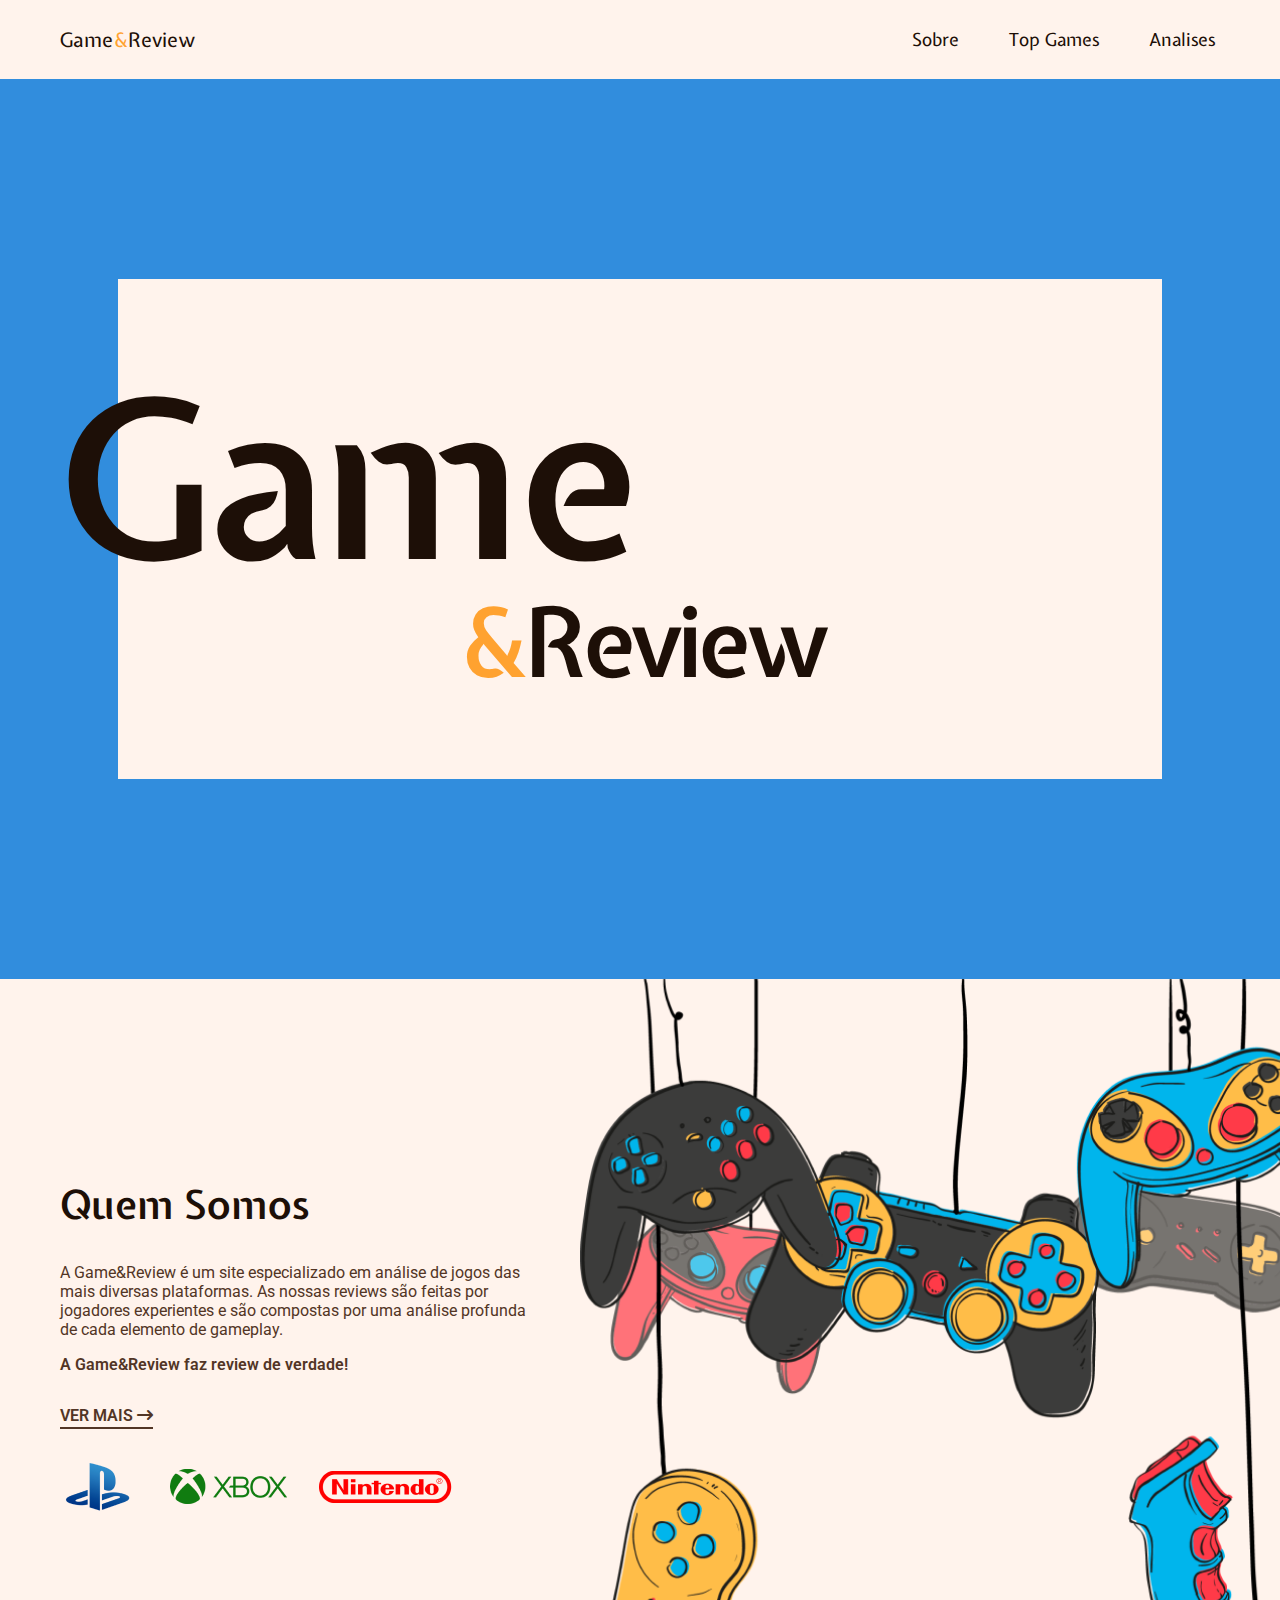
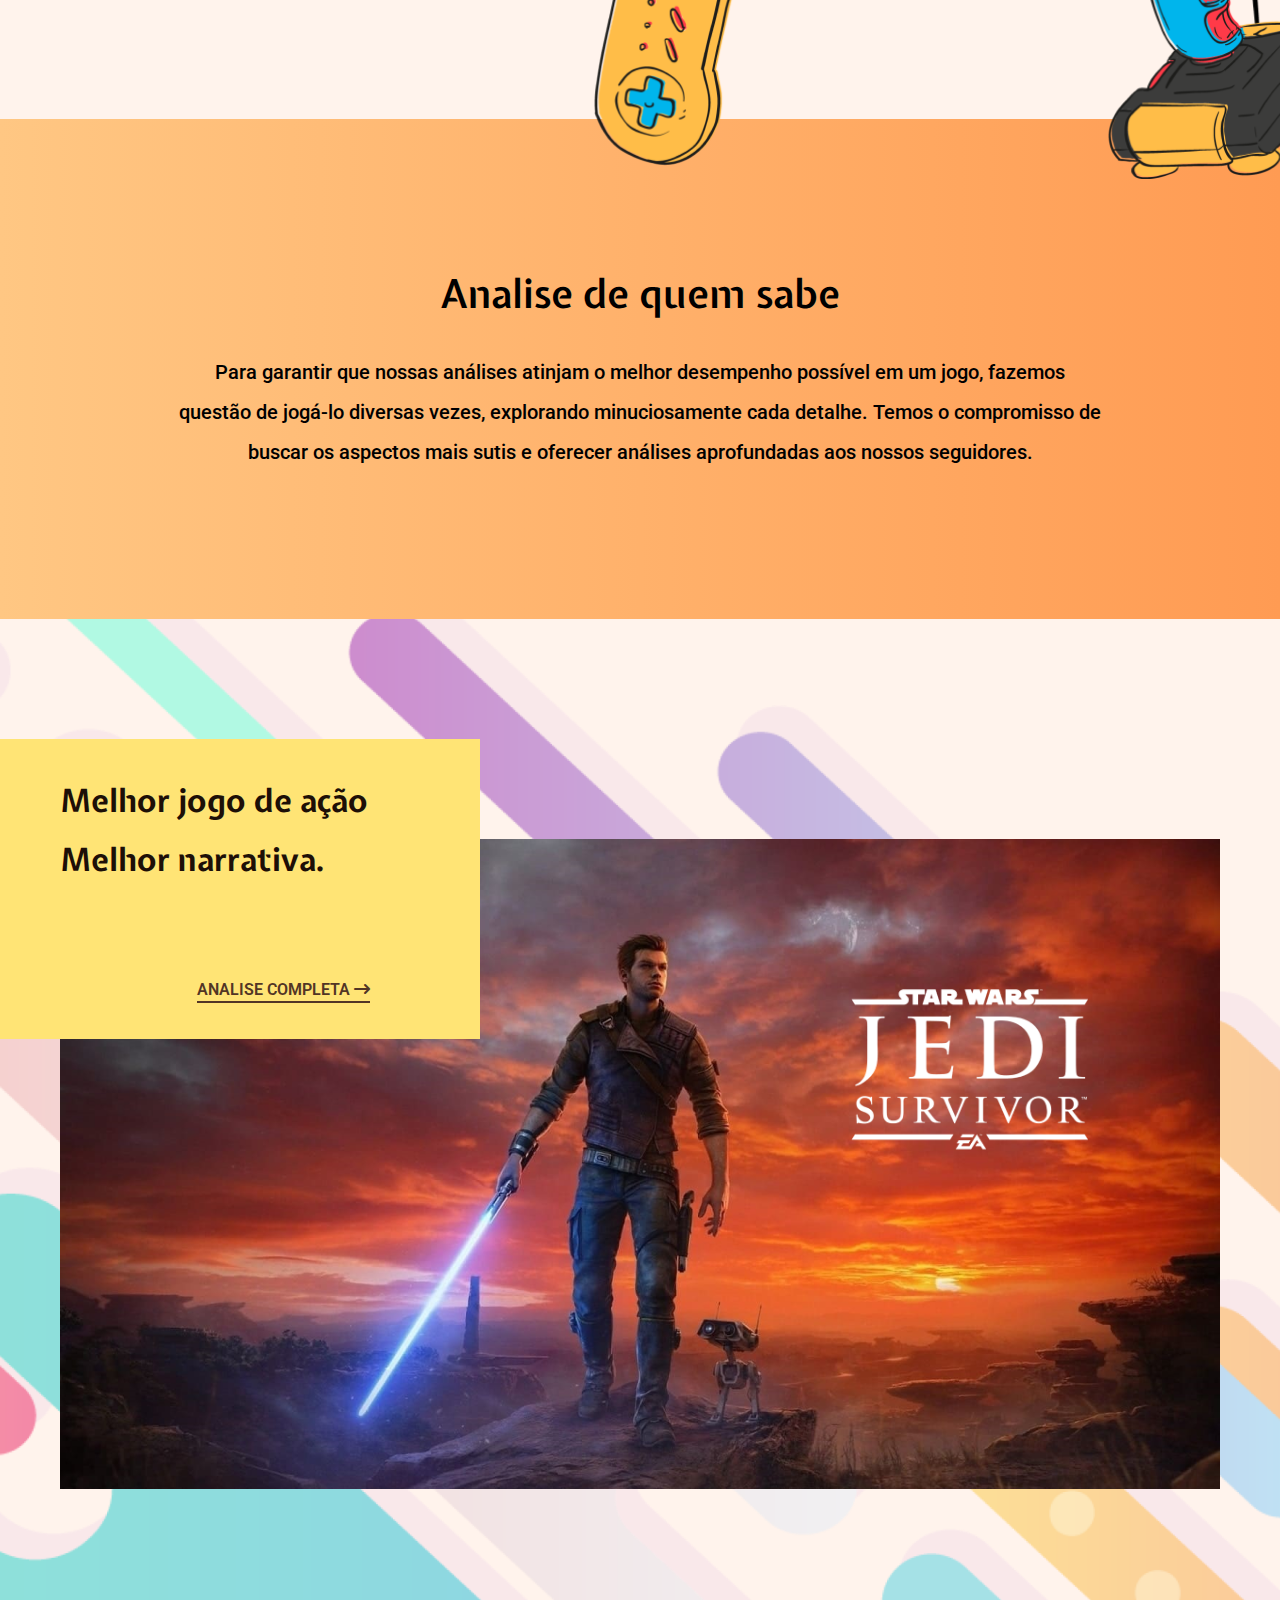
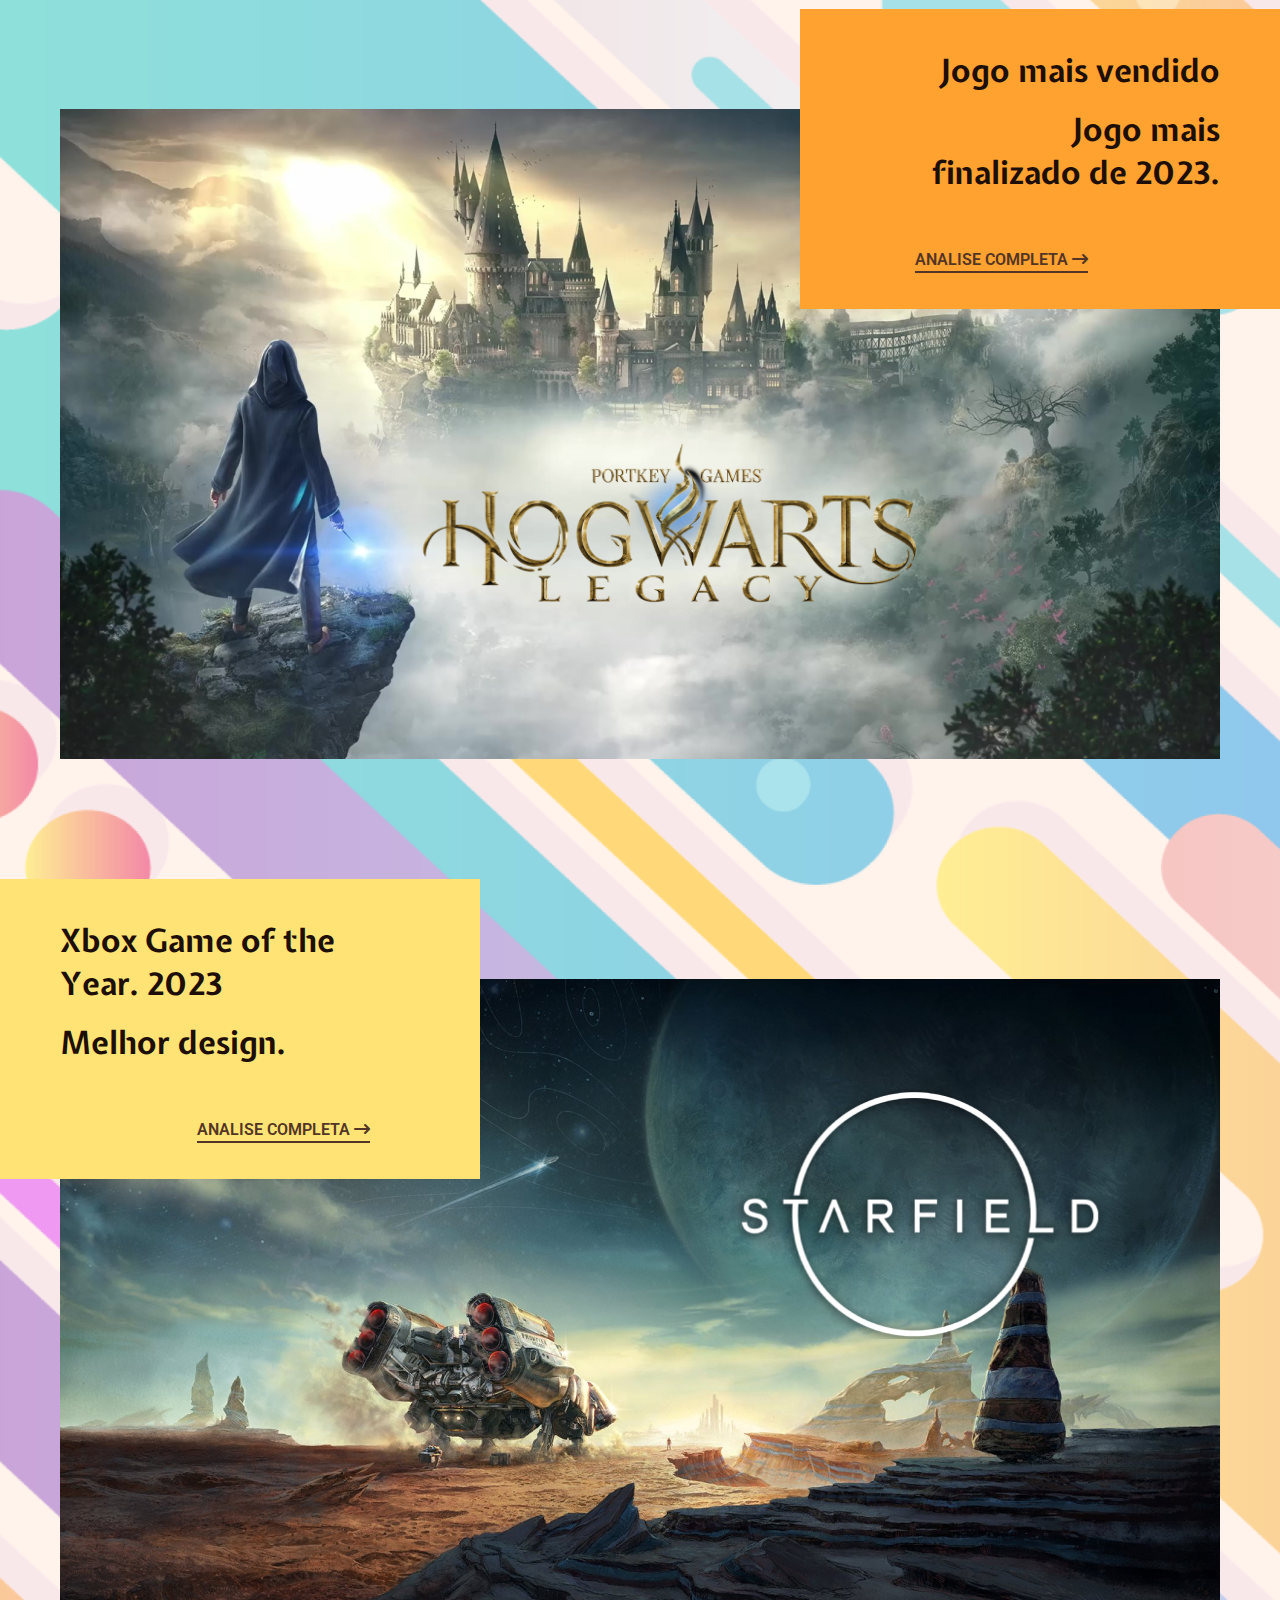
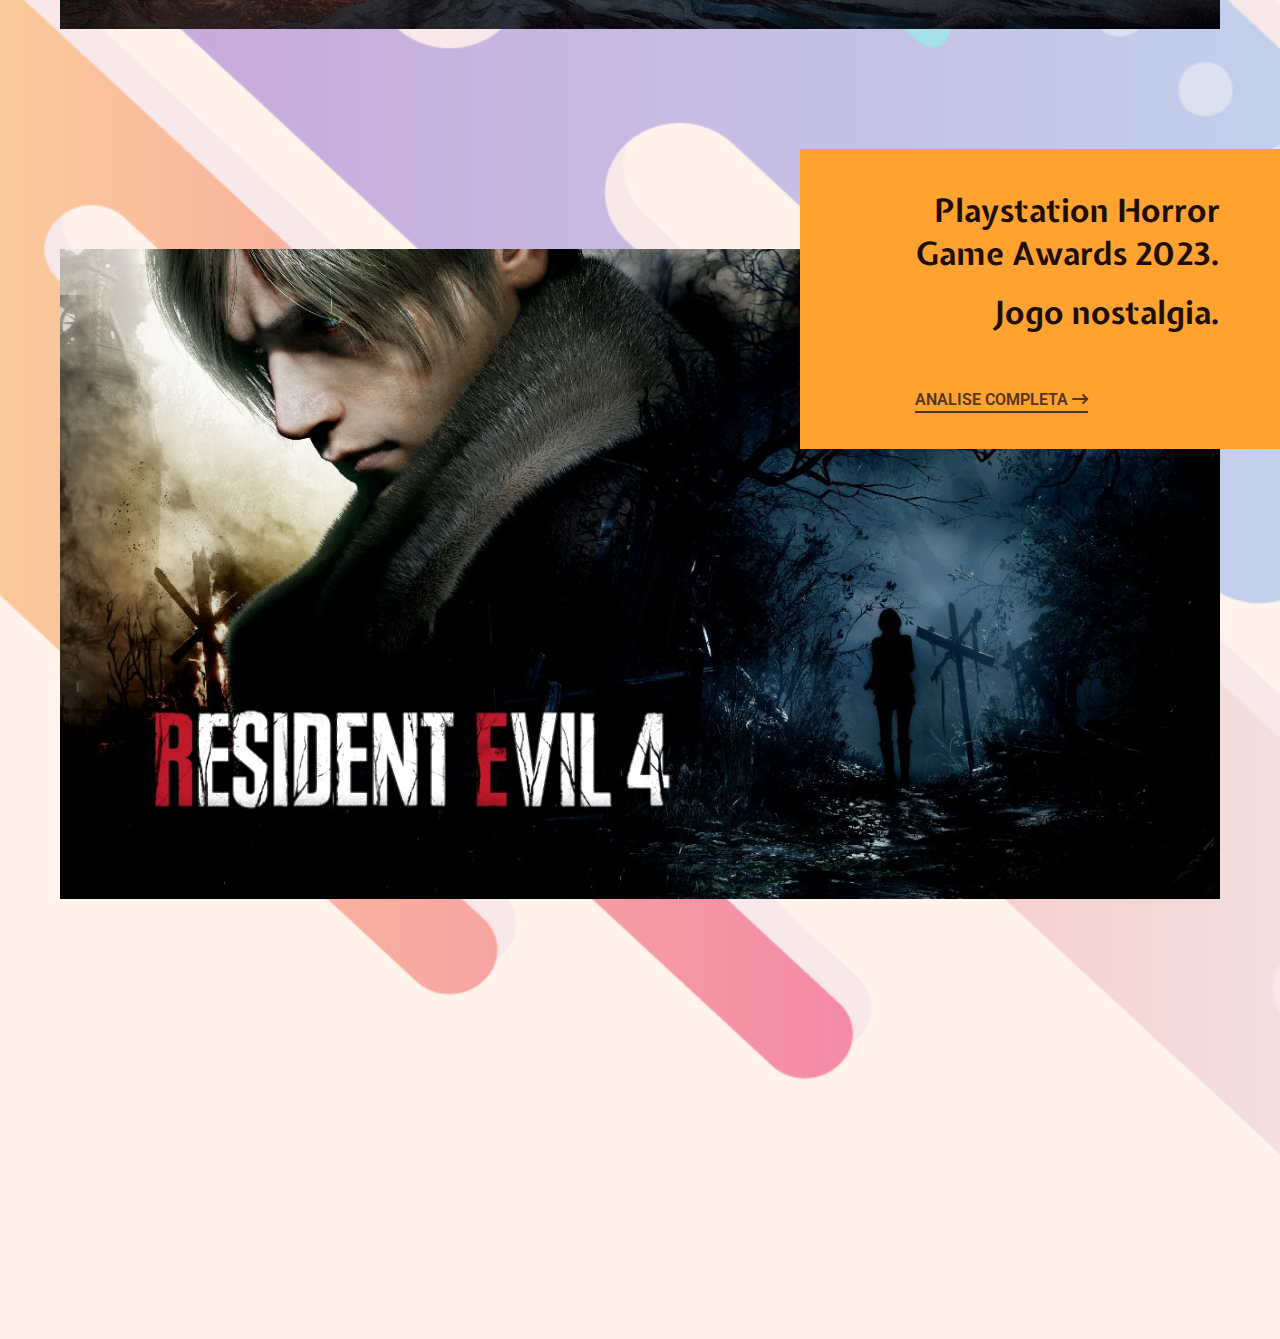
==== index.html @ 654fdc02 "postando p-game-e-review / highlights - t" ====
<!DOCTYPE html>
<html lang="pt-br">
  <head>
    <meta charset="UTF-8" />
    <meta name="viewport" content="width=device-width, initial-scale=1.0" />
    <title>Game&Review</title>

    <!-- Google Font -->
    <link rel="preconnect" href="https://fonts.googleapis.com" />
    <link rel="preconnect" href="https://fonts.gstatic.com" crossorigin />
    <link
      href="https://fonts.googleapis.com/css2?family=Expletus+Sans:wght@400;500;600;700&family=Roboto:wght@300;400;500;600;700&display=swap"
      rel="stylesheet"
    />

    <!-- icon fontawesome -->
    <link
      rel="stylesheet"
      href="https://cdnjs.cloudflare.com/ajax/libs/font-awesome/6.5.1/css/all.min.css"
    />

    <!-- estilo css -->
    <link rel="stylesheet" type="text/css" href="./css/estilo.css" />
  </head>
  <body>
    <header class="header">
      <div class="limit-container header-container">
        <div class="logo-container">
          <a href="./" class="logo">Game<span>&</span>Review</a>
        </div>

        <nav>
          <ul class="list-nav">
            <li><a href="#">Sobre</a></li>
            <li><a href="#">Top Games</a></li>
            <li><a href="#">Analises</a></li>
          </ul>
        </nav>
      </div>
    </header>

    <main class="main">
      <div class="limit-container main-container">
        <div class="banner">
          <p class="banner-title first-p">Game</p>
          <p class="banner-title second-p"><span>&</span>Review</p>
        </div>
      </div>
    </main>

    <section class="about">
      <div class="limit-container about-container">
        <div class="about-desc">
          <h2 class="title">Quem Somos</h2>
          <p class="paragraph">
            A Game&Review é um site especializado em análise de jogos das mais
            diversas plataformas. As nossas reviews são feitas por jogadores
            experientes e são compostas por uma análise profunda de cada
            elemento de gameplay.
          </p>
          <p class="paragraph">
            <span>A Game&Review faz review de verdade!</span>
          </p>

          <a href="#" class="btn btn-about"
            >Ver Mais <i class="fa-solid fa-arrow-right-long"></i
          ></a>

          <nav>
            <ul class="list-nav-console">
              <li>
                <a href="#"
                  ><img src="./img/logos/logo-ps.png" alt="image logo ps"
                /></a>
              </li>
              <li>
                <a href="#"
                  ><img src="./img/logos/logo-xbox.png" alt="image logo xbox"
                /></a>
              </li>
              <li>
                <a href="#"
                  ><img
                    src="./img/logos/logo-nintendo.png"
                    alt="image logo nintendo"
                /></a>
              </li>
            </ul>
          </nav>
        </div>
        <div class="about-video">
          <video
            src="./img/video/mario-gameplay.webm"
            type="video/webm"
            poster="https://image-cdn.hypb.st/https%3A%2F%2Fhypebeast.com%2Fimage%2F2022%2F12%2Fmario-kart-8-deluxe-update-01.jpg?cbr=1&q=90"
            autoplay
            muted
            loop
          ></video>
        </div>
      </div>
      <div class="about-article">
        <h2>Analise de quem sabe</h2>
        <p>
          Para garantir que nossas análises atinjam o melhor desempenho possível
          em um jogo, fazemos questão de jogá-lo diversas vezes, explorando
          minuciosamente cada detalhe. Temos o compromisso de buscar os aspectos
          mais sutis e oferecer análises aprofundadas aos nossos seguidores.
        </p>
      </div>
    </section>

    <section class="highlightsgames">
      <div class="limit-container highlights-container">
        <div class="game-container">
          <div class="game-desc desc-left">
            <div>
              <h3>Melhor jogo de ação</h3>
              <h3>Melhor narrativa.</h3>
            </div>
            <a href="#" class="btn btn-highlight"
              >Analise Completa <i class="fa-solid fa-arrow-right-long"></i
            ></a>
          </div>
          <div class="game-banner">
            <div class="game-bg">
              <img src="./img/imagens-bg/star-wars-bg.png" alt="star wars" />
            </div>
            <div class="game-logo logo-starwars">
              <img src="./img/logos/star-wars-logo.png" alt="star wars logo" />
            </div>
          </div>
        </div>
        <div class="game-container">
          <div class="game-desc desc-right">
            <div>
              <h3>Jogo mais vendido</h3>
              <h3>Jogo mais finalizado de 2023.</h3>
            </div>
            <a href="#" class="btn btn-highlight"
              >Analise Completa <i class="fa-solid fa-arrow-right-long"></i
            ></a>
          </div>
          <div class="game-banner">
            <div class="game-bg">
              <img src="./img/imagens-bg/hogwarts-bg.png" alt="hogwarts" />
            </div>
            <div class="game-logo logo-hogwarts">
              <img src="./img/logos/logo-hogwarts.png" alt="hogwarts logo" />
            </div>
          </div>
        </div>

        <div class="game-container">
          <div class="game-desc desc-left">
            <div>
              <h3>Xbox Game of the Year. 2023</h3>
              <h3>Melhor design.</h3>
            </div>
            <a href="#" class="btn btn-highlight"
              >Analise Completa <i class="fa-solid fa-arrow-right-long"></i
            ></a>
          </div>
          <div class="game-banner">
            <div class="game-bg">
              <img src="./img/imagens-bg/starfild-bg.png" alt="starfild" />
            </div>
            <div class="game-logo logo-starfild">
              <img src="./img/logos/starfield-logo.png" alt="starfild logo" />
            </div>
          </div>
        </div>

        <div class="game-container">
          <div class="game-desc desc-right">
            <div>
              <h3>Playstation Horror Game Awards 2023.</h3>
              <h3>Jogo nostalgia.</h3>
            </div>
            <a href="#" class="btn btn-highlight"
              >Analise Completa <i class="fa-solid fa-arrow-right-long"></i
            ></a>
          </div>
          <div class="game-banner">
            <div class="game-bg">
              <img
                src="./img/imagens-bg/resident-evil-4-bg.png"
                alt="residentevil"
              />
            </div>
            <div class="game-logo logo-resident">
              <img
                src="./img/logos/resident-logo.png"
                alt="residentevil logo"
              />
            </div>
          </div>
        </div>
      </div>
    </section>
    <script src="./js/script.js"></script>
  </body>
</html>
---- css/estilo.css ----
/* global css */
@import "./global.css";

/* variables */
@import "./variables.css";

/* components */
/* header ------------ */
@import "./components/header.css";

/* sections */
/* main -------------- */
@import "./sections/main.css";

/* about ------------- */
@import "./sections/section-about.css";

/* highlights ------------- */
@import "./sections/section-highlights.css";
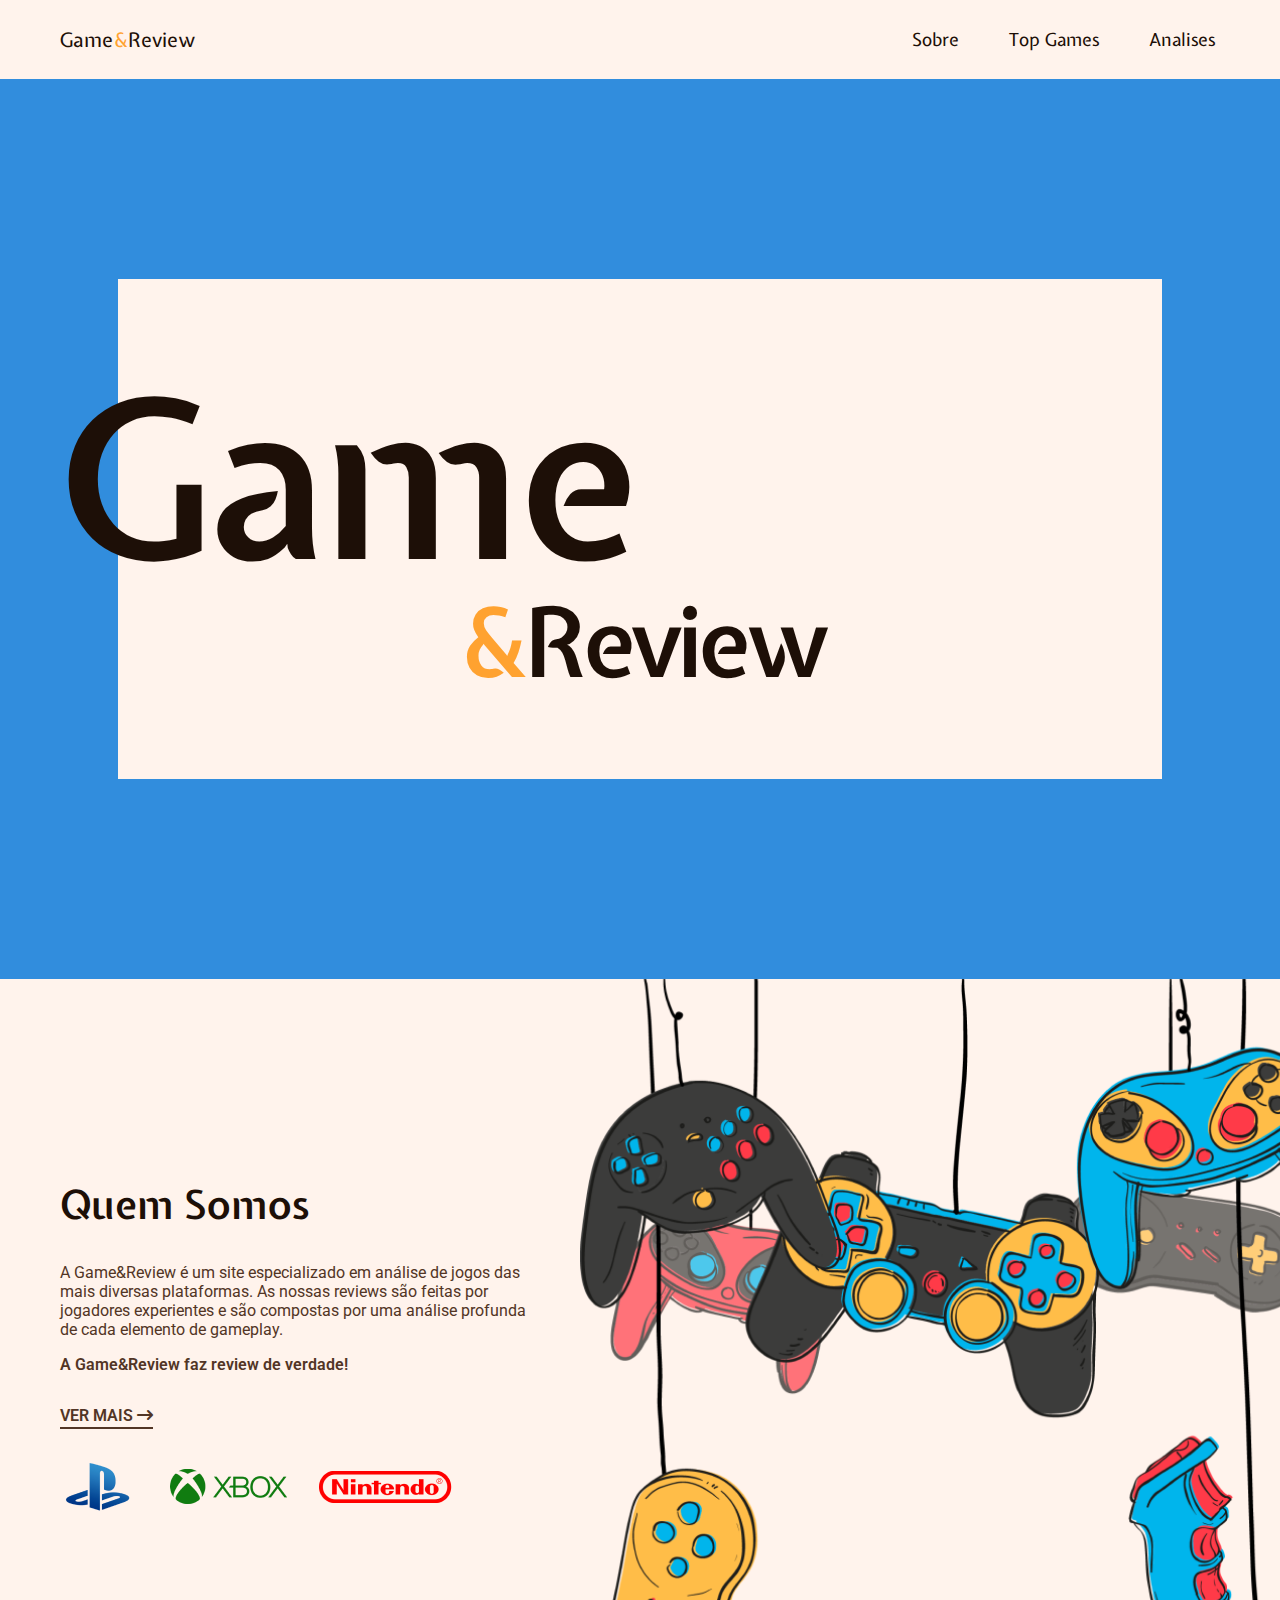
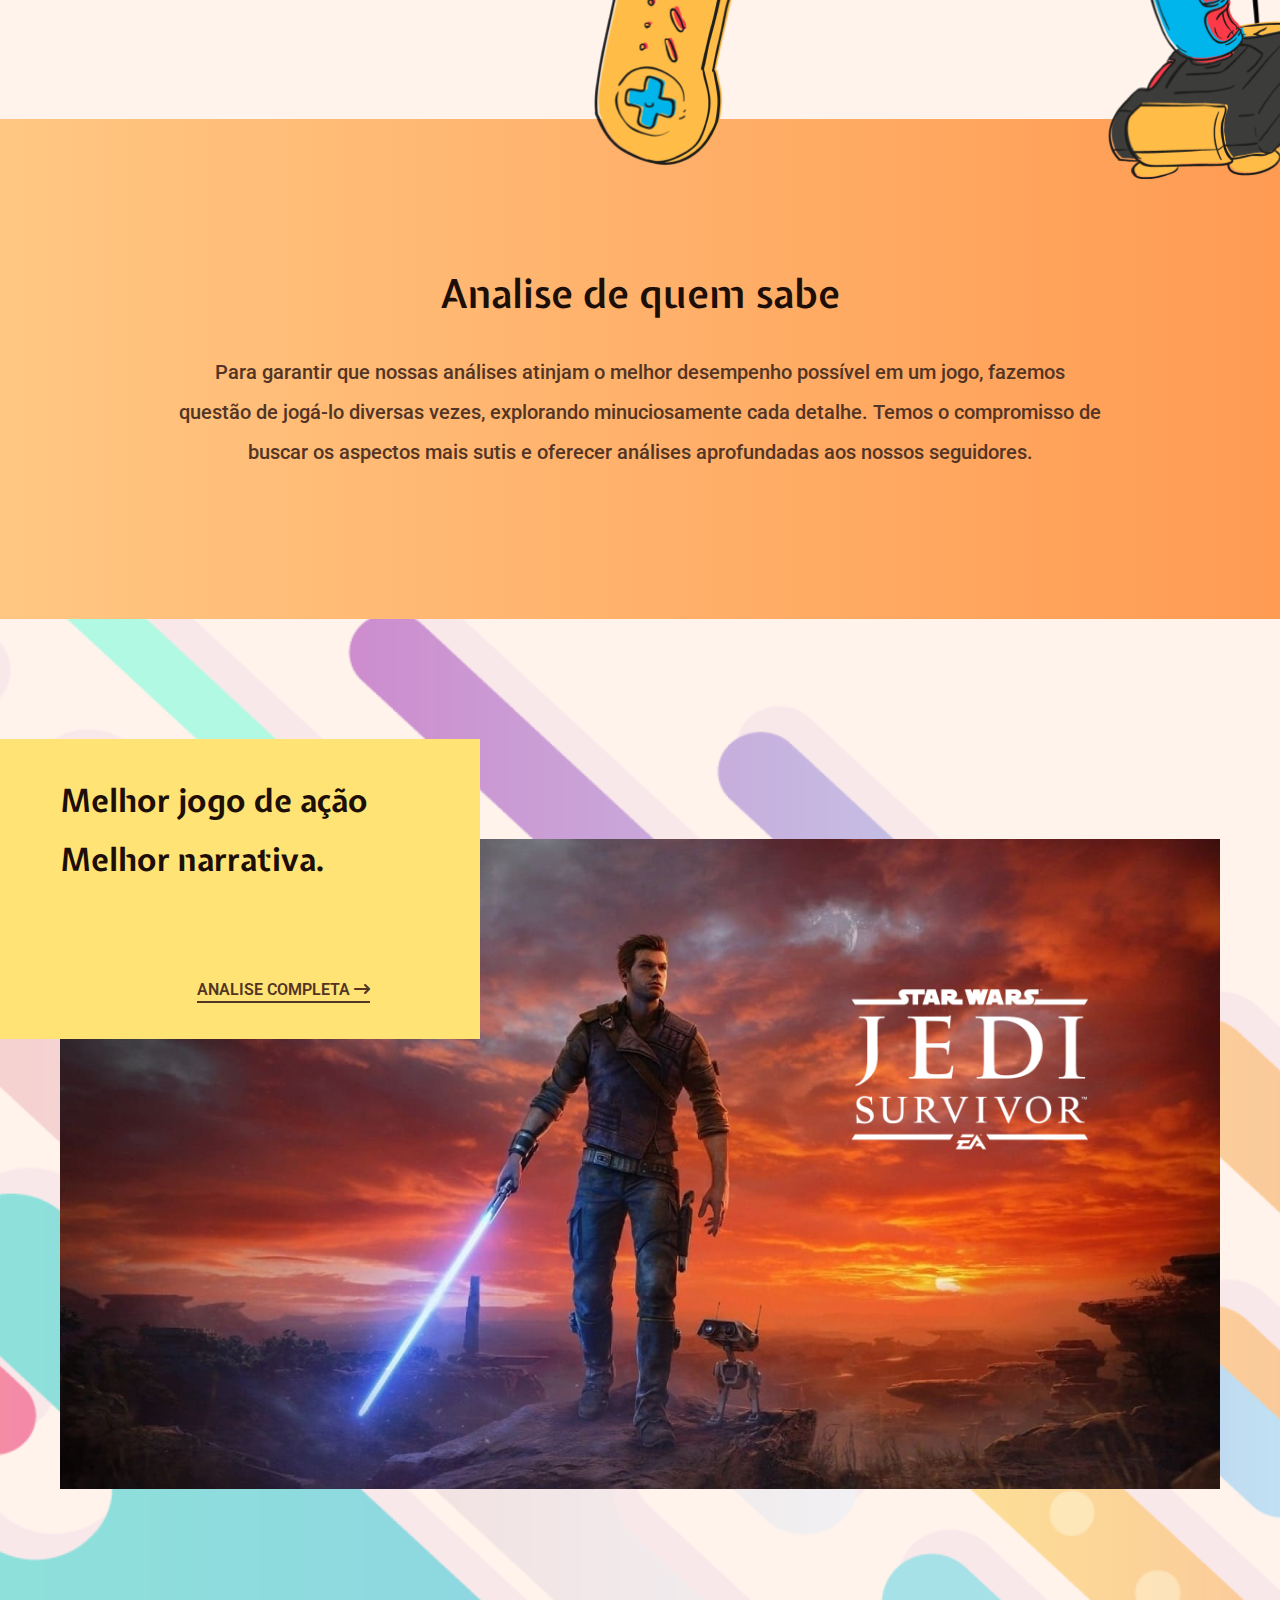
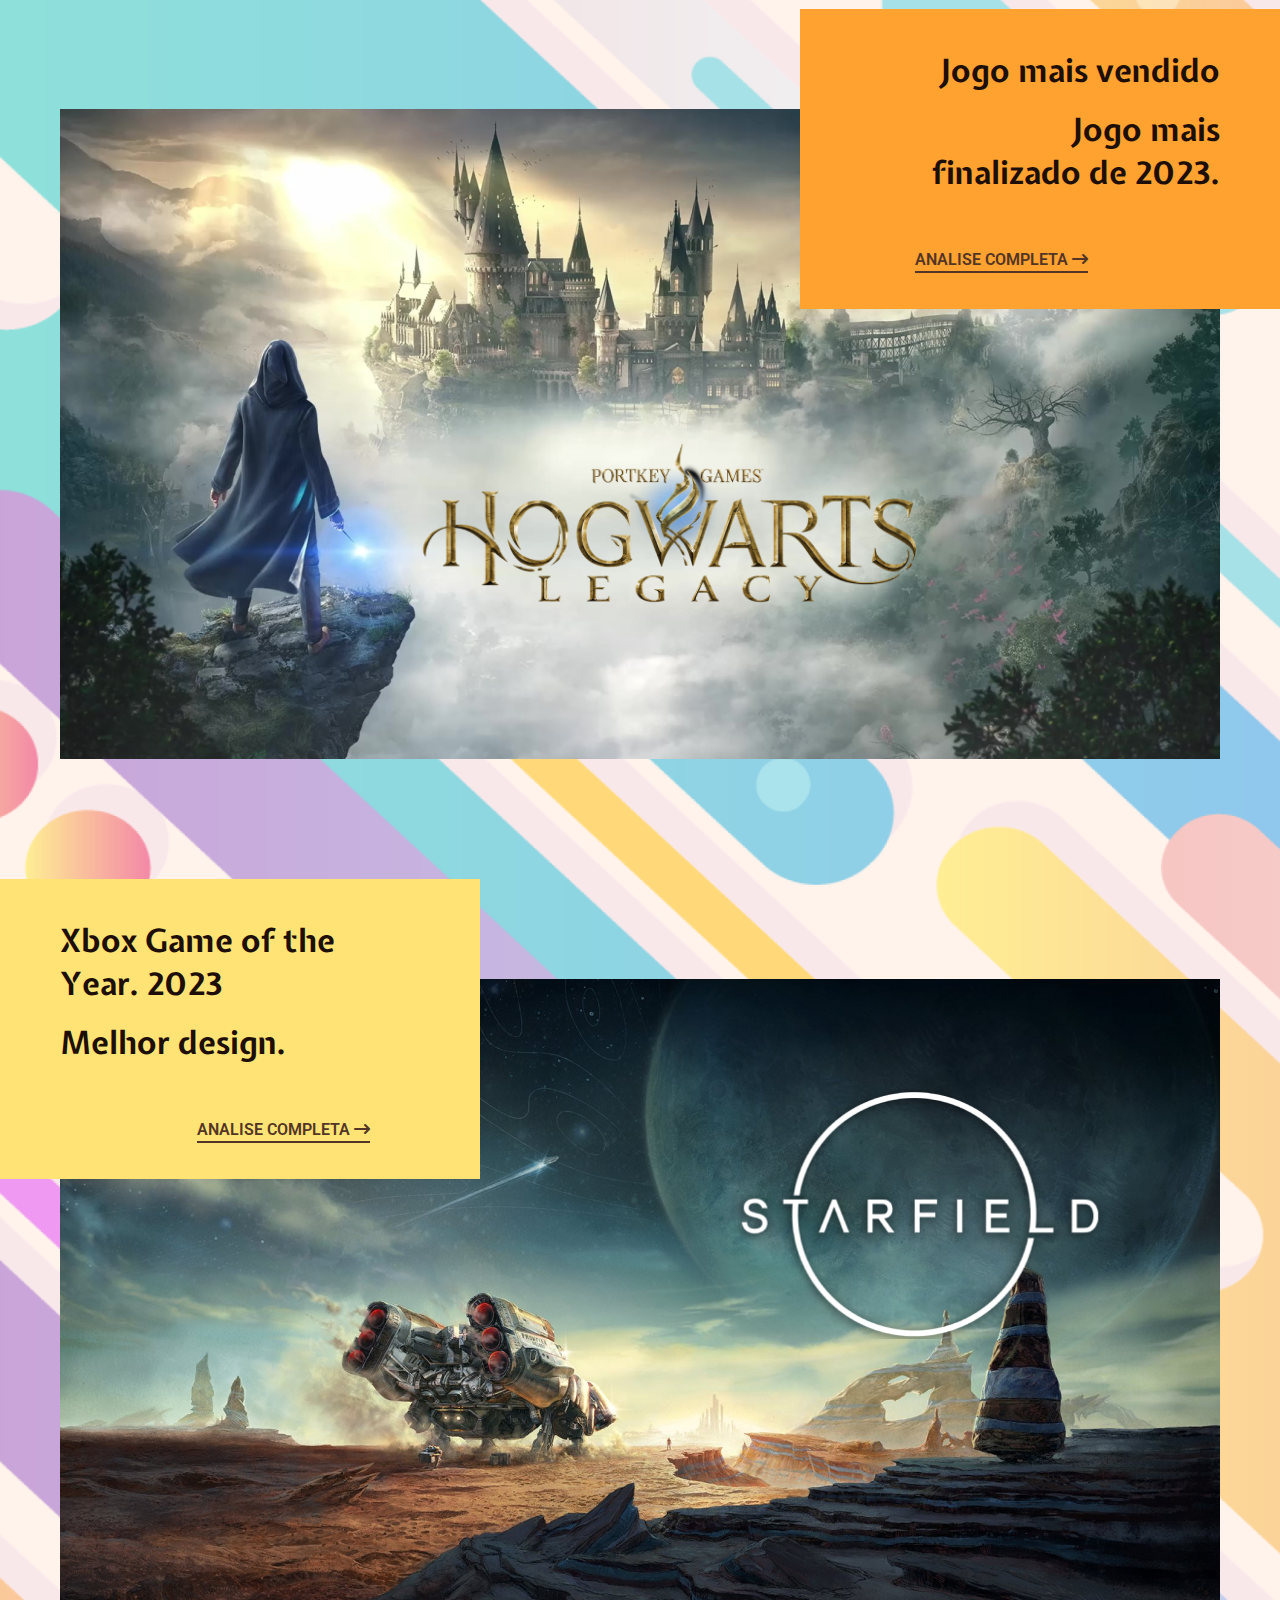
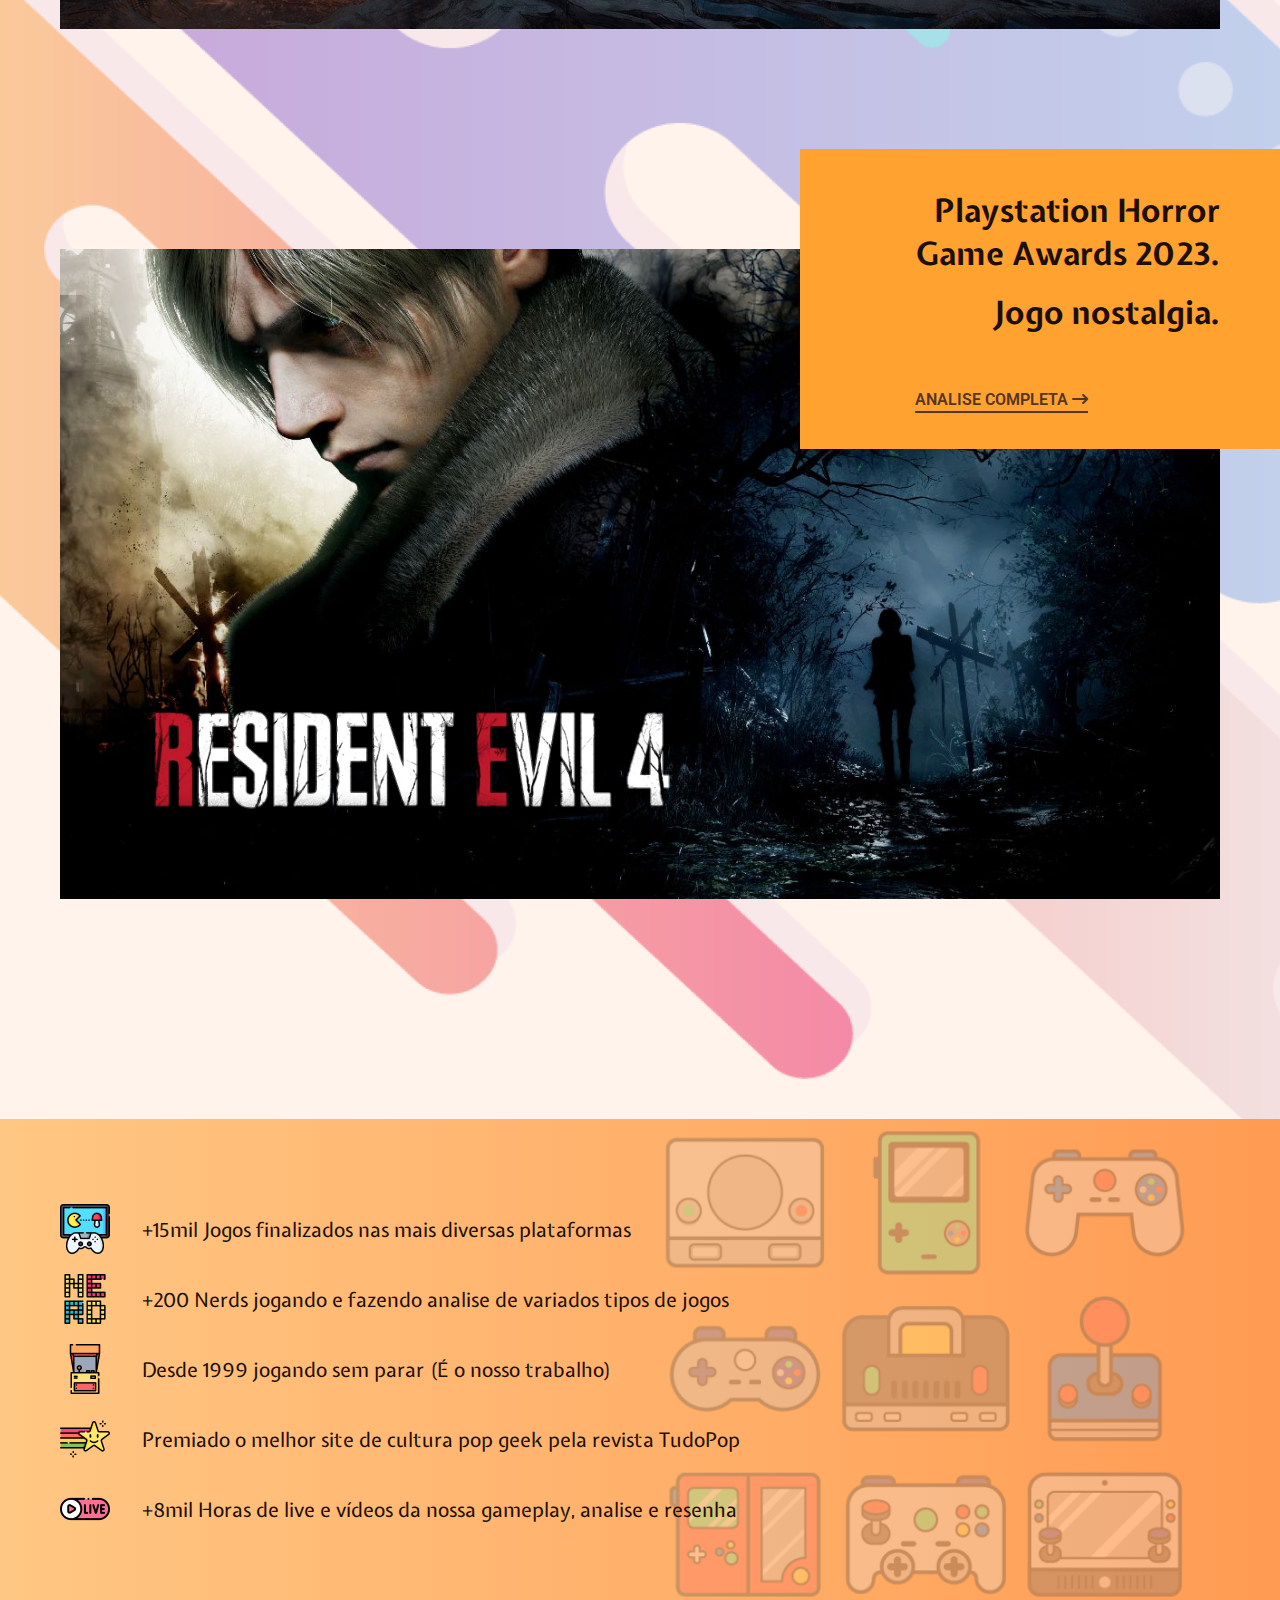
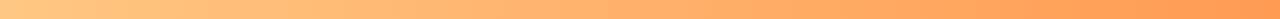
==== commit a18434f7: "postando p-game-e-review / high-article -t" ====
--- a/index.html
+++ b/index.html
@@ -197,6 +197,39 @@
           </div>
         </div>
       </div>
+      <div class="high-article">
+        <div class="limit-container high-article-container">
+          <ul class="list-article">
+            <li>
+              <img src="./img/icons/consola-de-jogos.png" alt="console jogos" />
+              <p>+15mil Jogos finalizados nas mais diversas plataformas</p>
+            </li>
+            <li>
+              <img src="./img/icons/nerd.png" alt="nerd" />
+              <p>
+                +200 Nerds jogando e fazendo analise de variados tipos de jogos
+              </p>
+            </li>
+            <li>
+              <img src="./img/icons/maquina-de-fliperama.png" alt="fliperama" />
+              <p>Desde 1999 jogando sem parar (É o nosso trabalho)</p>
+            </li>
+            <li>
+              <img src="./img/icons/estrela.png" alt="estrela" />
+              <p>
+                Premiado o melhor site de cultura pop geek pela revista TudoPop
+              </p>
+            </li>
+            <li>
+              <img src="./img/icons/instagram-ao-vivo.png" alt="live" />
+              <p>
+                +8mil Horas de live e vídeos da nossa gameplay, analise e
+                resenha
+              </p>
+            </li>
+          </ul>
+        </div>
+      </div>
     </section>
     <script src="./js/script.js"></script>
   </body>
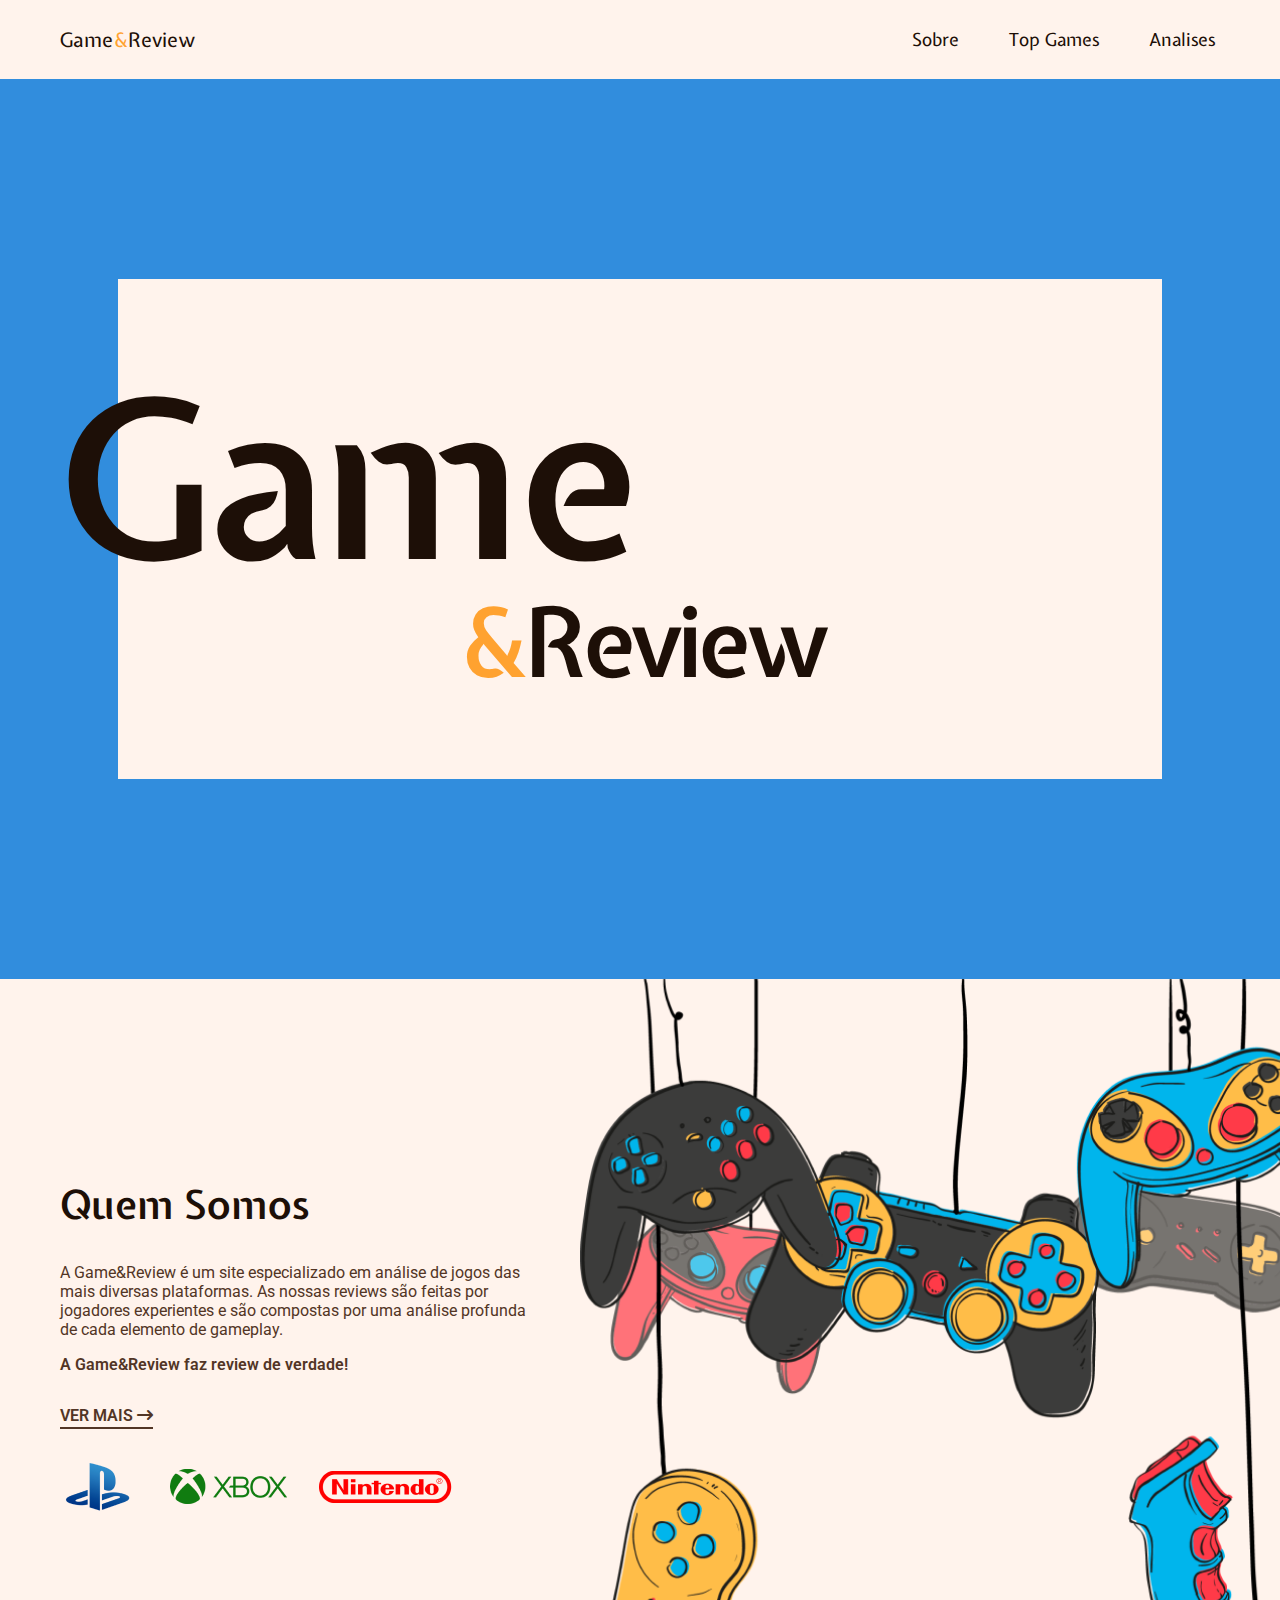
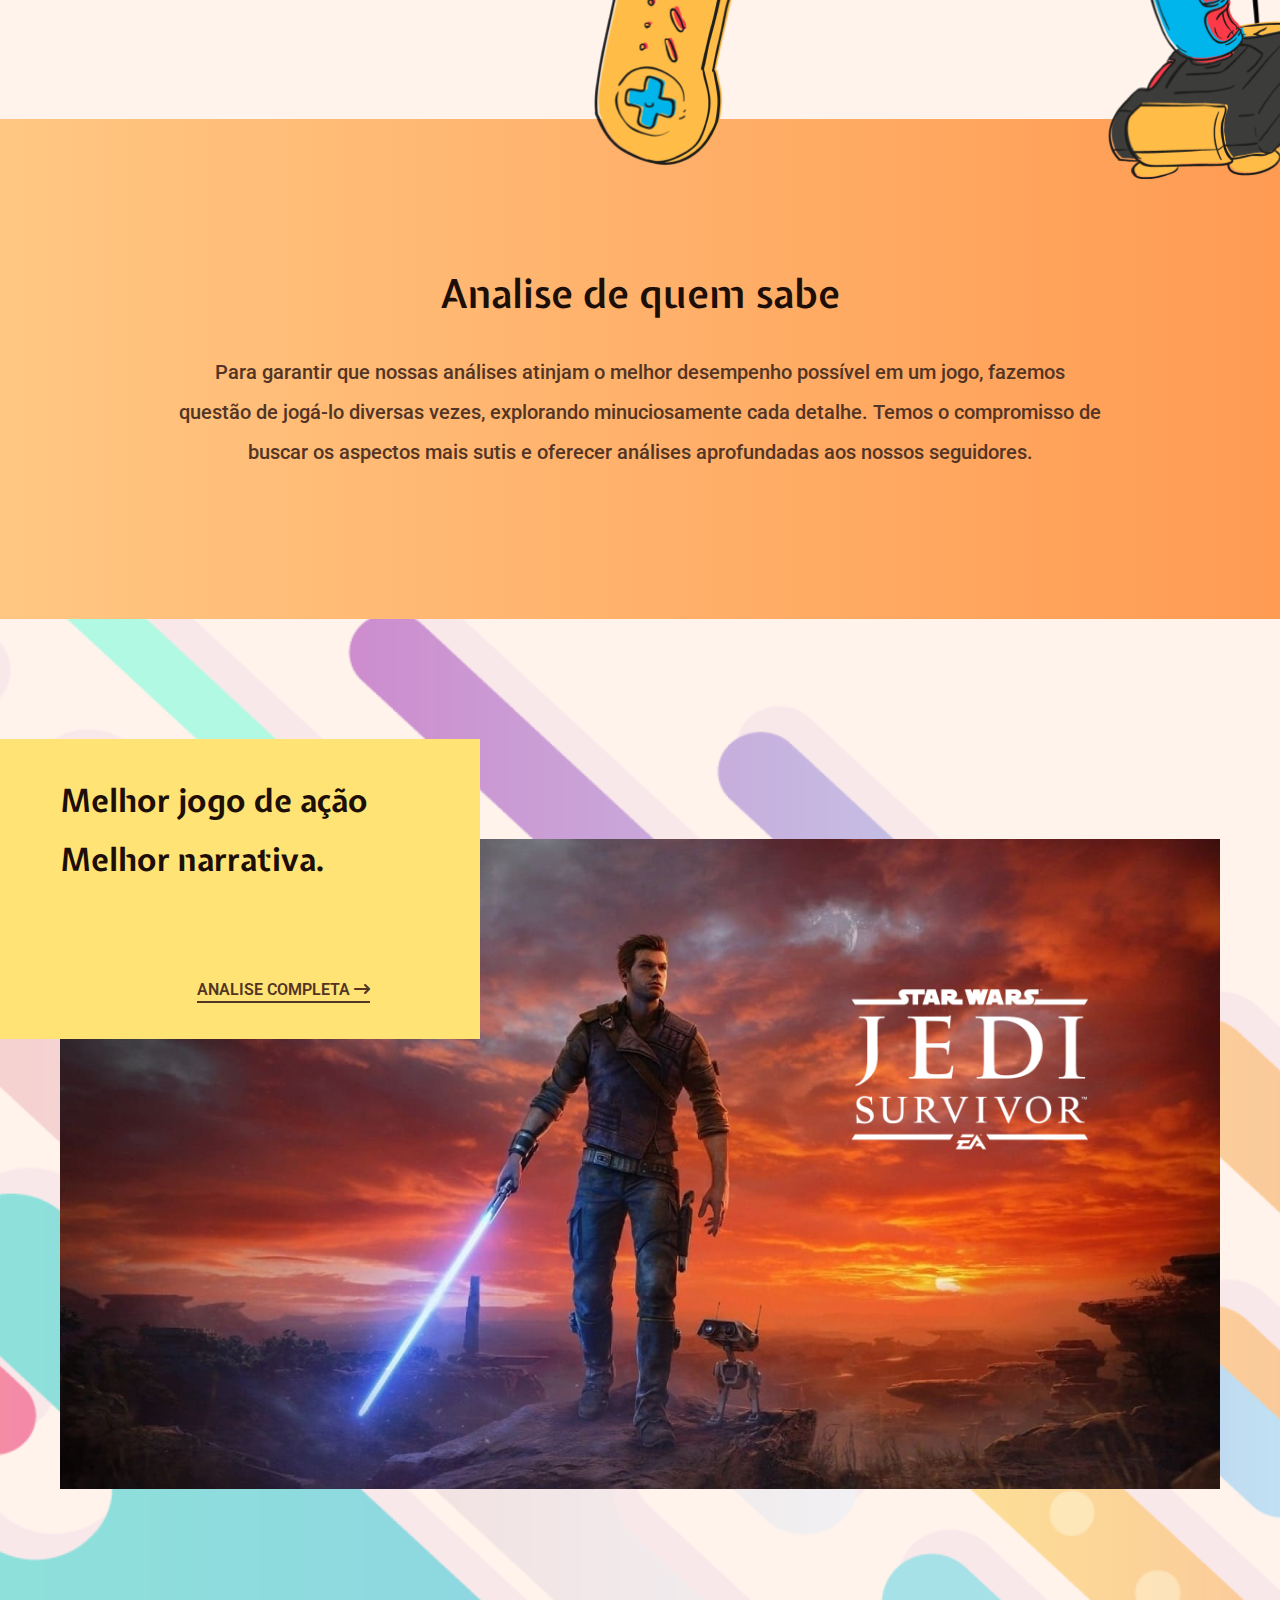
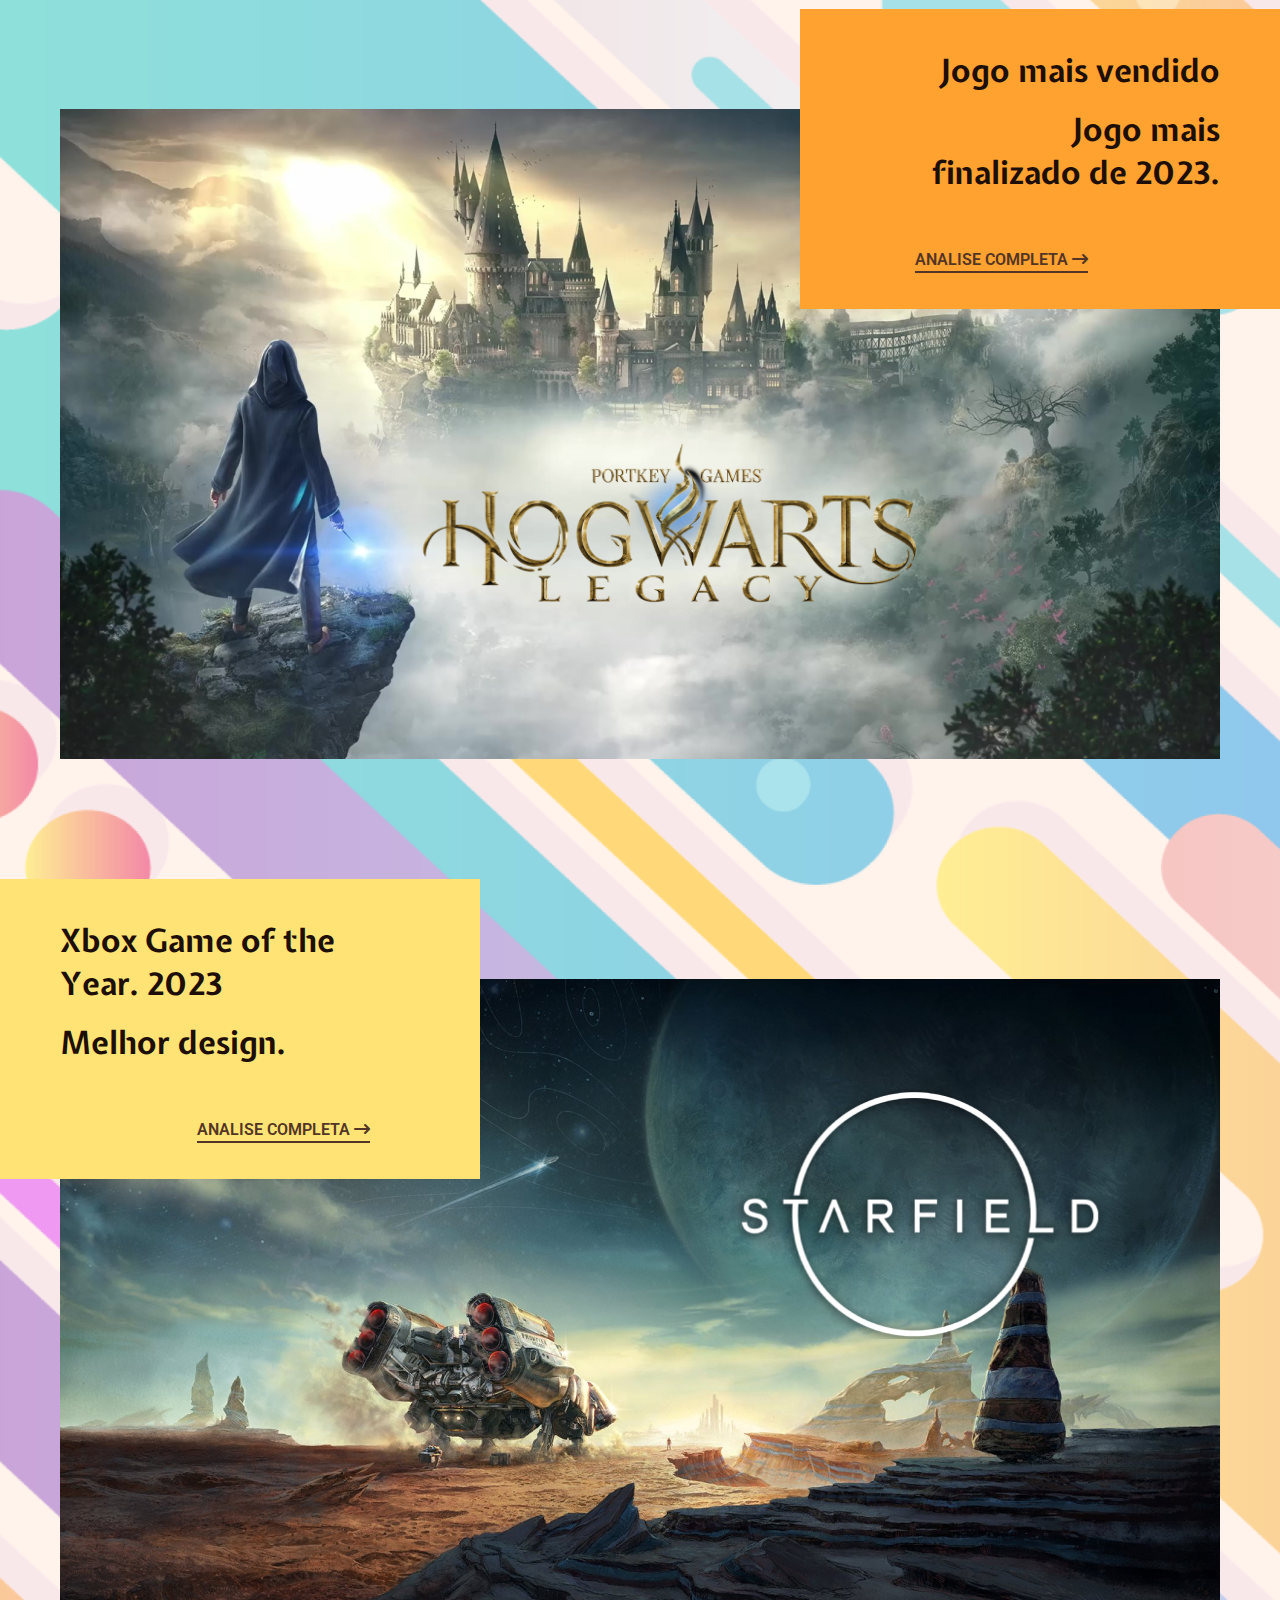
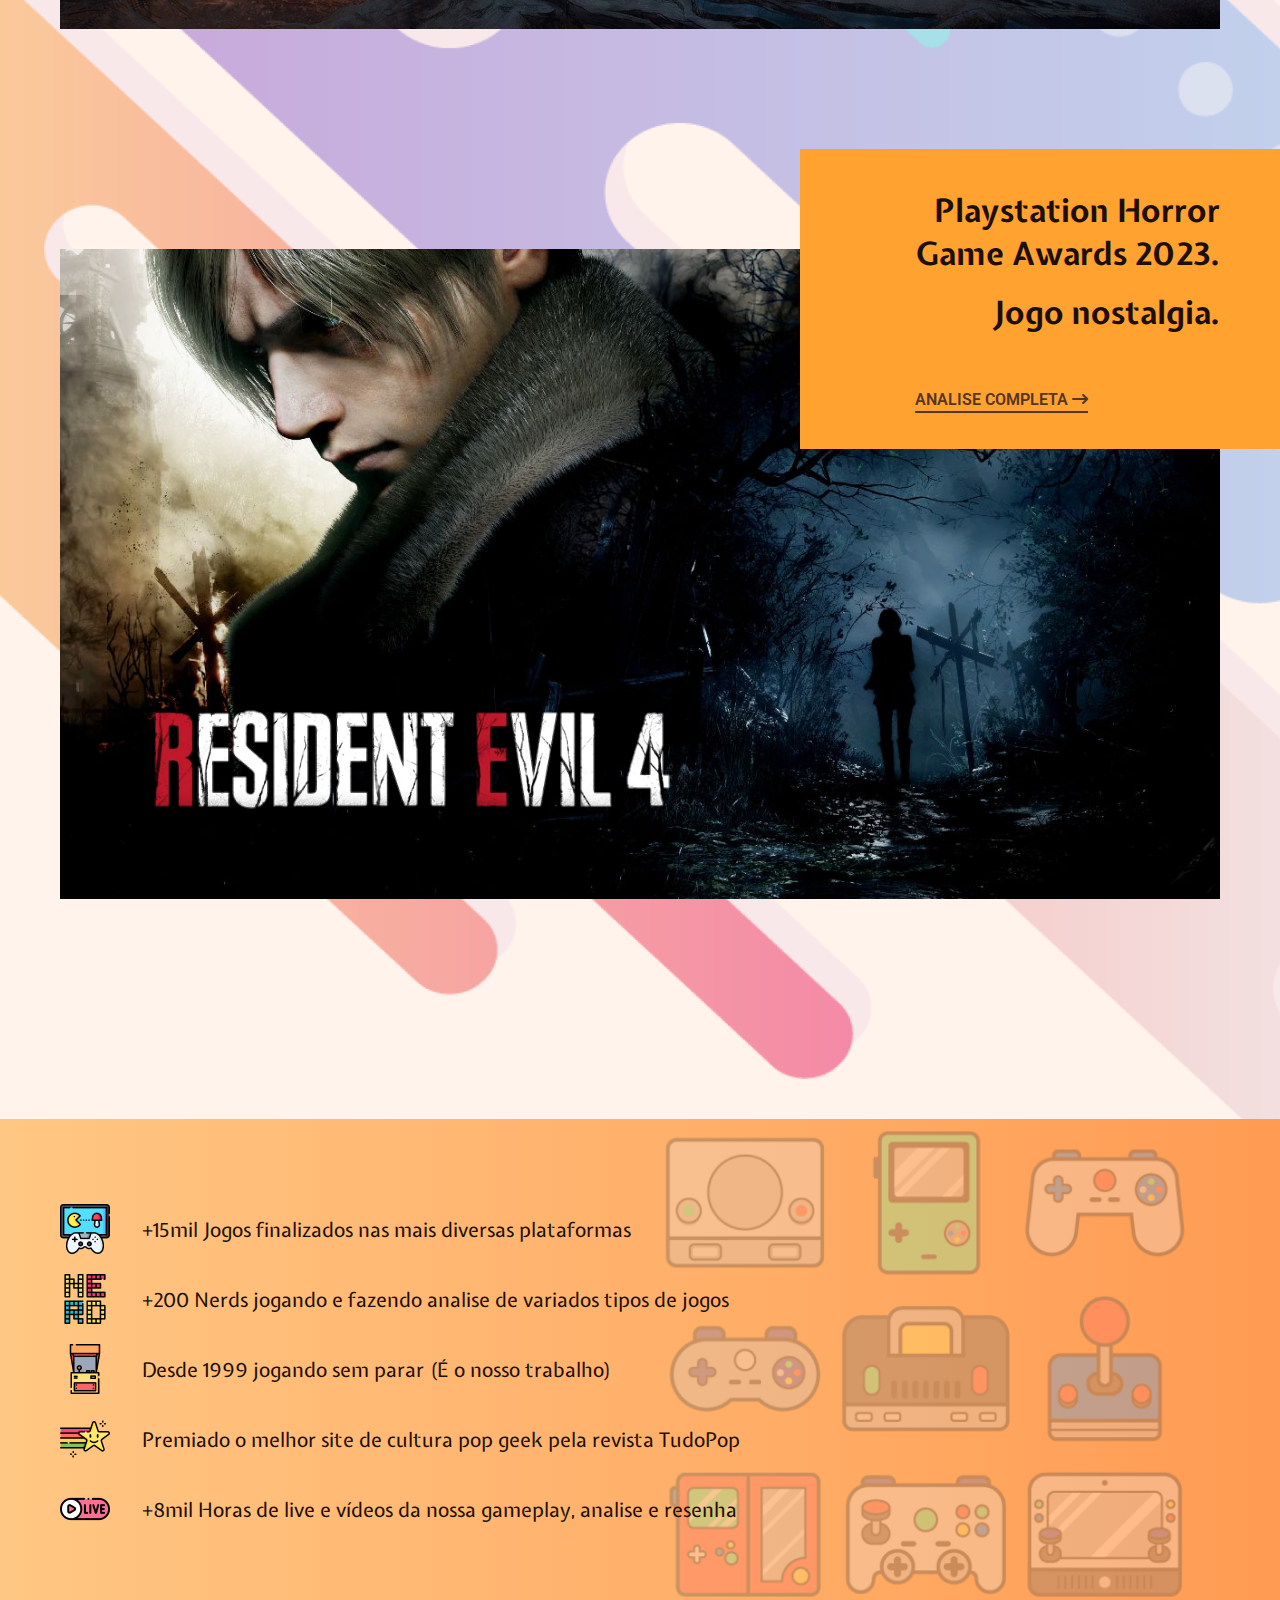
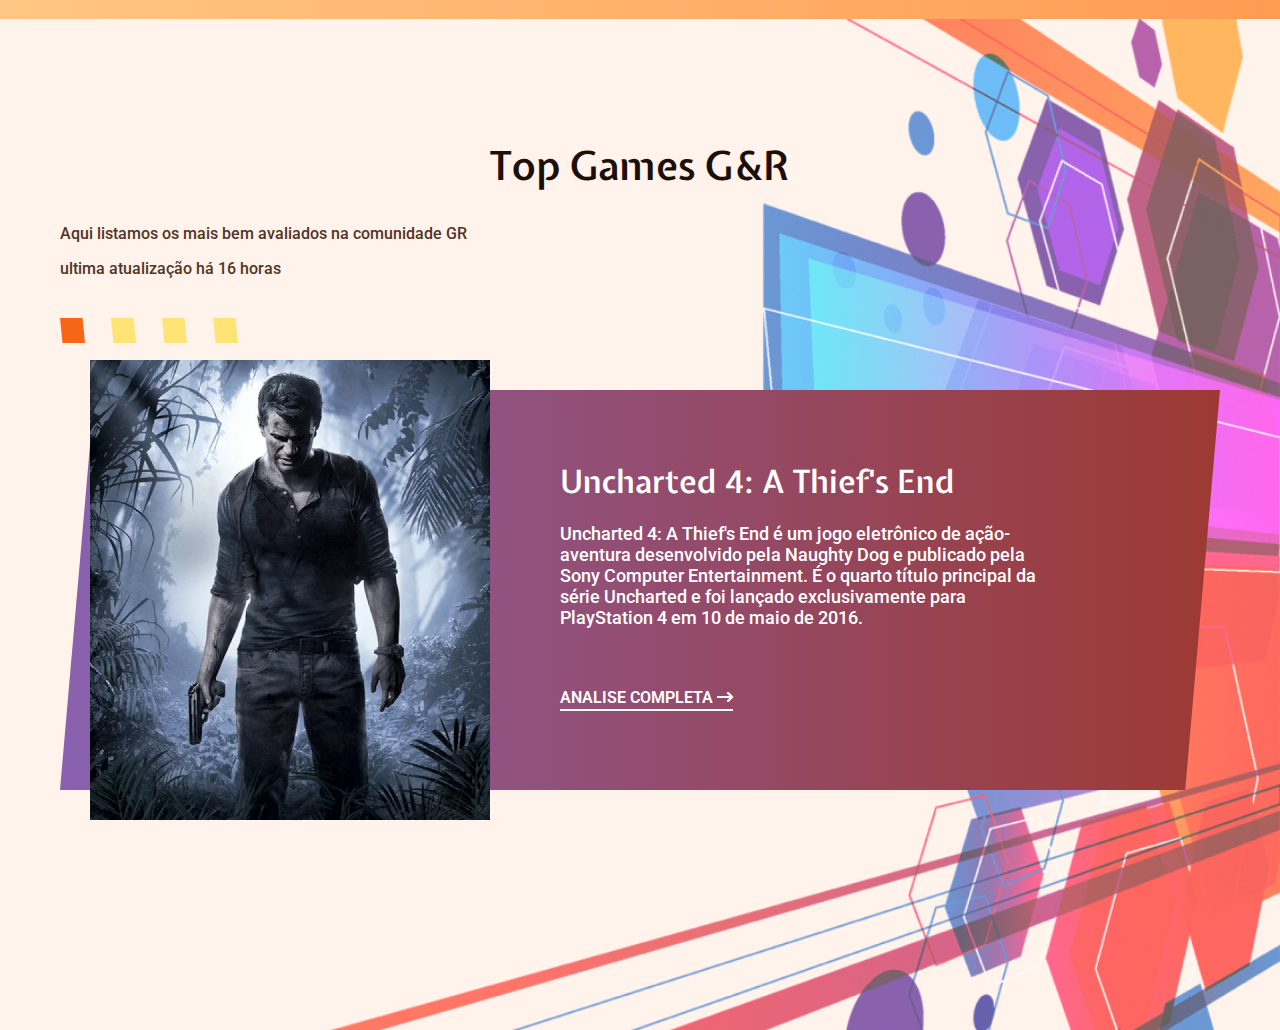
==== commit ff53d89d: "postando p-game-e-review / topgames -t" ====
--- a/index.html
+++ b/index.html
@@ -231,6 +231,102 @@
         </div>
       </div>
     </section>
+
+    <section class="topgames">
+      <div class="limit-container topgames-container">
+        <h2 class="title">Top Games G&R</h2>
+        <p class="paragraph">
+          Aqui listamos os mais bem avaliados na comunidade GR
+        </p>
+        <p class="paragraph">ultima atualização há 16 horas</p>
+        <div class="container-inputs-radio">
+          <div class="container-input">
+            <input type="radio" class="slide-controller" name="slide" checked />
+            <span class="checkmark"></span>
+          </div>
+          <div class="container-input">
+            <input type="radio" class="slide-controller" name="slide" />
+            <span class="checkmark"></span>
+          </div>
+          <div class="container-input">
+            <input type="radio" class="slide-controller" name="slide" />
+            <span class="checkmark"></span>
+          </div>
+          <div class="container-input">
+            <input type="radio" class="slide-controller" name="slide" />
+            <span class="checkmark"></span>
+          </div>
+        </div>
+        <div class="slide-show" id="slide-show">
+          <ul class="slides-list" id="slides-list">
+            <li class="slide">
+              <div class="slide-image"></div>
+              <div class="slide-text">
+                <h3>Uncharted 4: A Thief's End</h3>
+                <p>
+                  Uncharted 4: A Thief's End é um jogo eletrônico de
+                  ação-aventura desenvolvido pela Naughty Dog e publicado pela
+                  Sony Computer Entertainment. É o quarto título principal da
+                  série Uncharted e foi lançado exclusivamente para PlayStation
+                  4 em 10 de maio de 2016.
+                </p>
+                <a href="#" class="btn btn-topgames"
+                  >Analise Completa <i class="fa-solid fa-arrow-right-long"></i
+                ></a>
+              </div>
+            </li>
+            <li class="slide">
+              <div class="slide-image"></div>
+              <div class="slide-text">
+                <h3>Gran Turismo</h3>
+                <p>
+                  Uncharted 4: A Thief's End é um jogo eletrônico de
+                  ação-aventura desenvolvido pela Naughty Dog e publicado pela
+                  Sony Computer Entertainment. É o quarto título principal da
+                  série Uncharted e foi lançado exclusivamente para PlayStation
+                  4 em 10 de maio de 2016.
+                </p>
+                <a href="#" class="btn btn-topgames"
+                  >Analise Completa <i class="fa-solid fa-arrow-right-long"></i
+                ></a>
+              </div>
+            </li>
+            <li class="slide">
+              <div class="slide-image"></div>
+              <div class="slide-text">
+                <h3>poapsopdosa</h3>
+                <p>
+                  Uncharted 4: A Thief's End é um jogo eletrônico de
+                  ação-aventura desenvolvido pela Naughty Dog e publicado pela
+                  Sony Computer Entertainment. É o quarto título principal da
+                  série Uncharted e foi lançado exclusivamente para PlayStation
+                  4 em 10 de maio de 2016.
+                </p>
+                <a href="#" class="btn btn-topgames"
+                  >Analise Completa <i class="fa-solid fa-arrow-right-long"></i
+                ></a>
+              </div>
+            </li>
+            <li class="slide">
+              <div class="slide-image"></div>
+              <div class="slide-text">
+                <h3>Uncharted 4: A Thief's End</h3>
+                <p>
+                  Uncharted 4: A Thief's End é um jogo eletrônico de
+                  ação-aventura desenvolvido pela Naughty Dog e publicado pela
+                  Sony Computer Entertainment. É o quarto título principal da
+                  série Uncharted e foi lançado exclusivamente para PlayStation
+                  4 em 10 de maio de 2016.
+                </p>
+                <a href="#" class="btn btn-topgames"
+                  >Analise Completa <i class="fa-solid fa-arrow-right-long"></i
+                ></a>
+              </div>
+            </li>
+          </ul>
+        </div>
+      </div>
+    </section>
     <script src="./js/script.js"></script>
   </body>
 </html>
--- a/css/estilo.css
+++ b/css/estilo.css
@@ -17,3 +17,6 @@
 
 /* highlights ------------- */
 @import "./sections/section-highlights.css";
+
+/* topgames ------------- */
+@import "./sections/section-topgames.css";
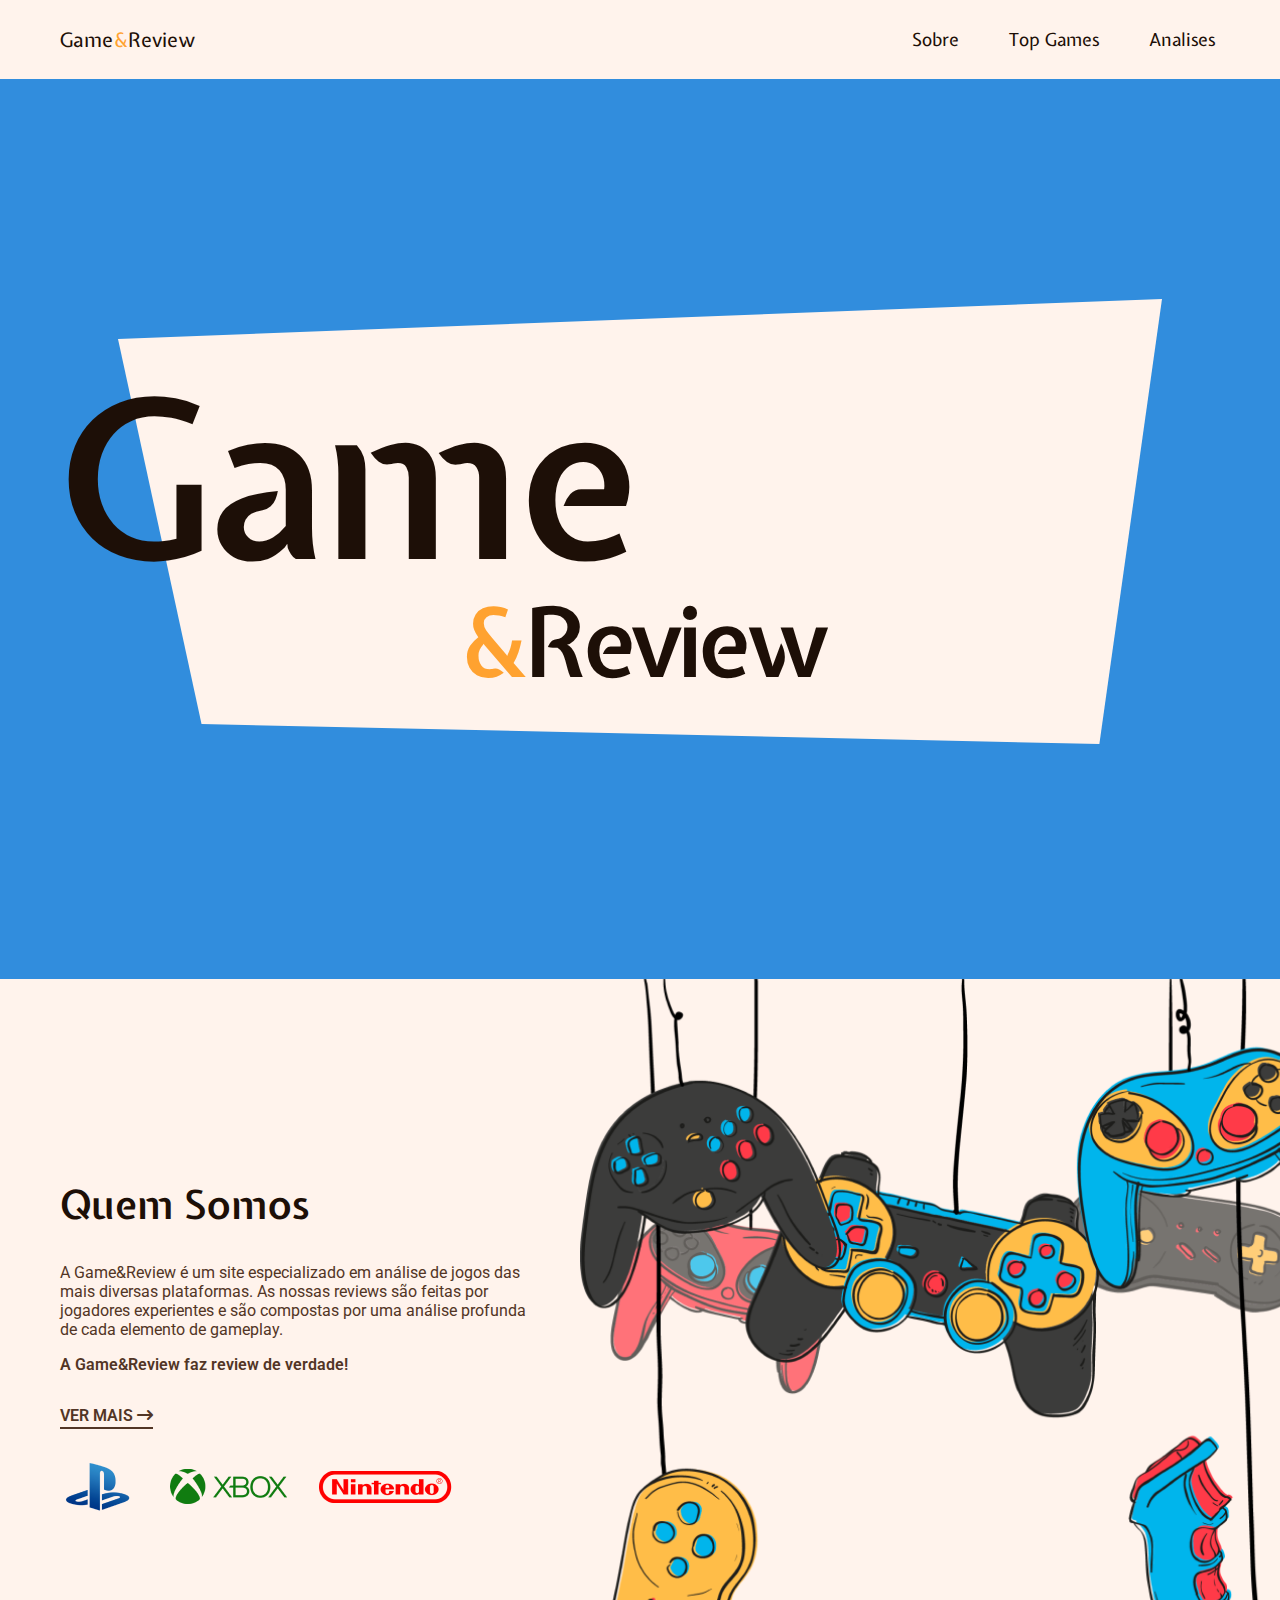
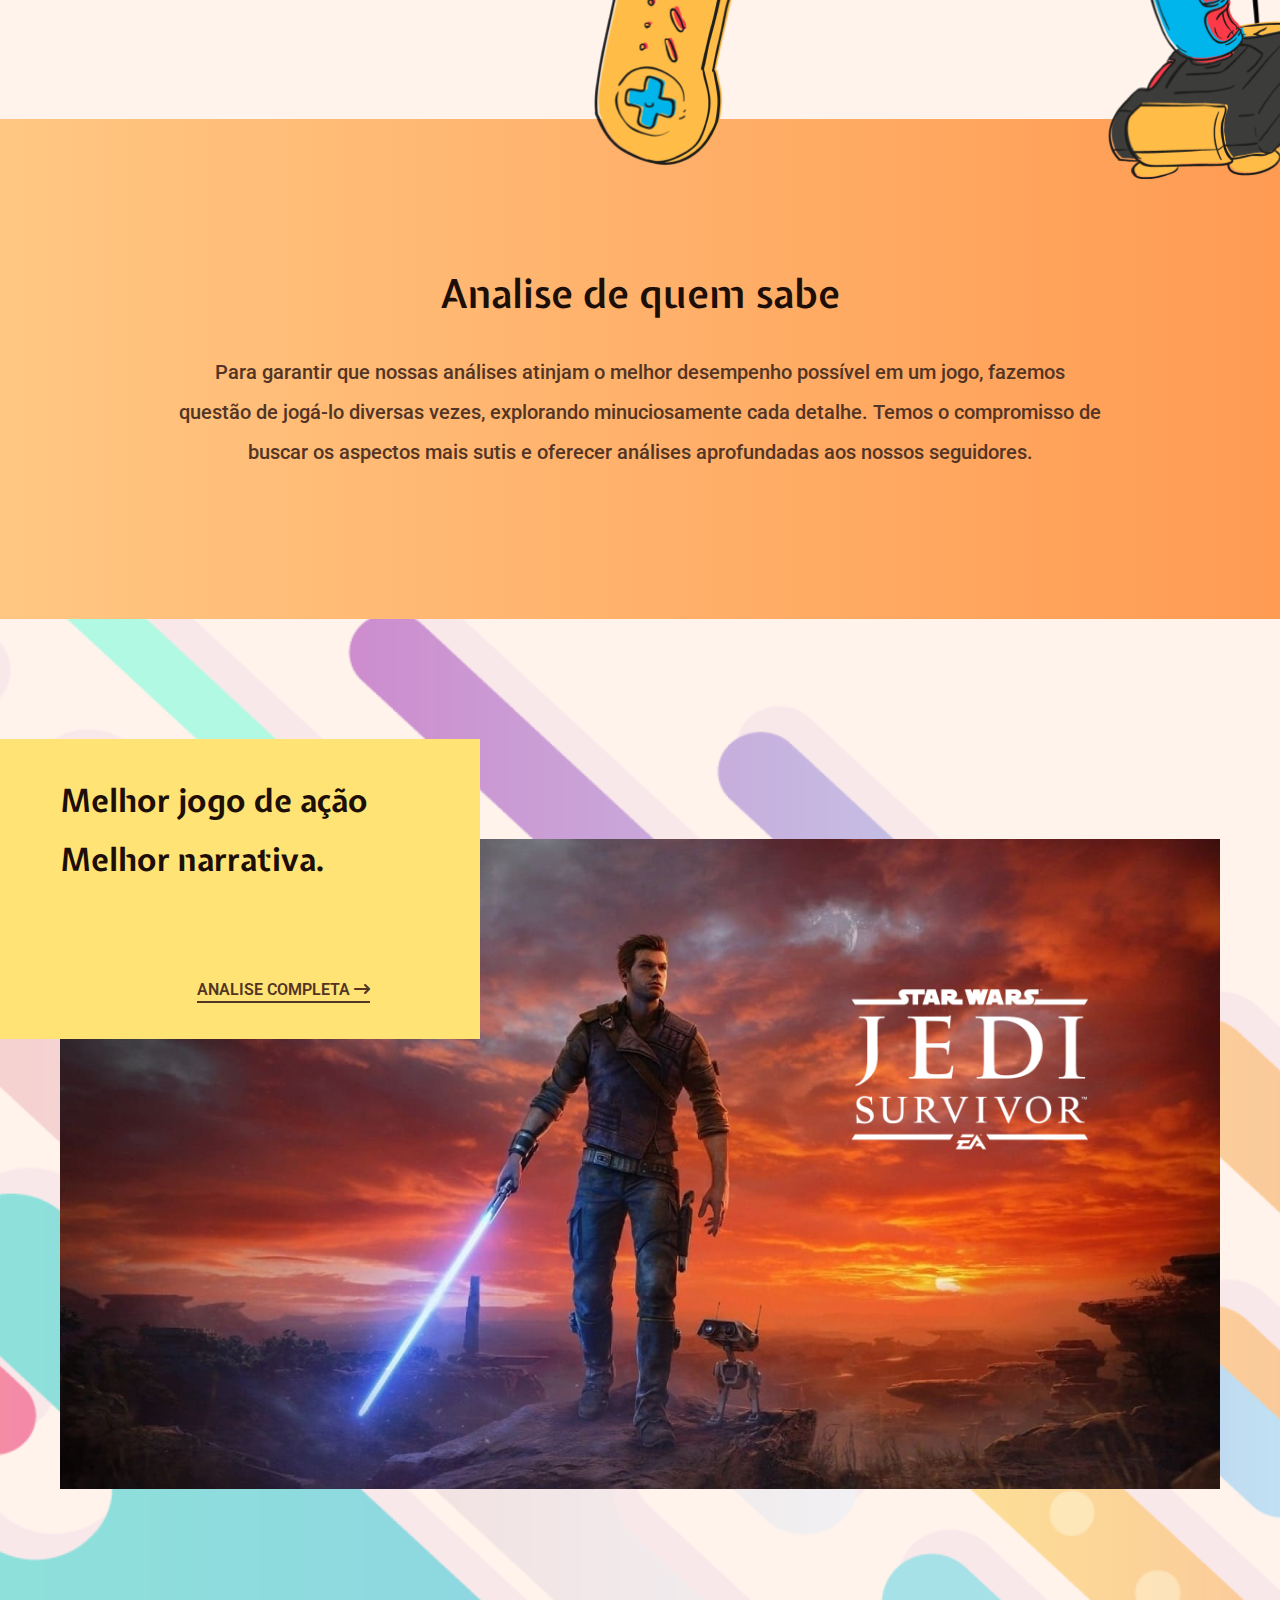
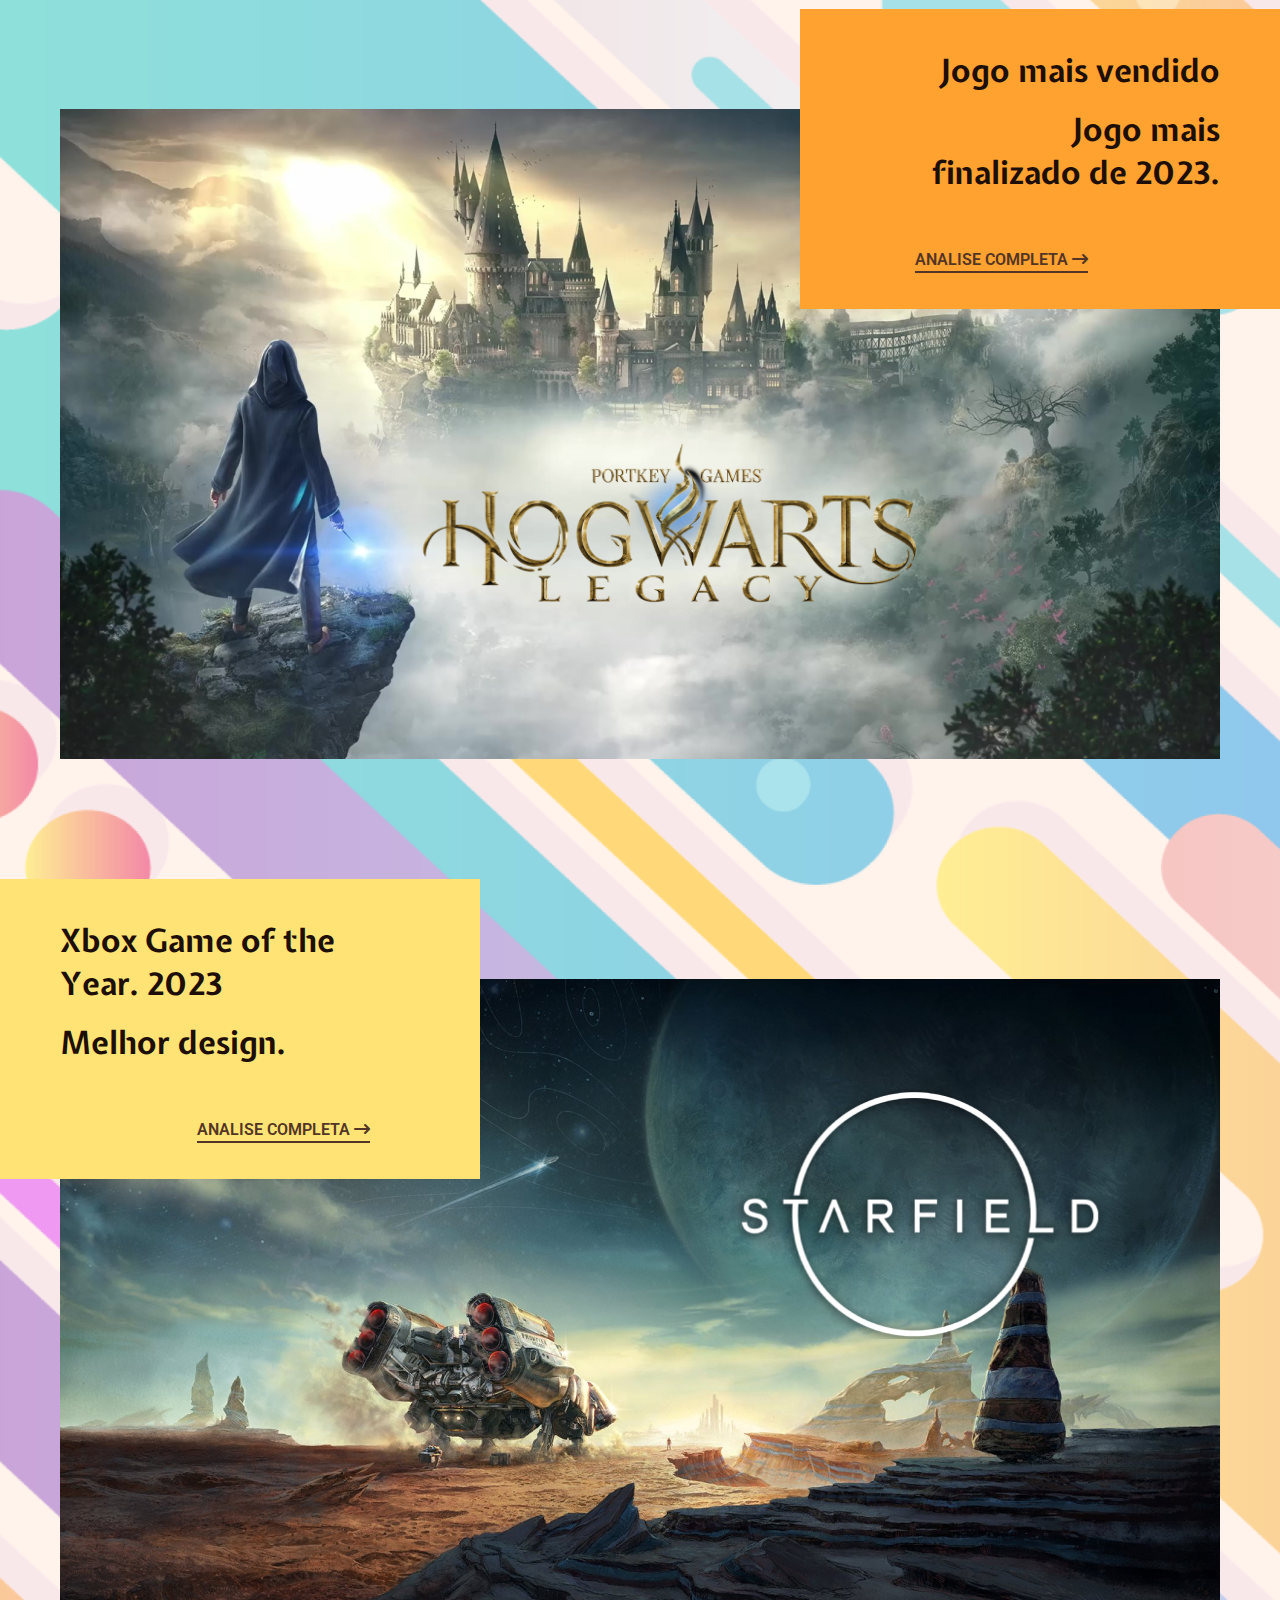
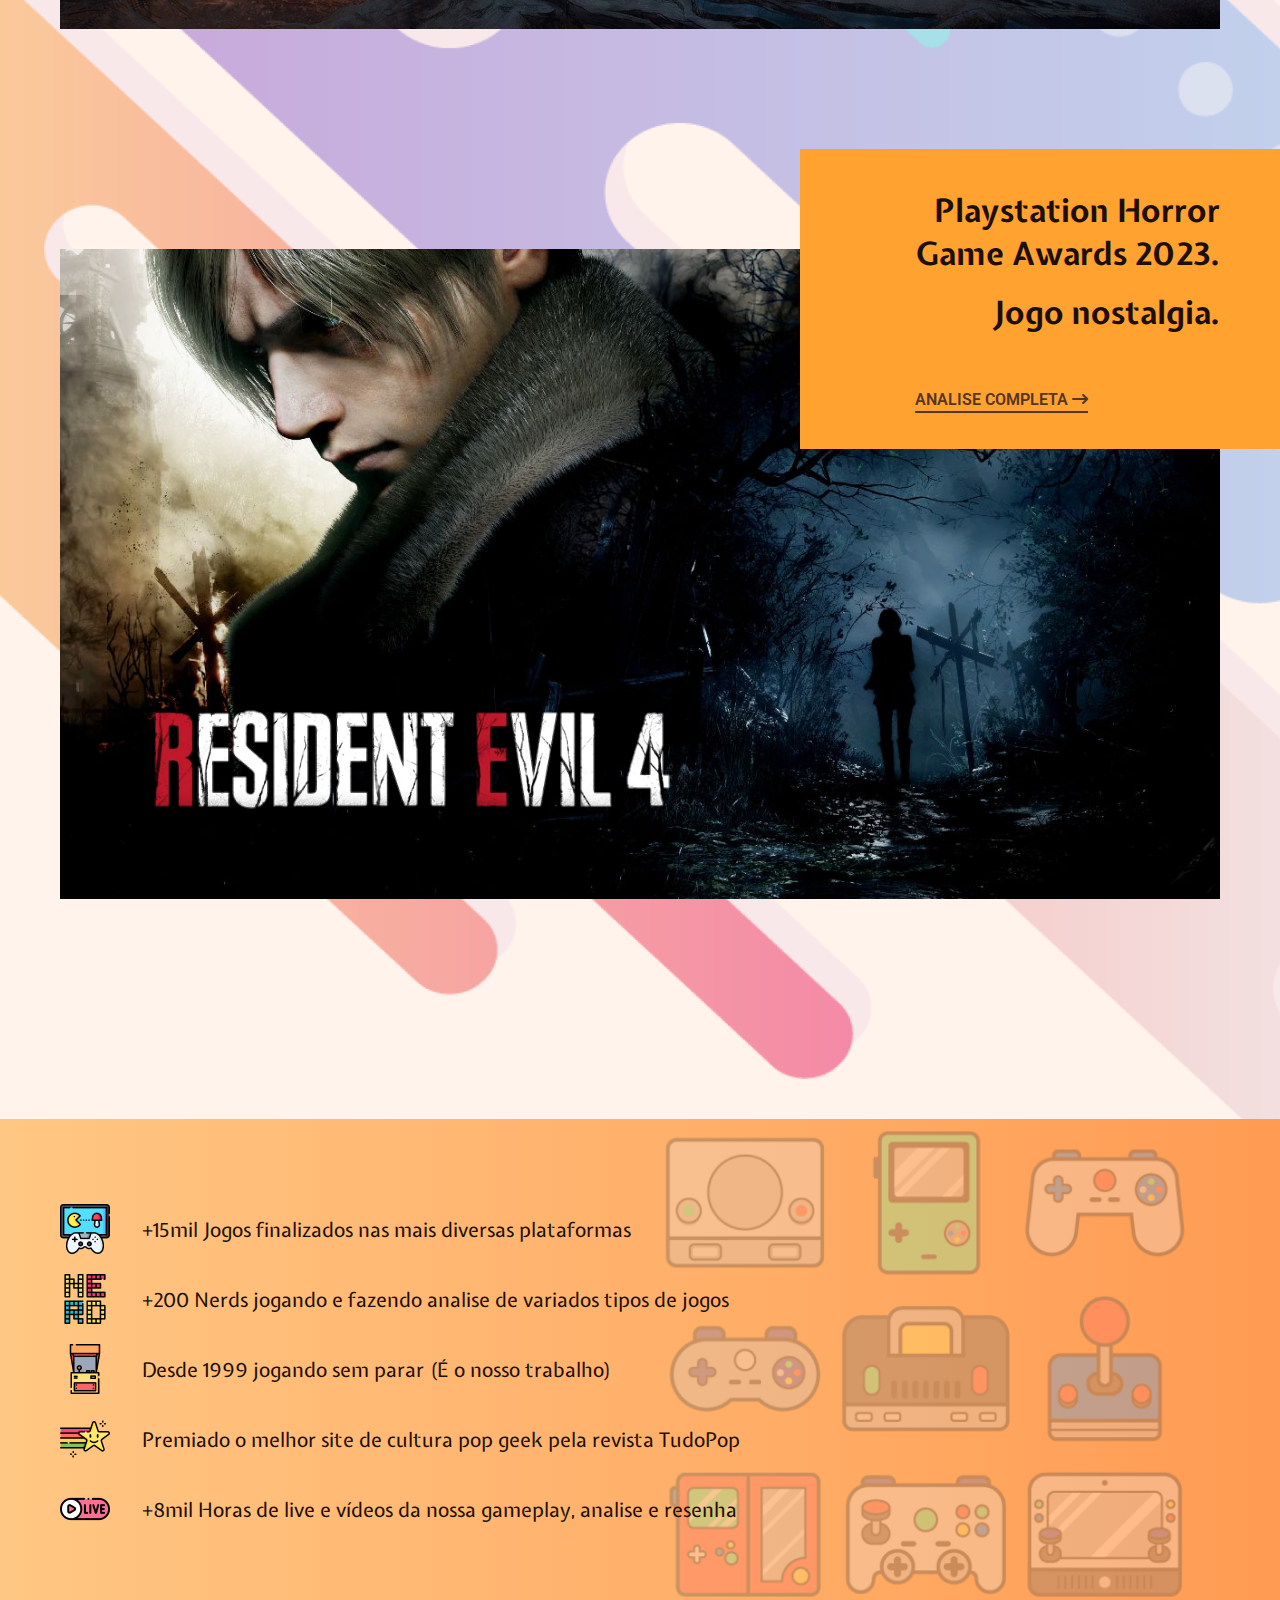
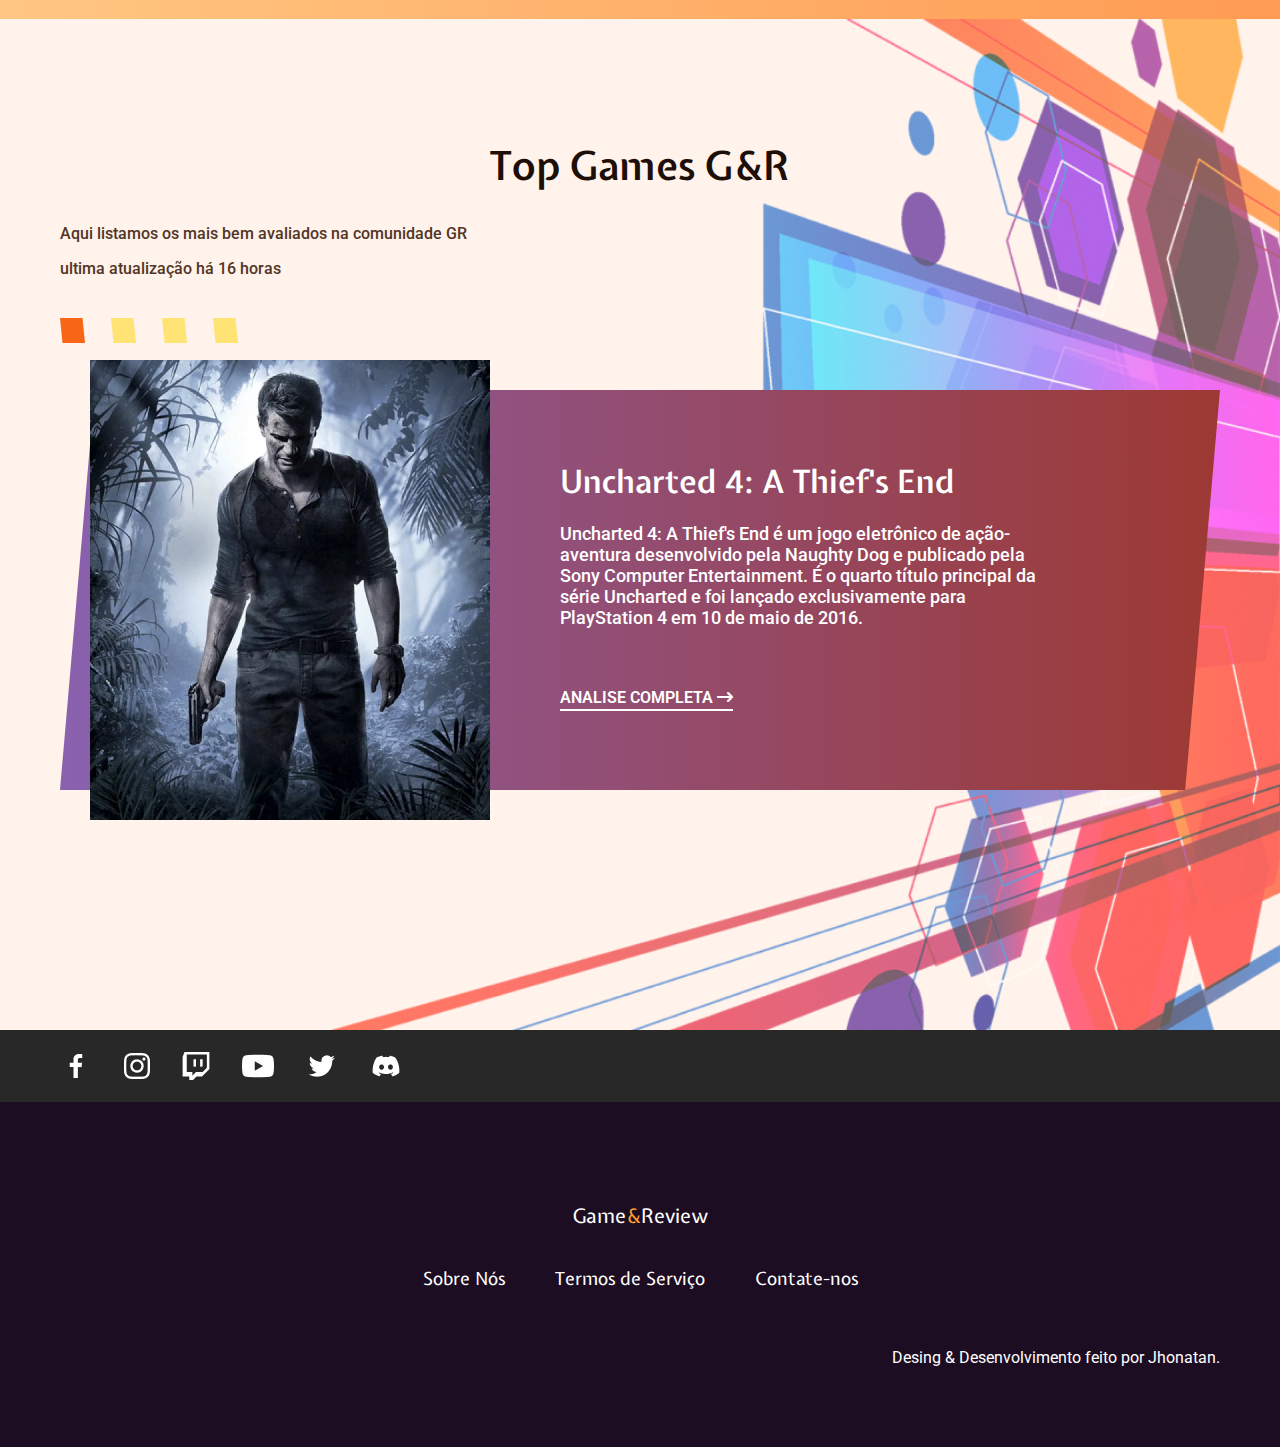
==== commit a71a7961: "postando p-game-e-review / footer -t" ====
--- a/index.html
+++ b/index.html
@@ -327,6 +327,46 @@
         </div>
       </div>
     </section>
+
+    <footer class="footer">
+      <div class="social">
+        <div class="limit-container social-container">
+          <a href="#" class="social-link">
+            <img src="./img/icons/bxl-facebook 1.png" alt="link face" />
+          </a>
+          <a href="#" class="social-link">
+            <img src="./img/icons/instagram.png" alt="link inta" />
+          </a>
+          <a href="#" class="social-link">
+            <img src="./img/icons/twitch-icon 1.png" alt="link twitch" />
+          </a>
+          <a href="#" class="social-link">
+            <img src="./img/icons/youtube.png" alt="link youtube" />
+          </a>
+          <a href="#" class="social-link">
+            <img src="./img/icons/twiter.png" alt="link twiter" />
+          </a>
+          <a href="#" class="social-link">
+            <img src="./img/icons/discord.png" alt="link discord" />
+          </a>
+        </div>
+      </div>
+      <div class="footer-content limit-container">
+        <div class="logo-container">
+          <a href="./" class="logo">Game<span>&</span>Review</a>
+        </div>
+        <nav>
+          <ul class="list-nav">
+            <li><a href="#">Sobre Nós</a></li>
+            <li><a href="#">Termos de Serviço</a></li>
+            <li><a href="#">Contate-nos</a></li>
+          </ul>
+        </nav>
+        <div class="copy">
+          <p>Desing & Desenvolvimento feito por Jhonatan.</p>
+        </div>
+      </div>
+    </footer>
     <script src="./js/script.js"></script>
   </body>
 </html>
--- a/css/estilo.css
+++ b/css/estilo.css
@@ -7,6 +7,9 @@
 /* components */
 /* header ------------ */
 @import "./components/header.css";
+
+/* footer ------------ */
+@import "./components/footer.css";
 
 /* sections */
 /* main -------------- */
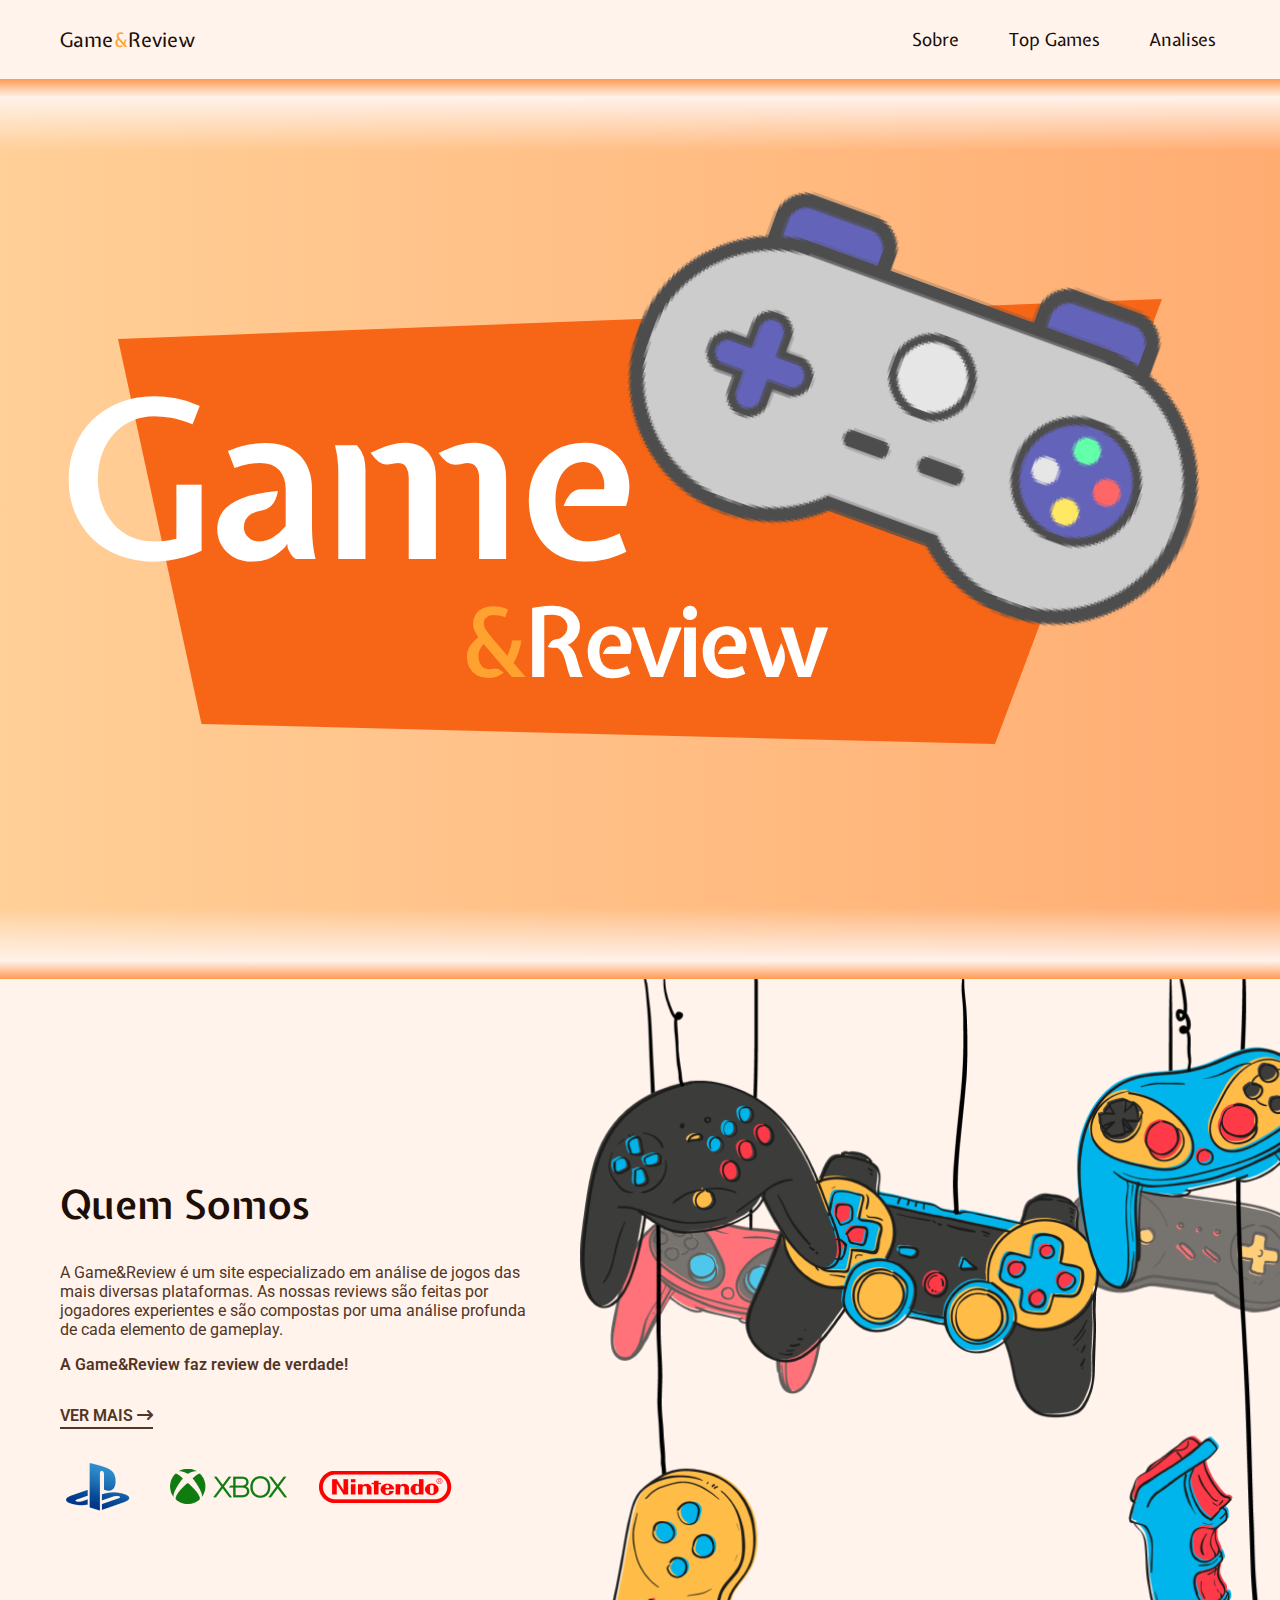
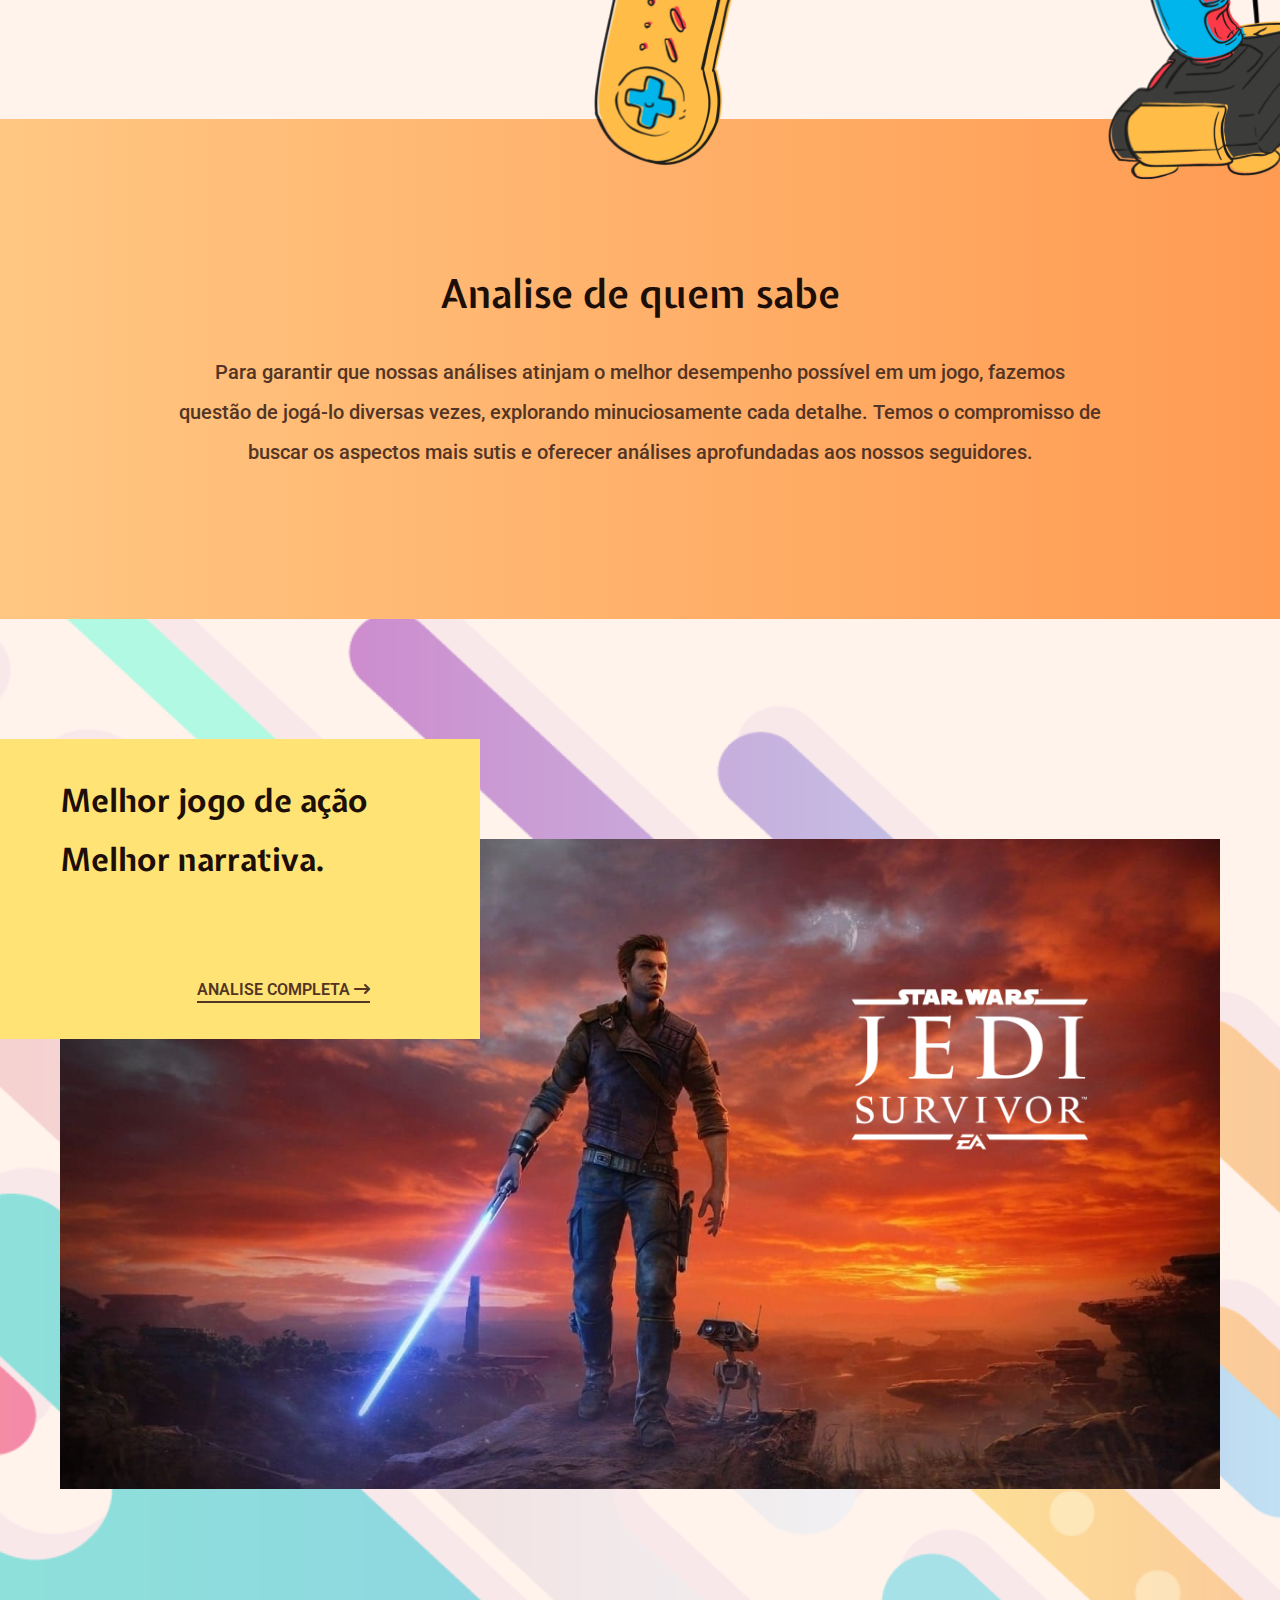
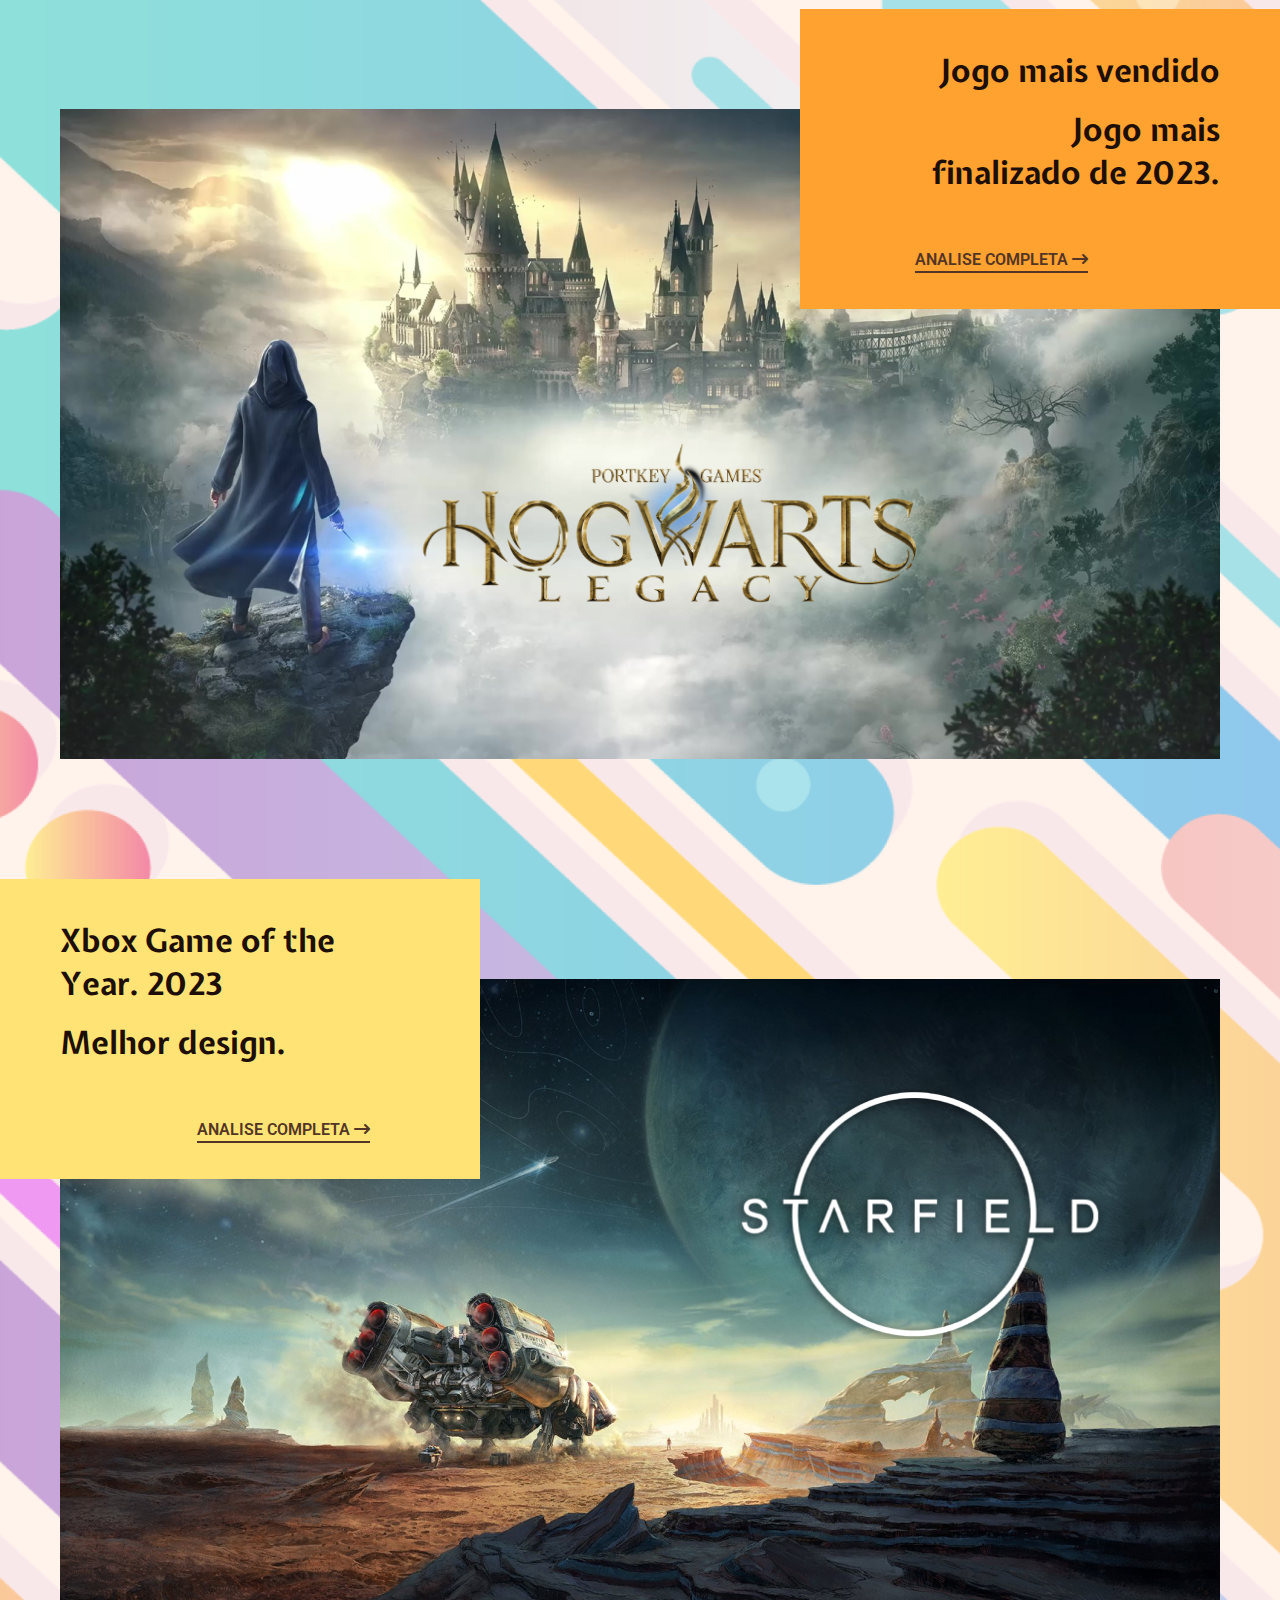
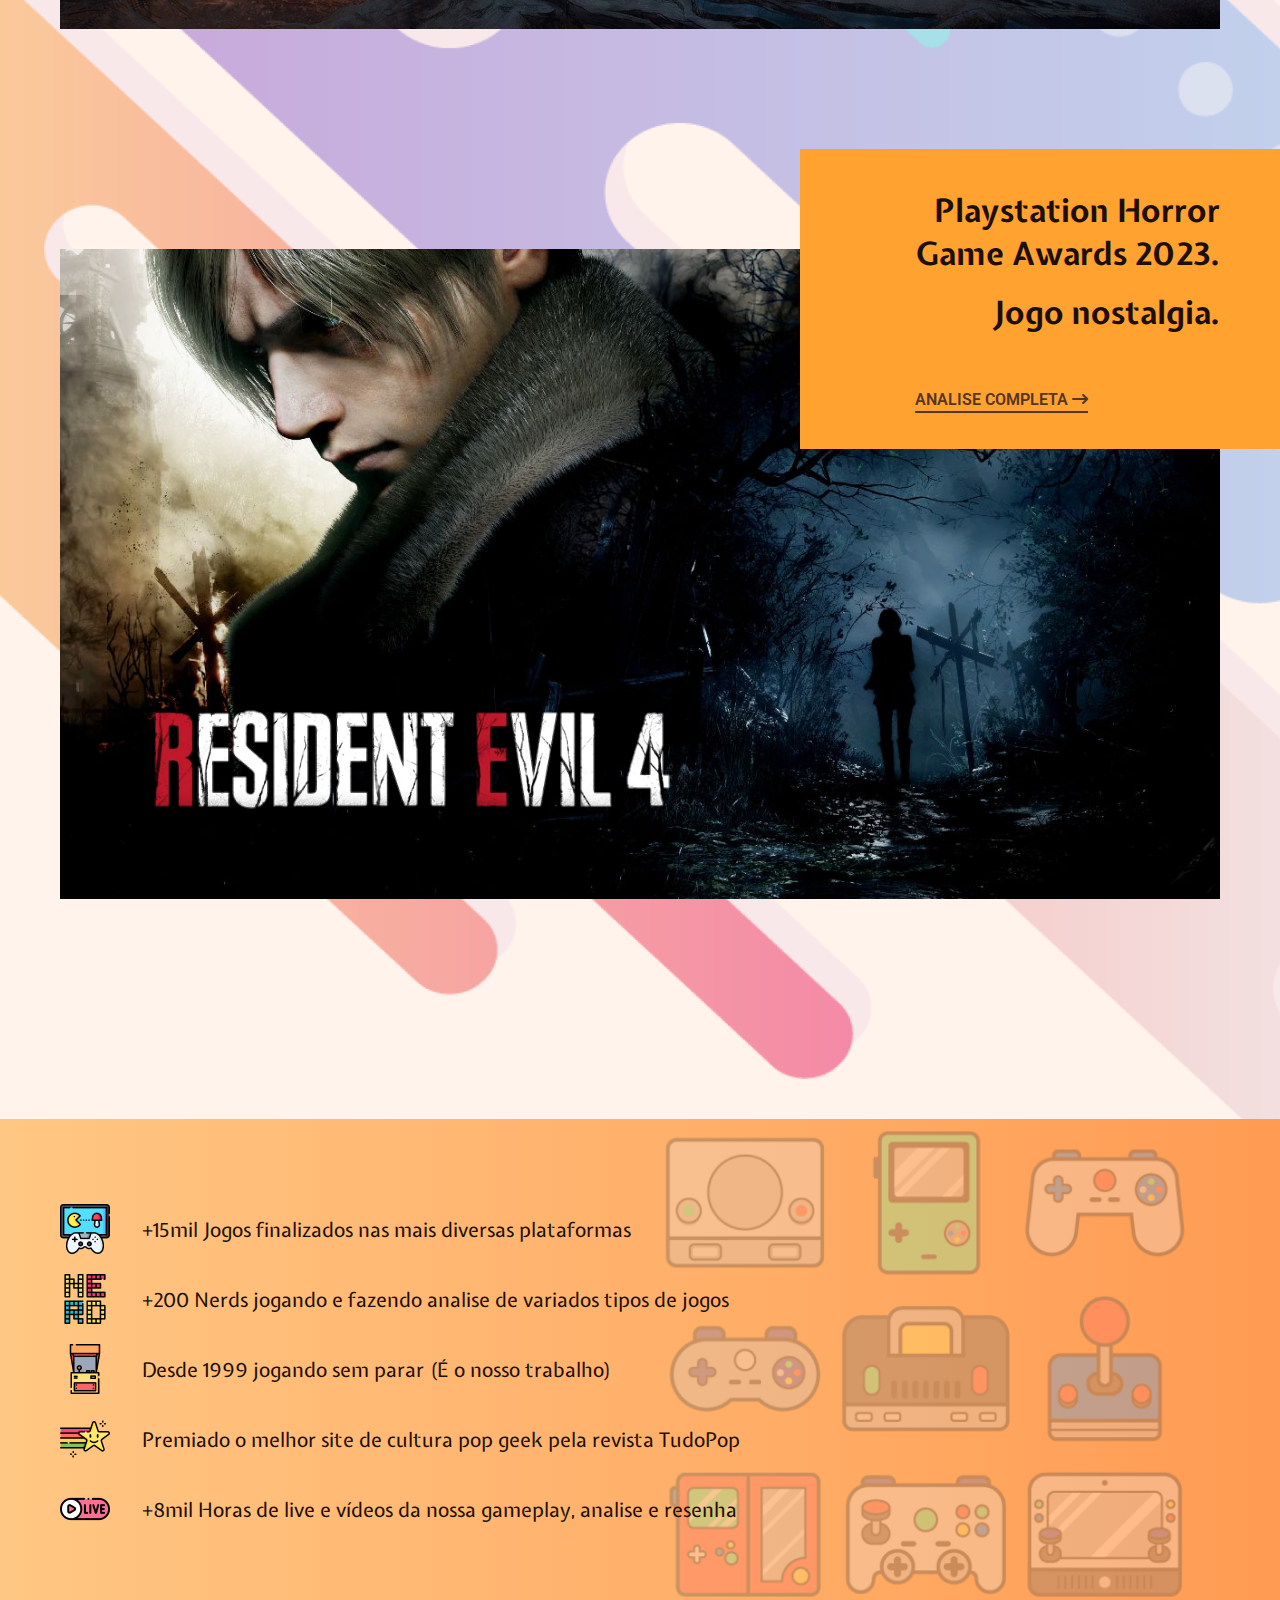
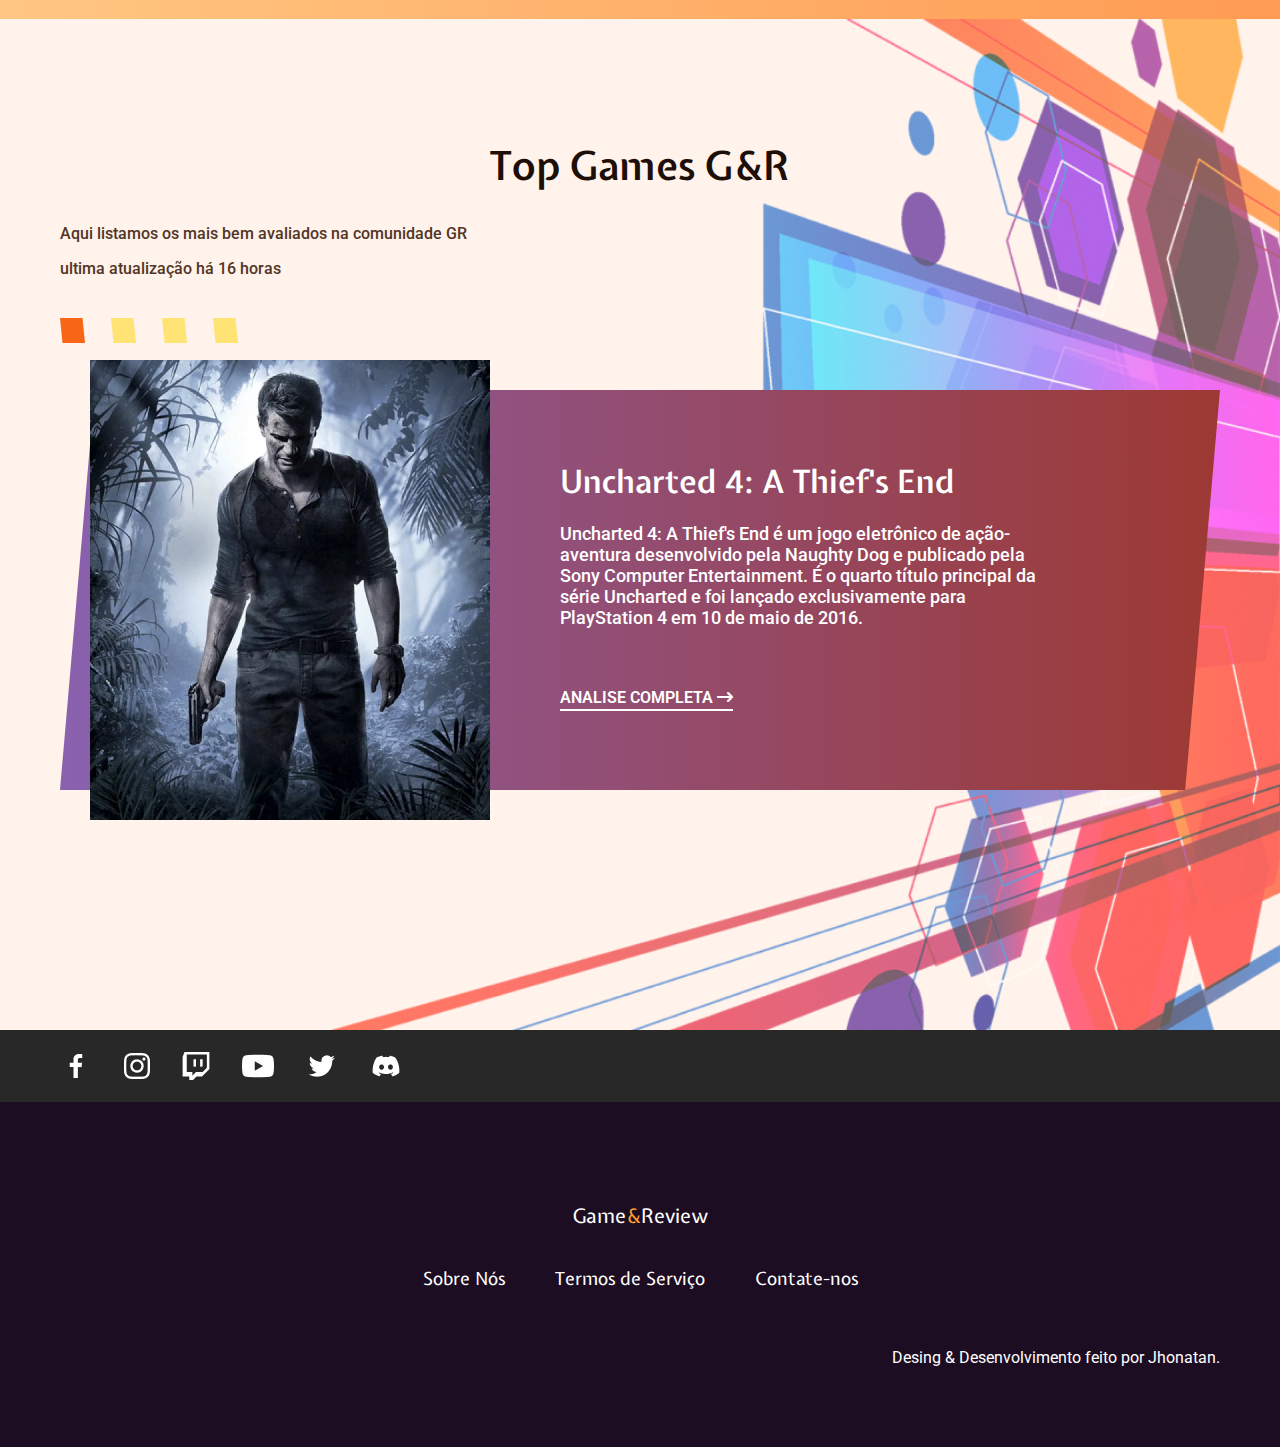
==== commit f3697742: "postando p-game-e-review / banner -r" ====
--- a/index.html
+++ b/index.html
@@ -40,6 +40,9 @@
     </header>
 
     <main class="main">
+      <div class="bg-home">
+        <video src="./img/video/bg-home.mp4" autoplay muted loop></video>
+      </div>
       <div class="limit-container main-container">
         <div class="banner">
           <p class="banner-title first-p">Game</p>
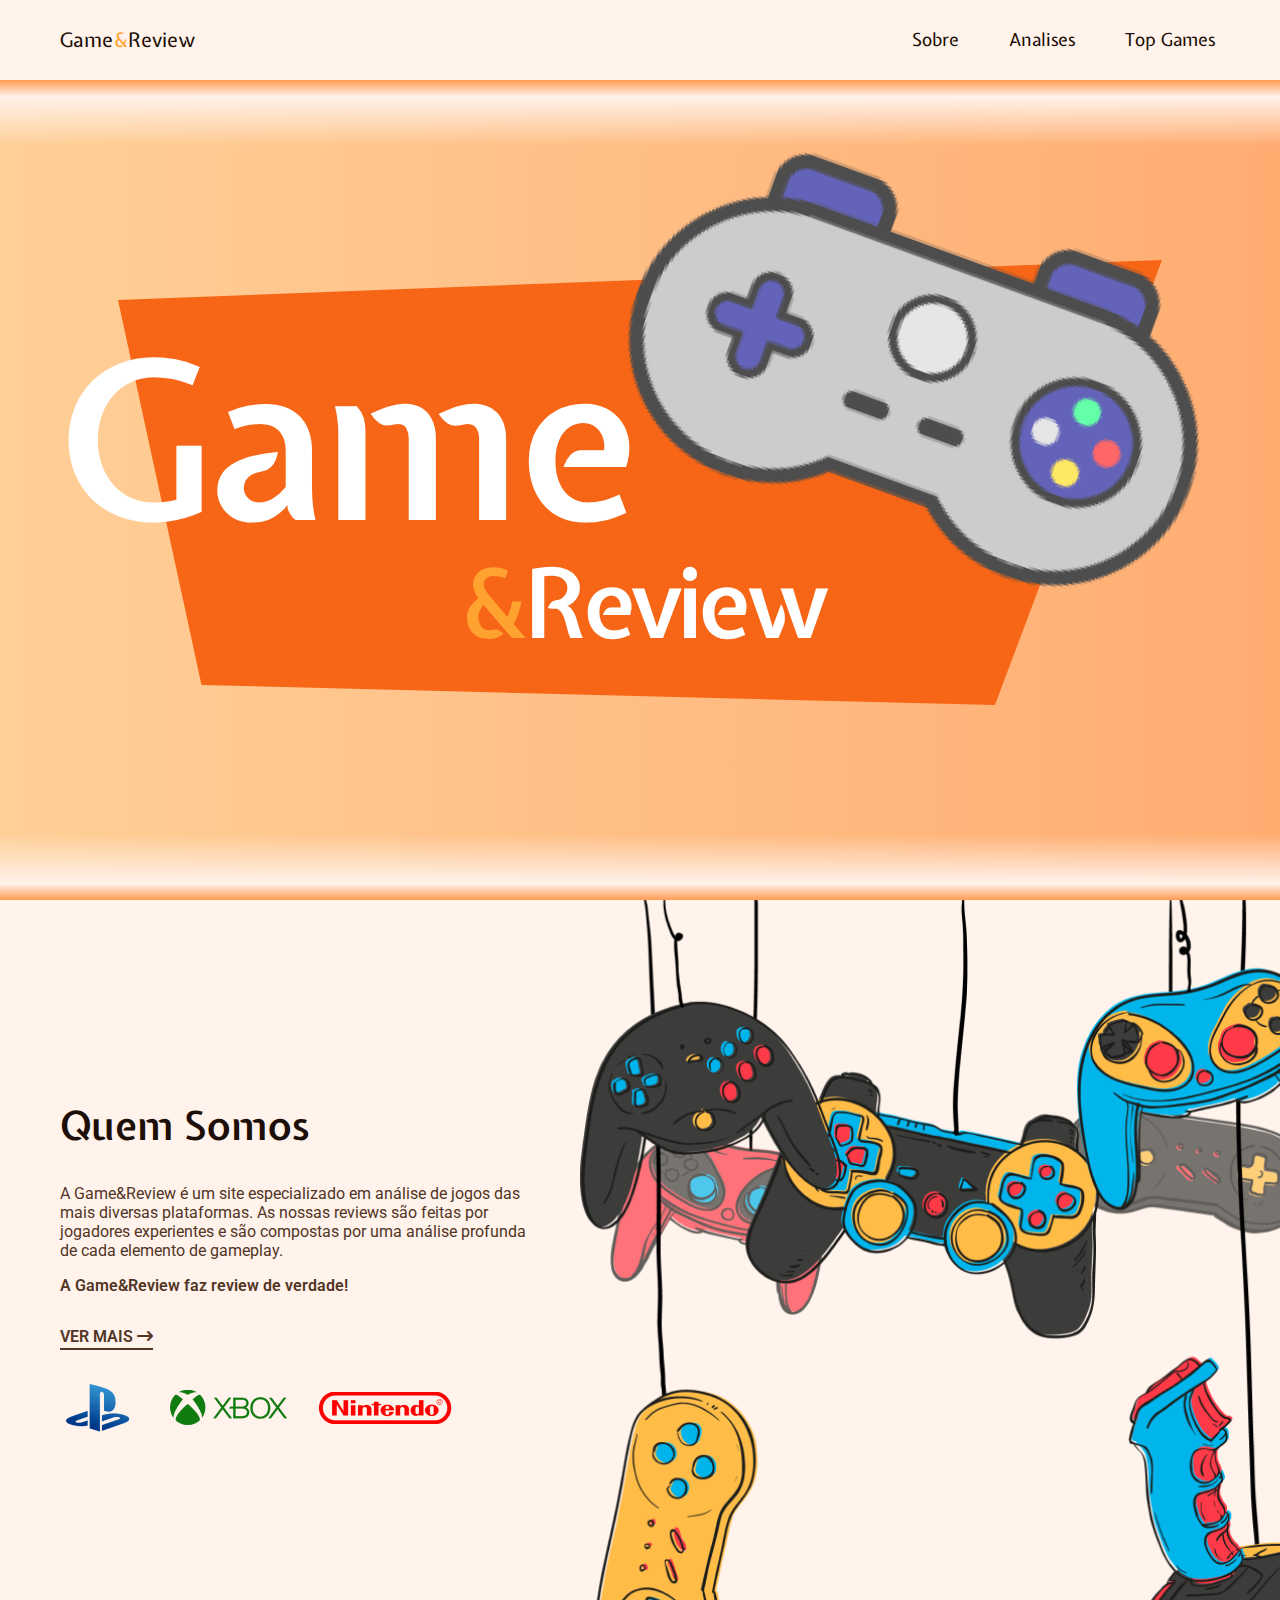
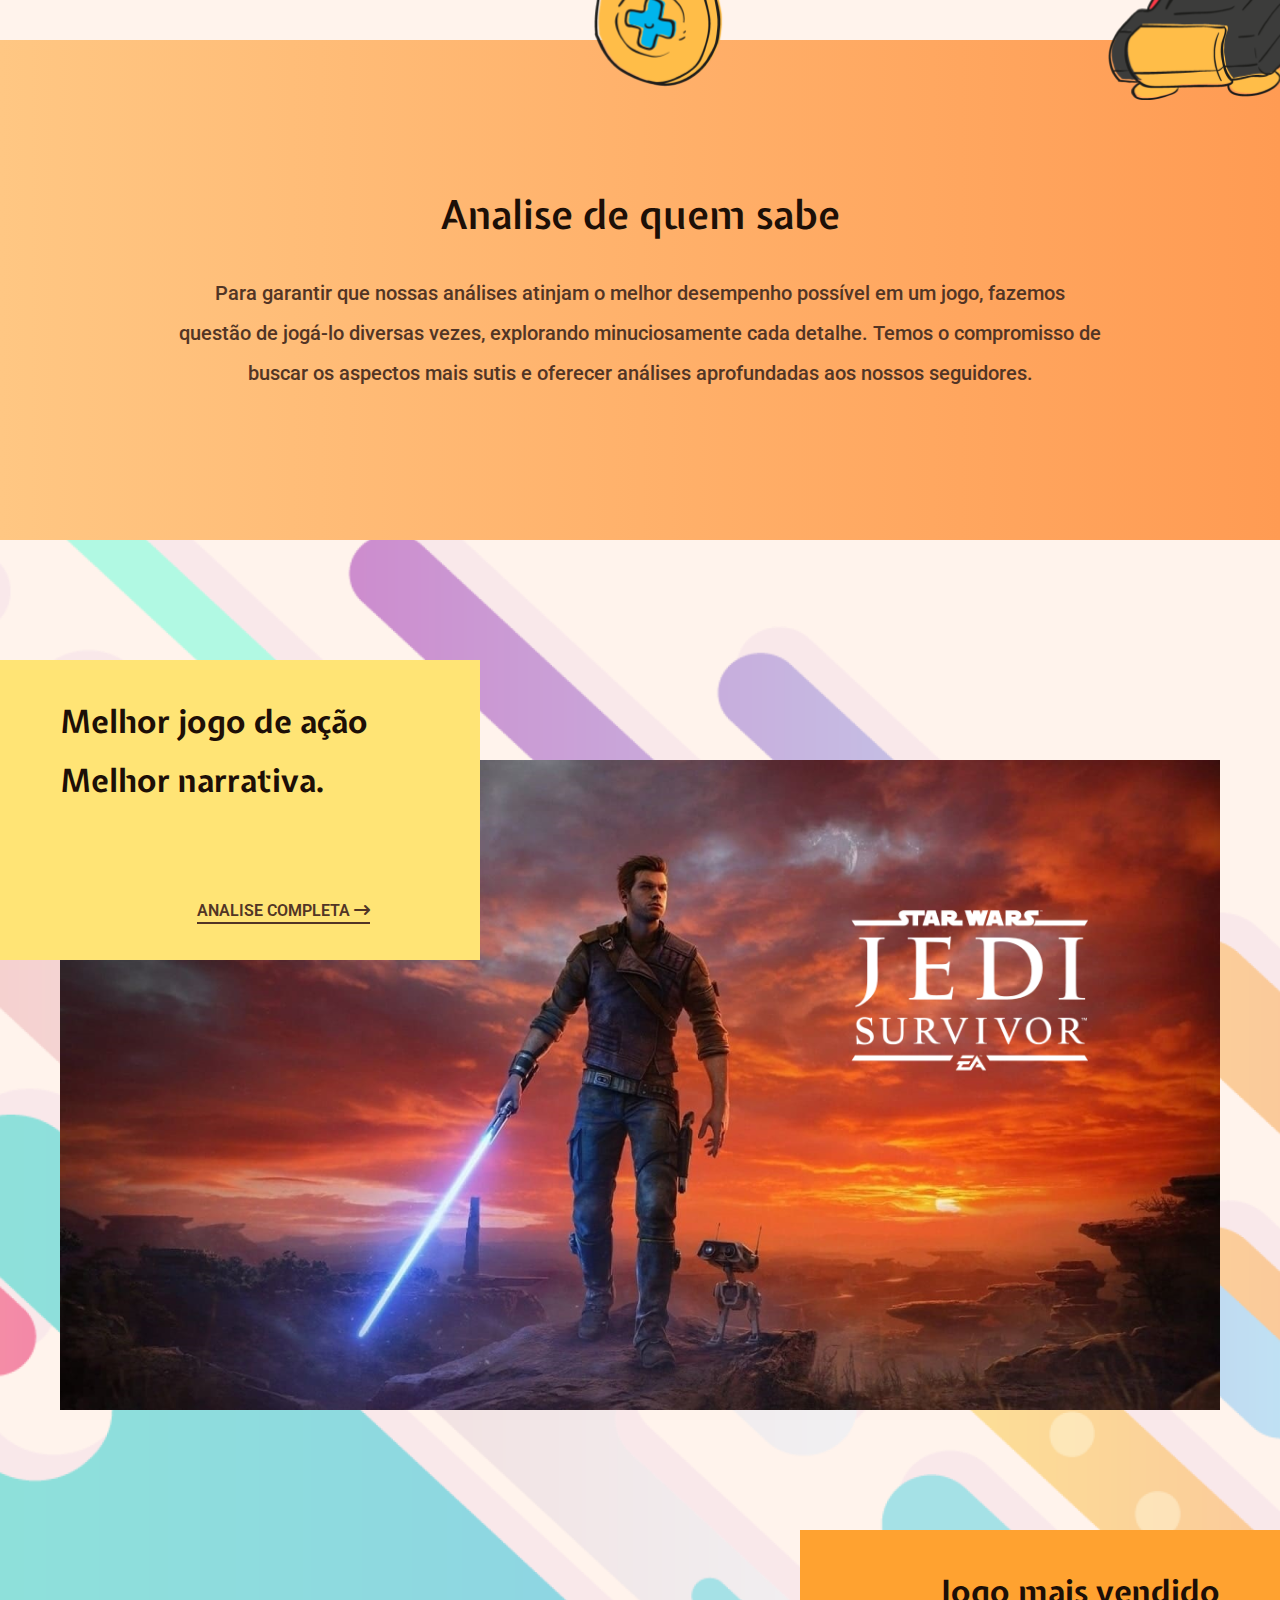
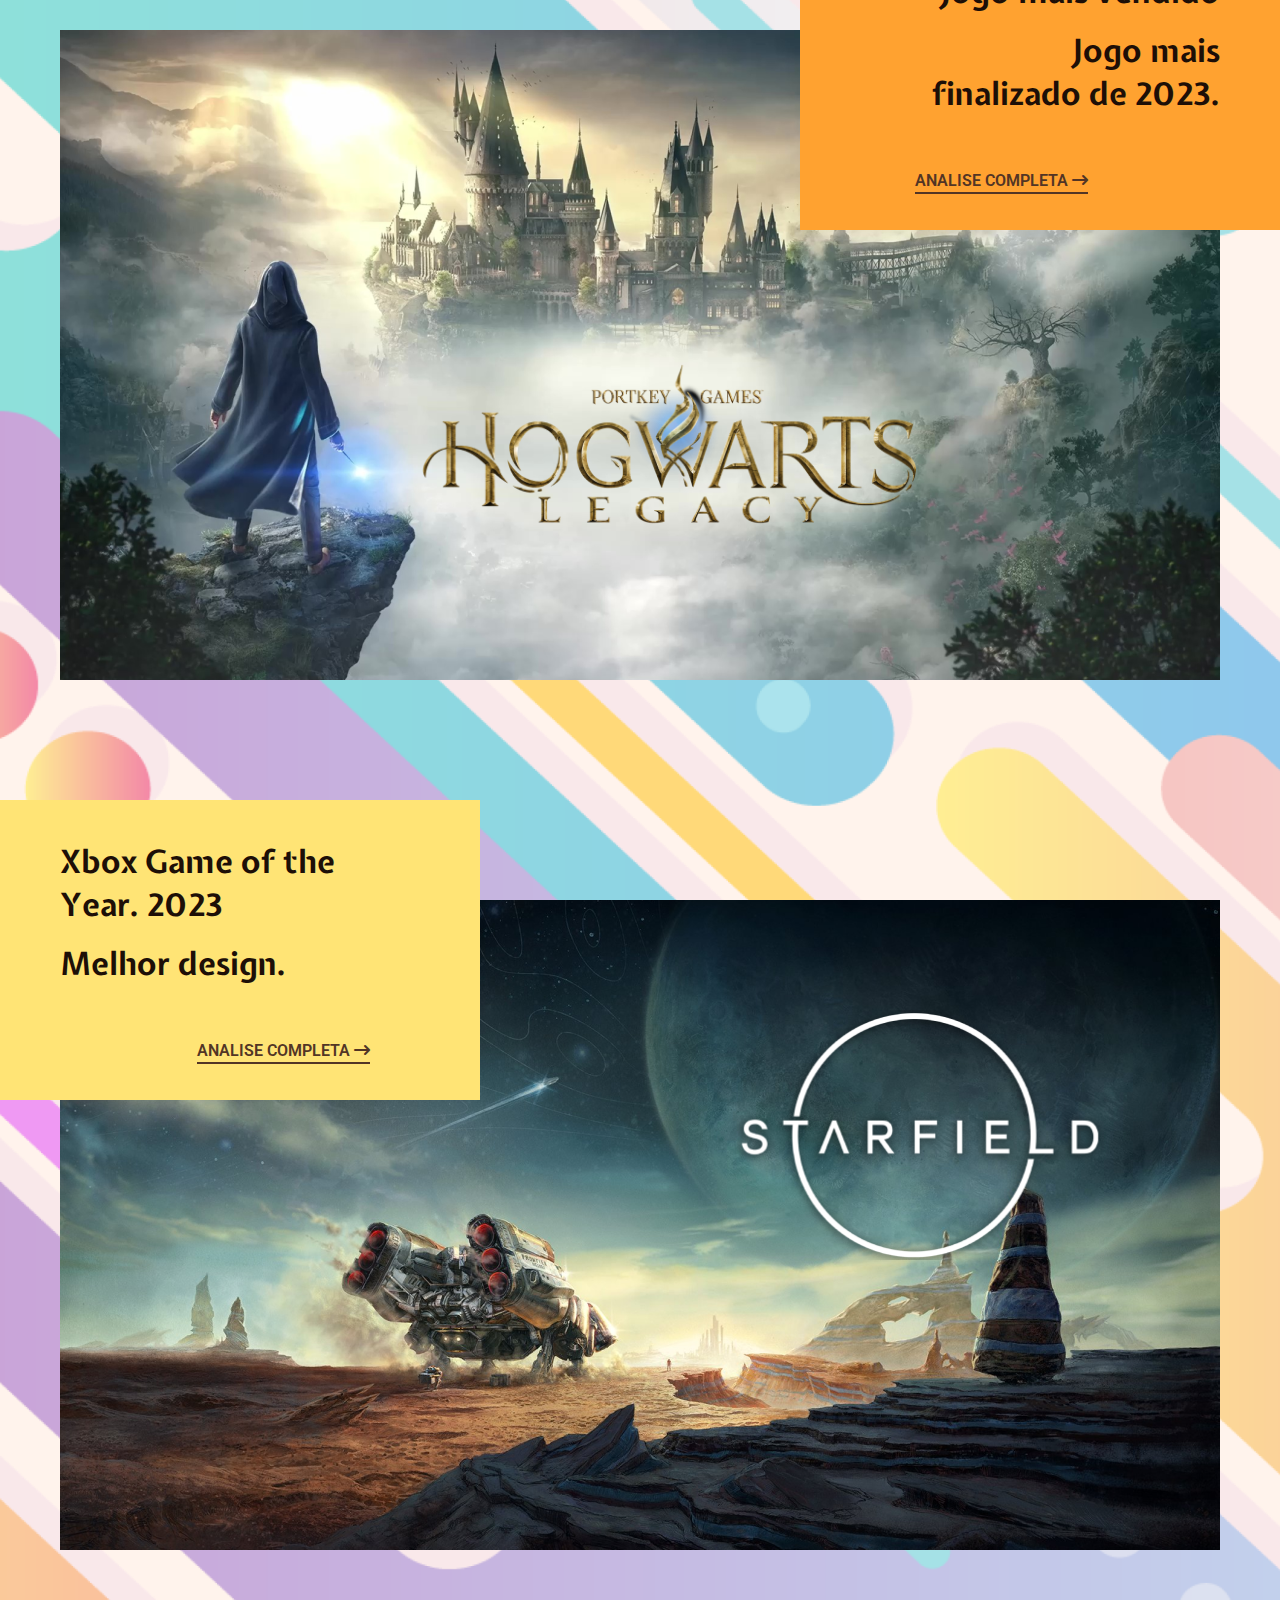
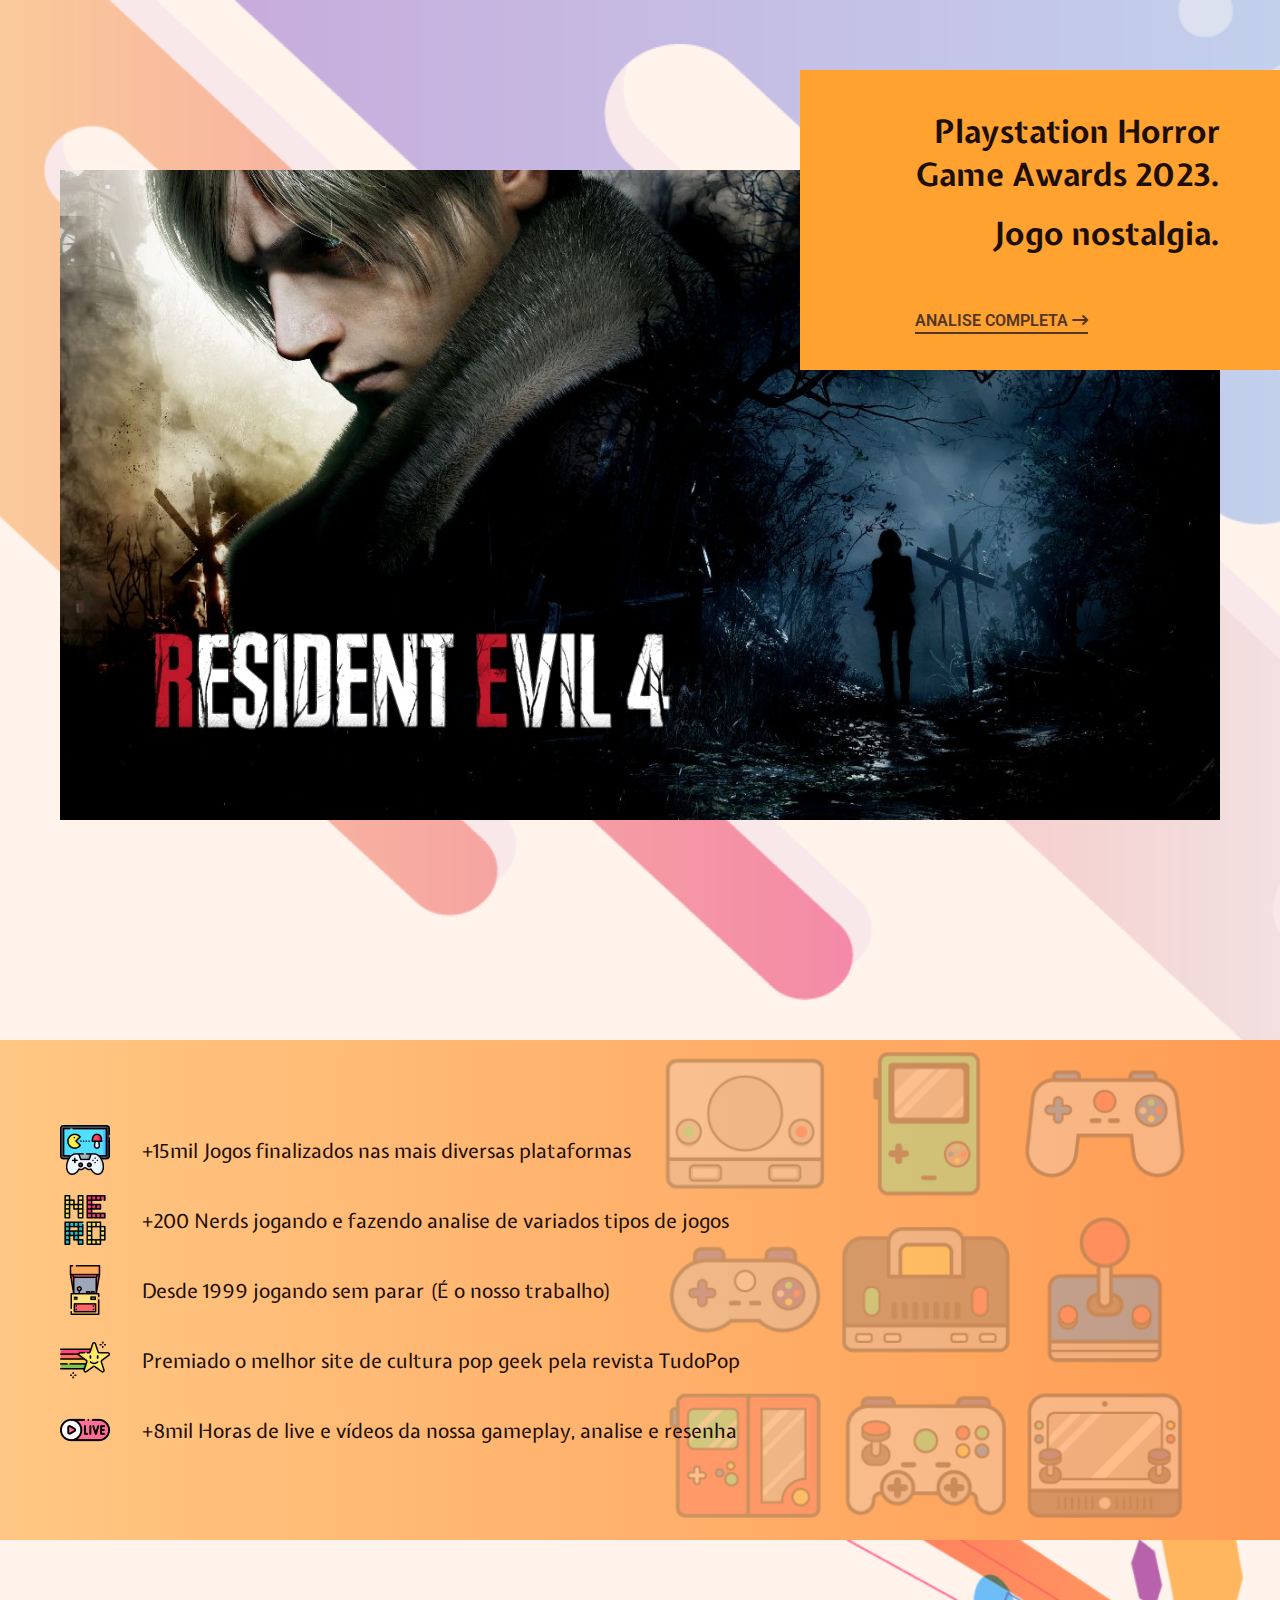
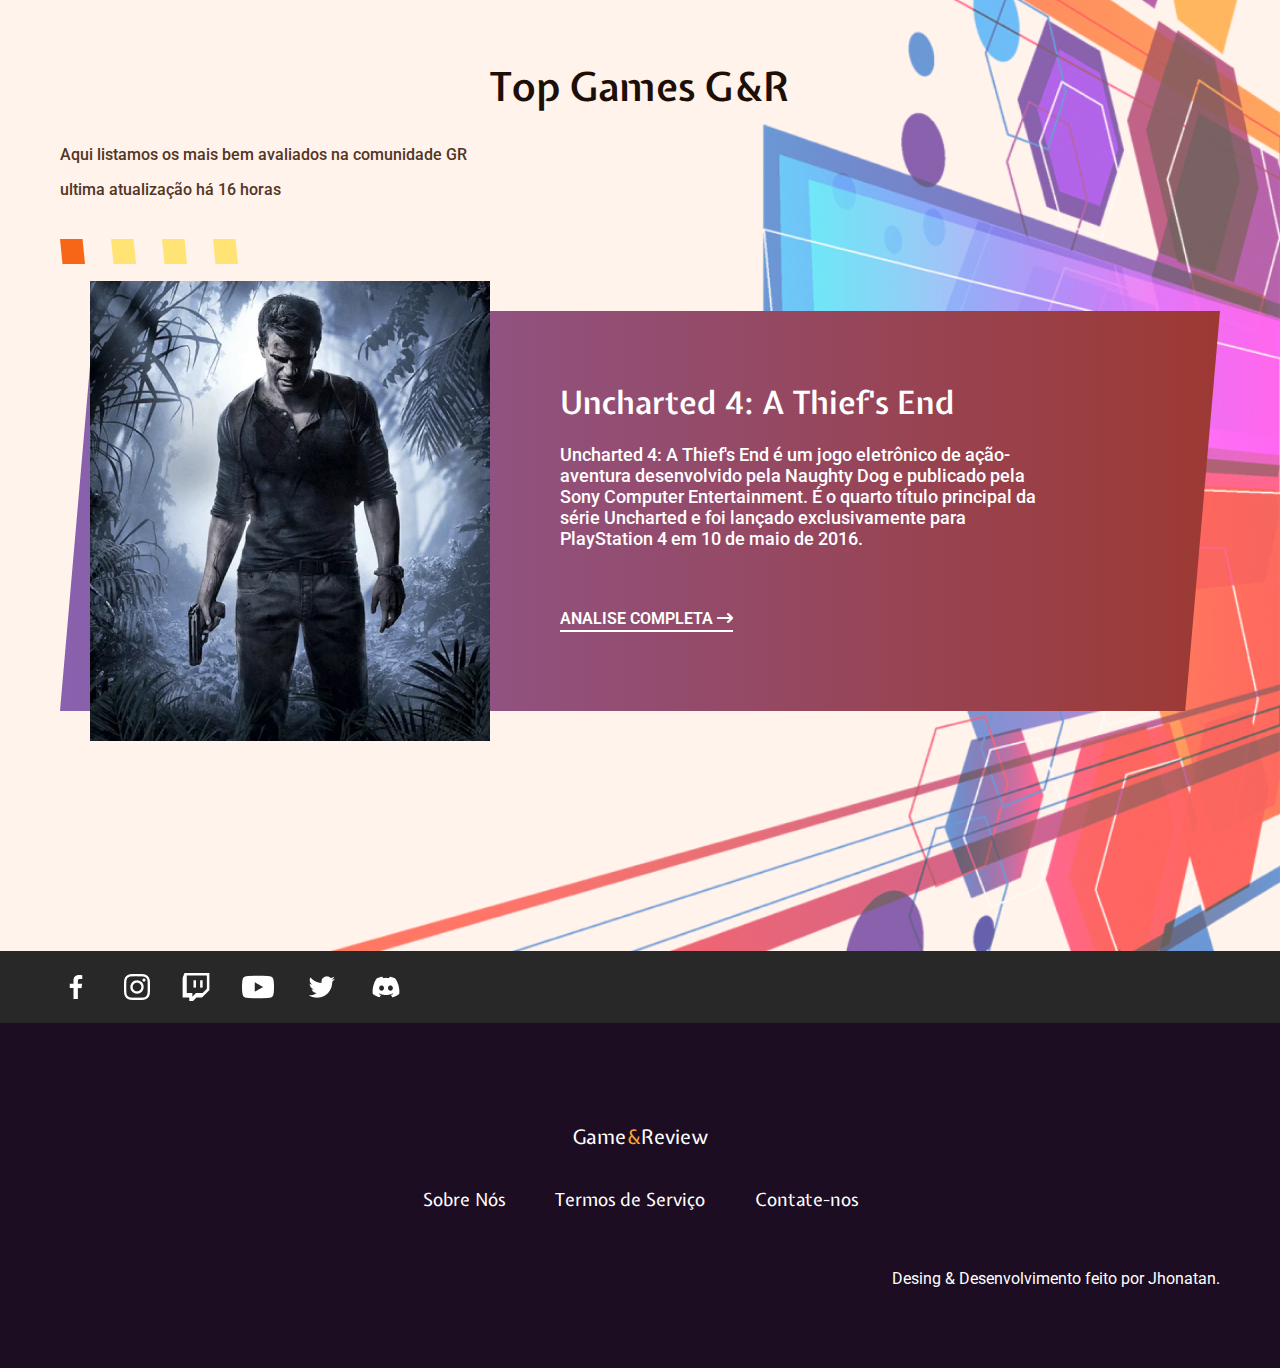
==== commit a59c9bb9: "postando p-game-e-review / home js" ====
--- a/index.html
+++ b/index.html
@@ -23,23 +23,30 @@
     <link rel="stylesheet" type="text/css" href="./css/estilo.css" />
   </head>
   <body>
-    <header class="header">
+    <header class="header" id="header">
       <div class="limit-container header-container">
         <div class="logo-container">
-          <a href="./" class="logo">Game<span>&</span>Review</a>
-        </div>
-
-        <nav>
+          <a href="#inicio" class="logo">Game<span>&</span>Review</a>
+        </div>
+
+        <nav class="nav-menu" id="nav-menu">
           <ul class="list-nav">
-            <li><a href="#">Sobre</a></li>
-            <li><a href="#">Top Games</a></li>
-            <li><a href="#">Analises</a></li>
+            <li><a class="nav-link" href="#sobre">Sobre</a></li>
+            <li><a class="nav-link" href="#analise">Analises</a></li>
+            <li><a class="nav-link" href="#topgames">Top Games</a></li>
           </ul>
+          <!-- Close button -->
+          <div class="list-nav-close" id="nav-close">
+            <i class="fa-solid fa-xmark"></i>
+          </div>
         </nav>
+        <div class="list-nav-toggle" id="nav-toggle">
+          <i class="fa-solid fa-bars"></i>
+        </div>
       </div>
     </header>
 
-    <main class="main">
+    <main class="main" id="inicio">
       <div class="bg-home">
         <video src="./img/video/bg-home.mp4" autoplay muted loop></video>
       </div>
@@ -51,7 +58,7 @@
       </div>
     </main>
 
-    <section class="about">
+    <section class="about" id="sobre">
       <div class="limit-container about-container">
         <div class="about-desc">
           <h2 class="title">Quem Somos</h2>
@@ -113,7 +120,7 @@
       </div>
     </section>
 
-    <section class="highlightsgames">
+    <section class="highlightsgames" id="analise">
       <div class="limit-container highlights-container">
         <div class="game-container">
           <div class="game-desc desc-left">
@@ -235,7 +242,7 @@
       </div>
     </section>
 
-    <section class="topgames">
+    <section class="topgames" id="topgames">
       <div class="limit-container topgames-container">
         <h2 class="title">Top Games G&R</h2>
         <p class="paragraph">
@@ -356,9 +363,9 @@
       </div>
       <div class="footer-content limit-container">
         <div class="logo-container">
-          <a href="./" class="logo">Game<span>&</span>Review</a>
-        </div>
-        <nav>
+          <a href="#inicio" class="logo">Game<span>&</span>Review</a>
+        </div>
+        <nav class="footer-links">
           <ul class="list-nav">
             <li><a href="#">Sobre Nós</a></li>
             <li><a href="#">Termos de Serviço</a></li>
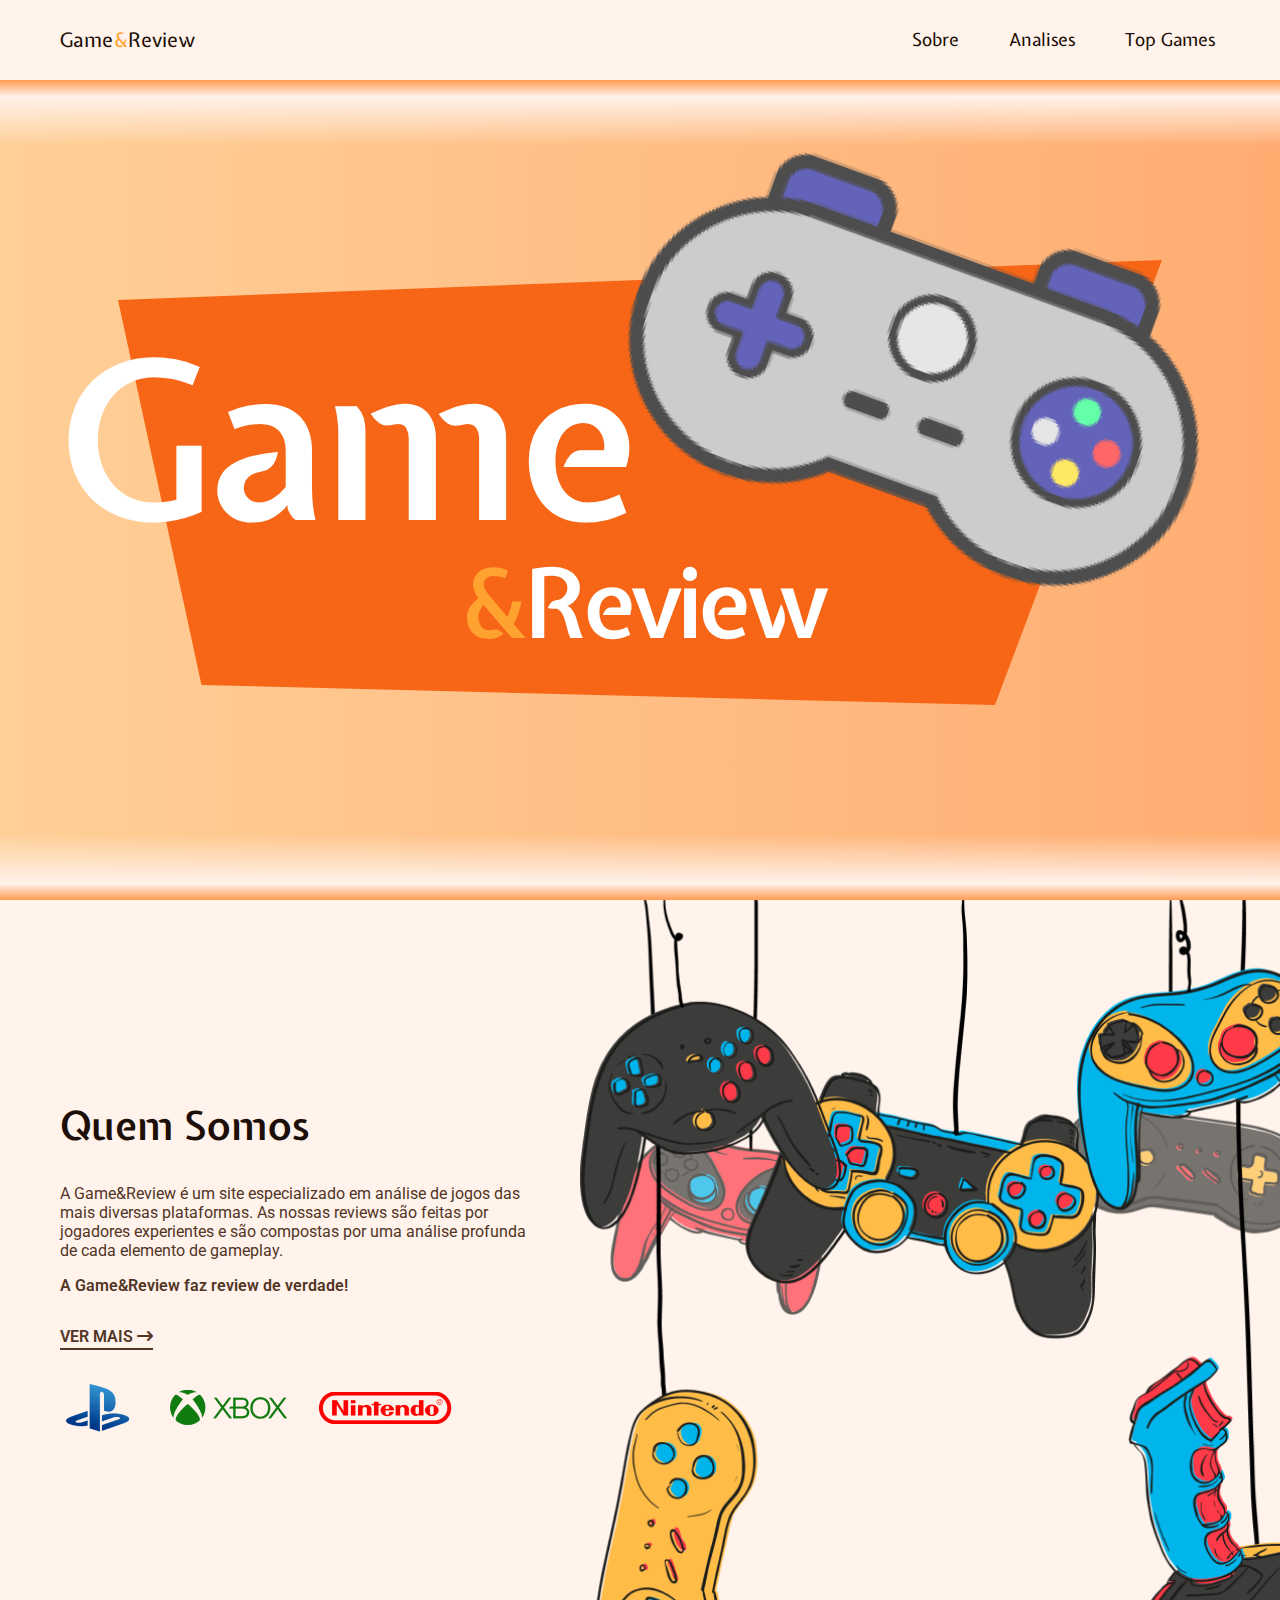
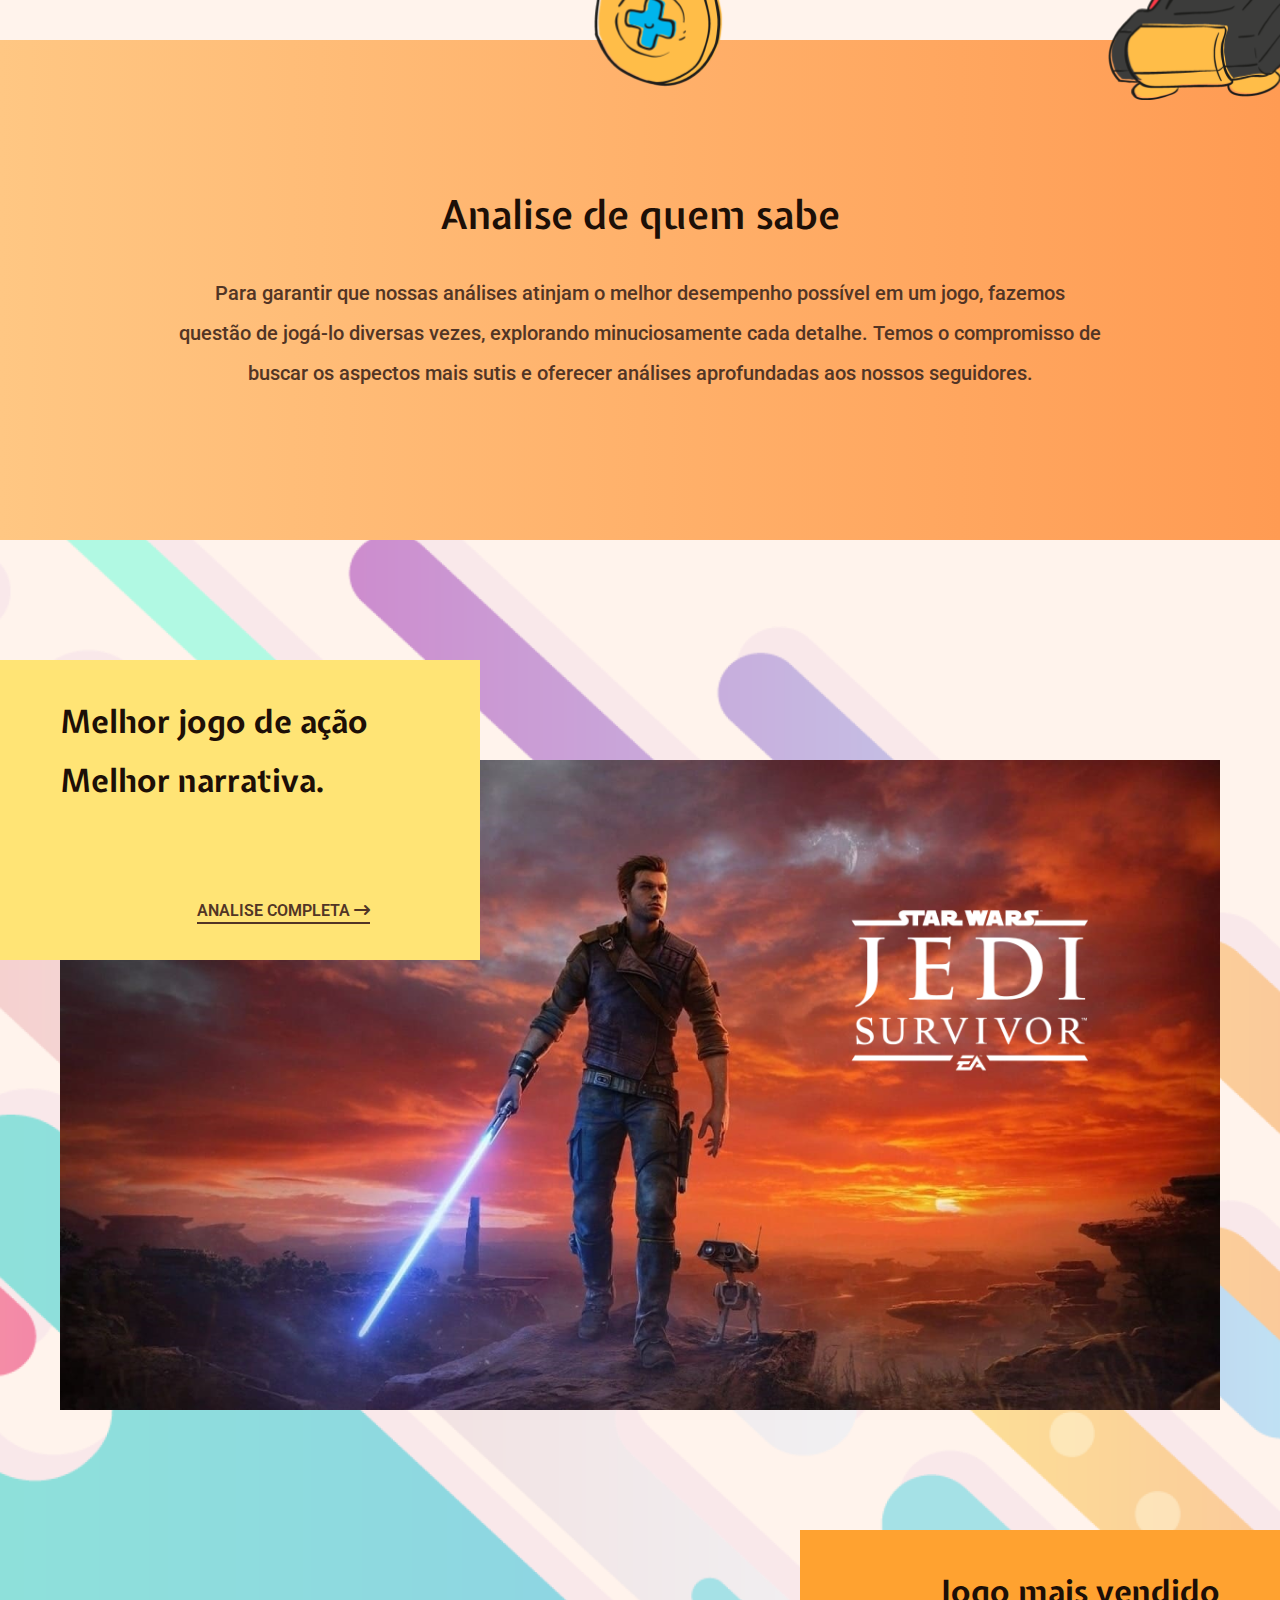
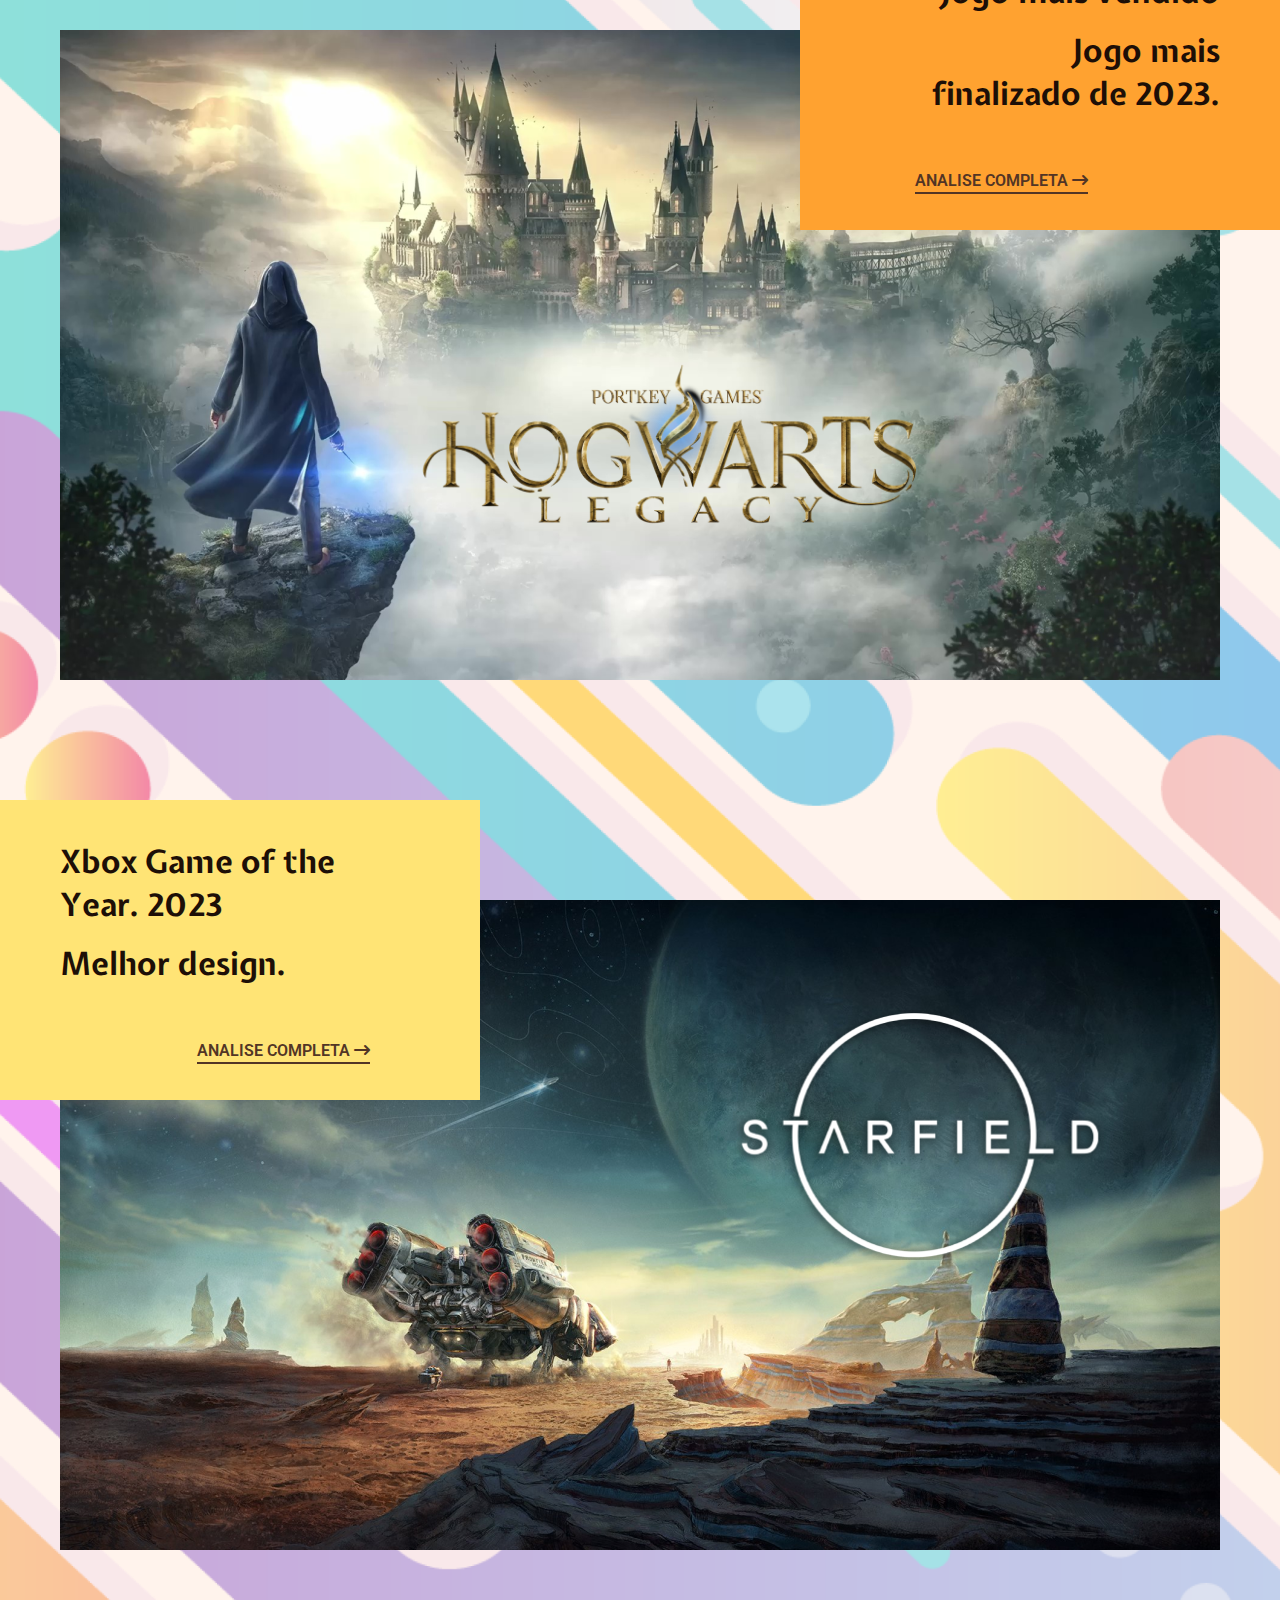
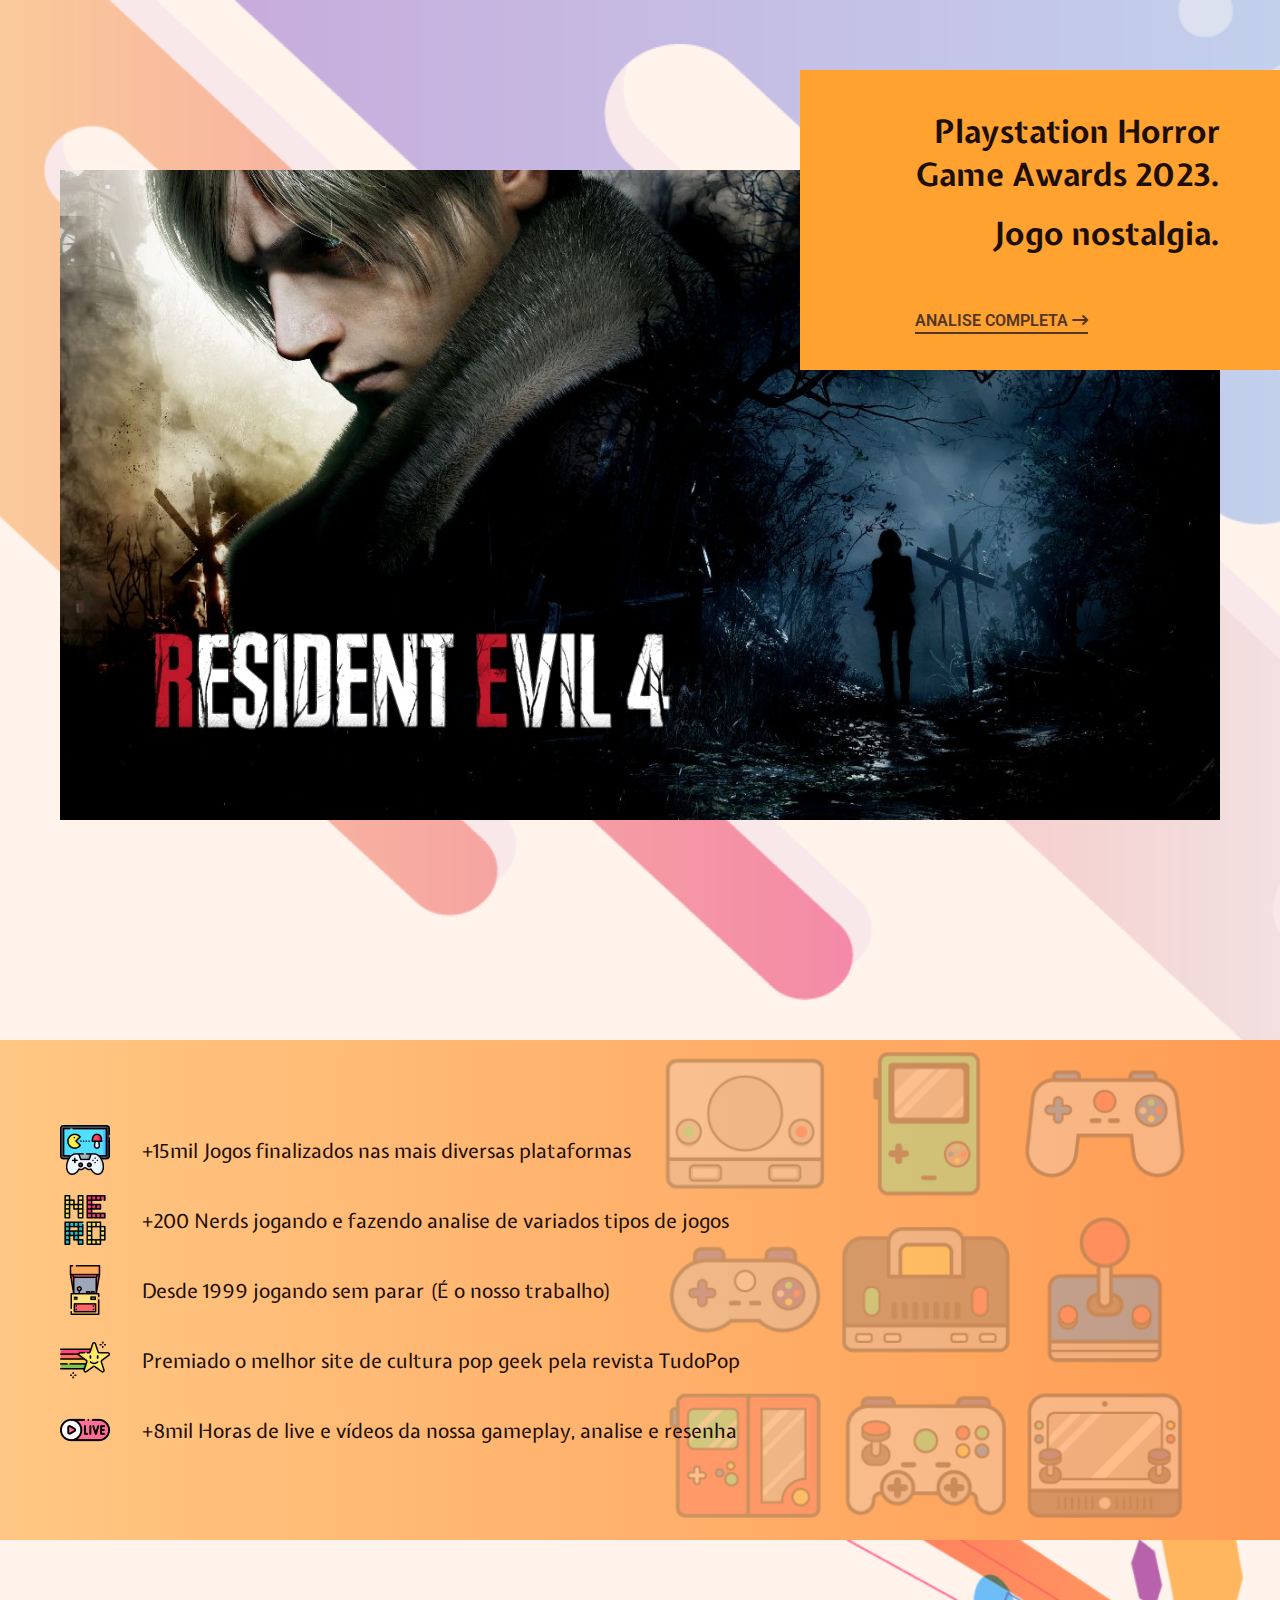
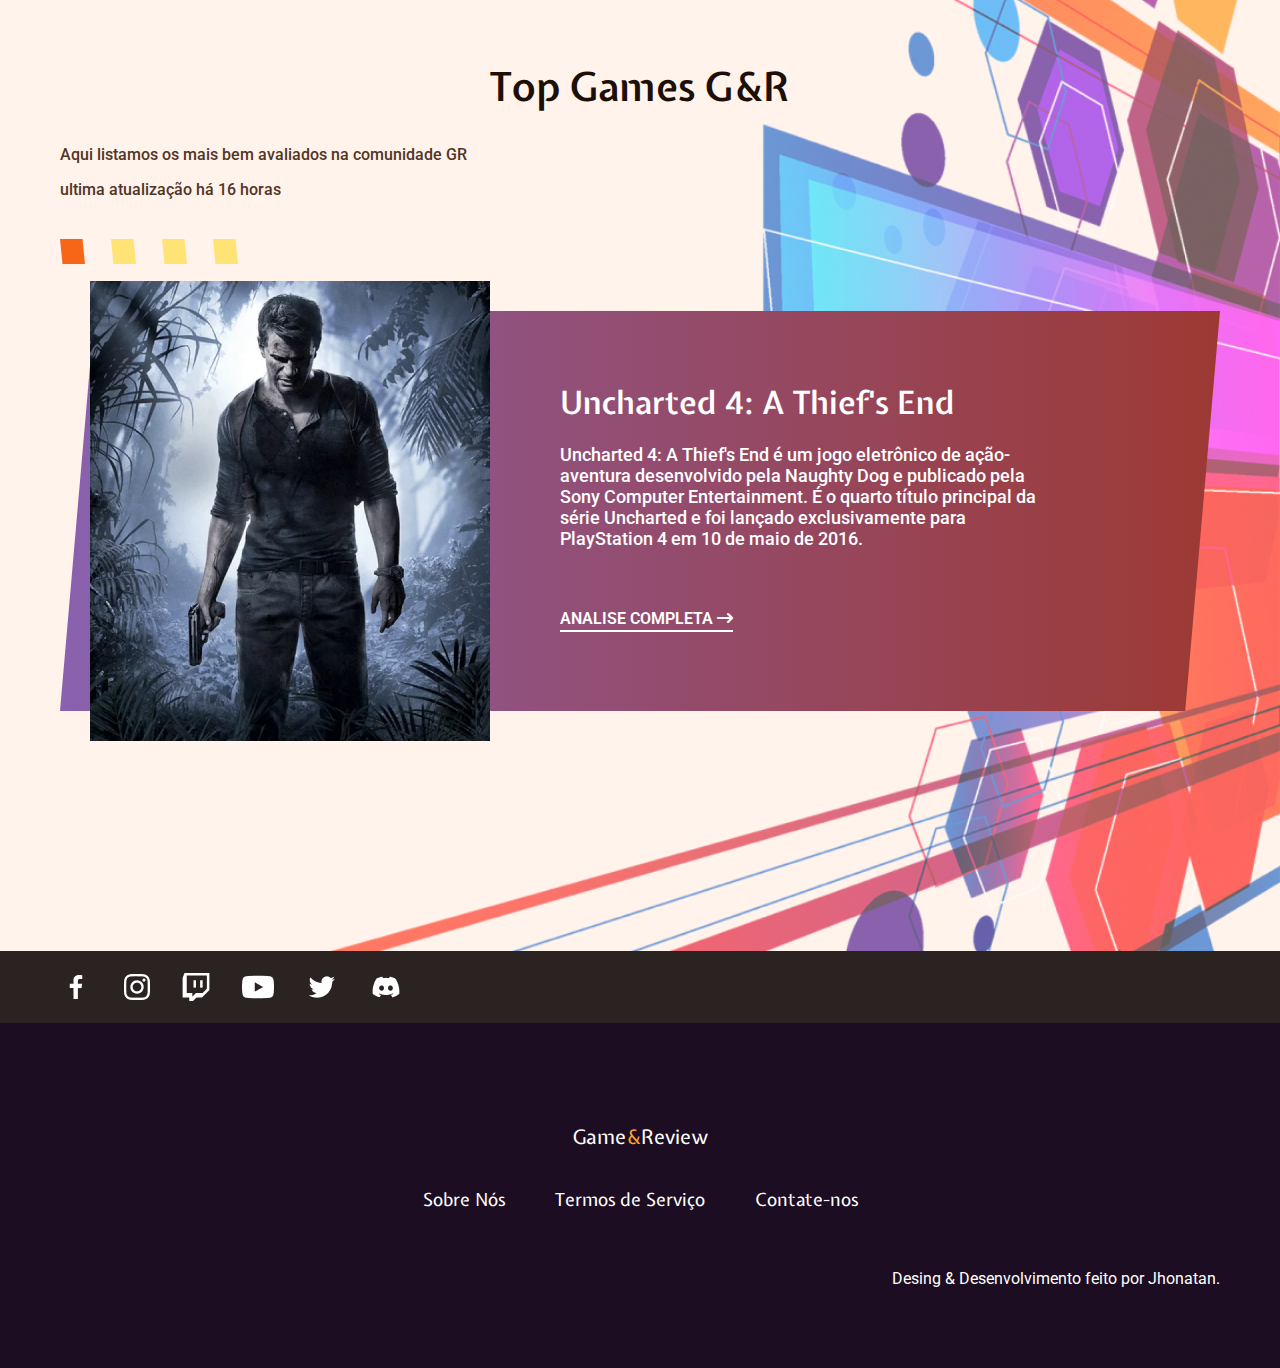
==== commit 9b22b3cd: "postando p-game-e-review / lista games js -t" ====
--- a/index.html
+++ b/index.html
@@ -1,5 +1,5 @@
 <!DOCTYPE html>
-<html lang="pt-br">
+<html lang="pt-BR">
   <head>
     <meta charset="UTF-8" />
     <meta name="viewport" content="width=device-width, initial-scale=1.0" />
@@ -128,7 +128,10 @@
               <h3>Melhor jogo de ação</h3>
               <h3>Melhor narrativa.</h3>
             </div>
-            <a href="#" class="btn btn-highlight"
+            <a
+              href="./pages/analise.html"
+              class="btn btn-highlight btn-analise-game"
+              id="1"
               >Analise Completa <i class="fa-solid fa-arrow-right-long"></i
             ></a>
           </div>
@@ -147,7 +150,10 @@
               <h3>Jogo mais vendido</h3>
               <h3>Jogo mais finalizado de 2023.</h3>
             </div>
-            <a href="#" class="btn btn-highlight"
+            <a
+              href="./pages/analise.html"
+              class="btn btn-highlight btn-analise-game"
+              id="2"
               >Analise Completa <i class="fa-solid fa-arrow-right-long"></i
             ></a>
           </div>
@@ -167,7 +173,10 @@
               <h3>Xbox Game of the Year. 2023</h3>
               <h3>Melhor design.</h3>
             </div>
-            <a href="#" class="btn btn-highlight"
+            <a
+              href="./pages/analise.html"
+              class="btn btn-highlight btn-analise-game"
+              id="3"
               >Analise Completa <i class="fa-solid fa-arrow-right-long"></i
             ></a>
           </div>
@@ -187,7 +196,10 @@
               <h3>Playstation Horror Game Awards 2023.</h3>
               <h3>Jogo nostalgia.</h3>
             </div>
-            <a href="#" class="btn btn-highlight"
+            <a
+              href="./pages/analise.html"
+              class="btn btn-highlight btn-analise-game"
+              id="4"
               >Analise Completa <i class="fa-solid fa-arrow-right-long"></i
             ></a>
           </div>
@@ -280,7 +292,10 @@
                   série Uncharted e foi lançado exclusivamente para PlayStation
                   4 em 10 de maio de 2016.
                 </p>
-                <a href="#" class="btn btn-topgames"
+                <a
+                  href="./pages/analise.html"
+                  class="btn btn-topgames btn-analise-game"
+                  id="2"
                   >Analise Completa <i class="fa-solid fa-arrow-right-long"></i
                 ></a>
               </div>
@@ -296,7 +311,7 @@
                   série Uncharted e foi lançado exclusivamente para PlayStation
                   4 em 10 de maio de 2016.
                 </p>
-                <a href="#" class="btn btn-topgames"
+                <a href="./pages/analise.html" class="btn btn-topgames"
                   >Analise Completa <i class="fa-solid fa-arrow-right-long"></i
                 ></a>
               </div>
@@ -312,7 +327,7 @@
                   série Uncharted e foi lançado exclusivamente para PlayStation
                   4 em 10 de maio de 2016.
                 </p>
-                <a href="#" class="btn btn-topgames"
+                <a href="./pages/analise.html" class="btn btn-topgames"
                   >Analise Completa <i class="fa-solid fa-arrow-right-long"></i
                 ></a>
               </div>
@@ -328,7 +343,7 @@
                   série Uncharted e foi lançado exclusivamente para PlayStation
                   4 em 10 de maio de 2016.
                 </p>
-                <a href="#" class="btn btn-topgames"
+                <a href="./pages/analise.html" class="btn btn-topgames"
                   >Analise Completa <i class="fa-solid fa-arrow-right-long"></i
                 ></a>
               </div>
@@ -378,5 +393,6 @@
       </div>
     </footer>
     <script src="./js/script.js"></script>
+    <script type="module" src="./js/btnAnalise.js"></script>
   </body>
 </html>
--- a/css/estilo.css
+++ b/css/estilo.css
@@ -23,3 +23,7 @@
 
 /* topgames ------------- */
 @import "./sections/section-topgames.css";
+
+/* pages */
+/* analise ------------- */
+@import "./pages/analise.css";
